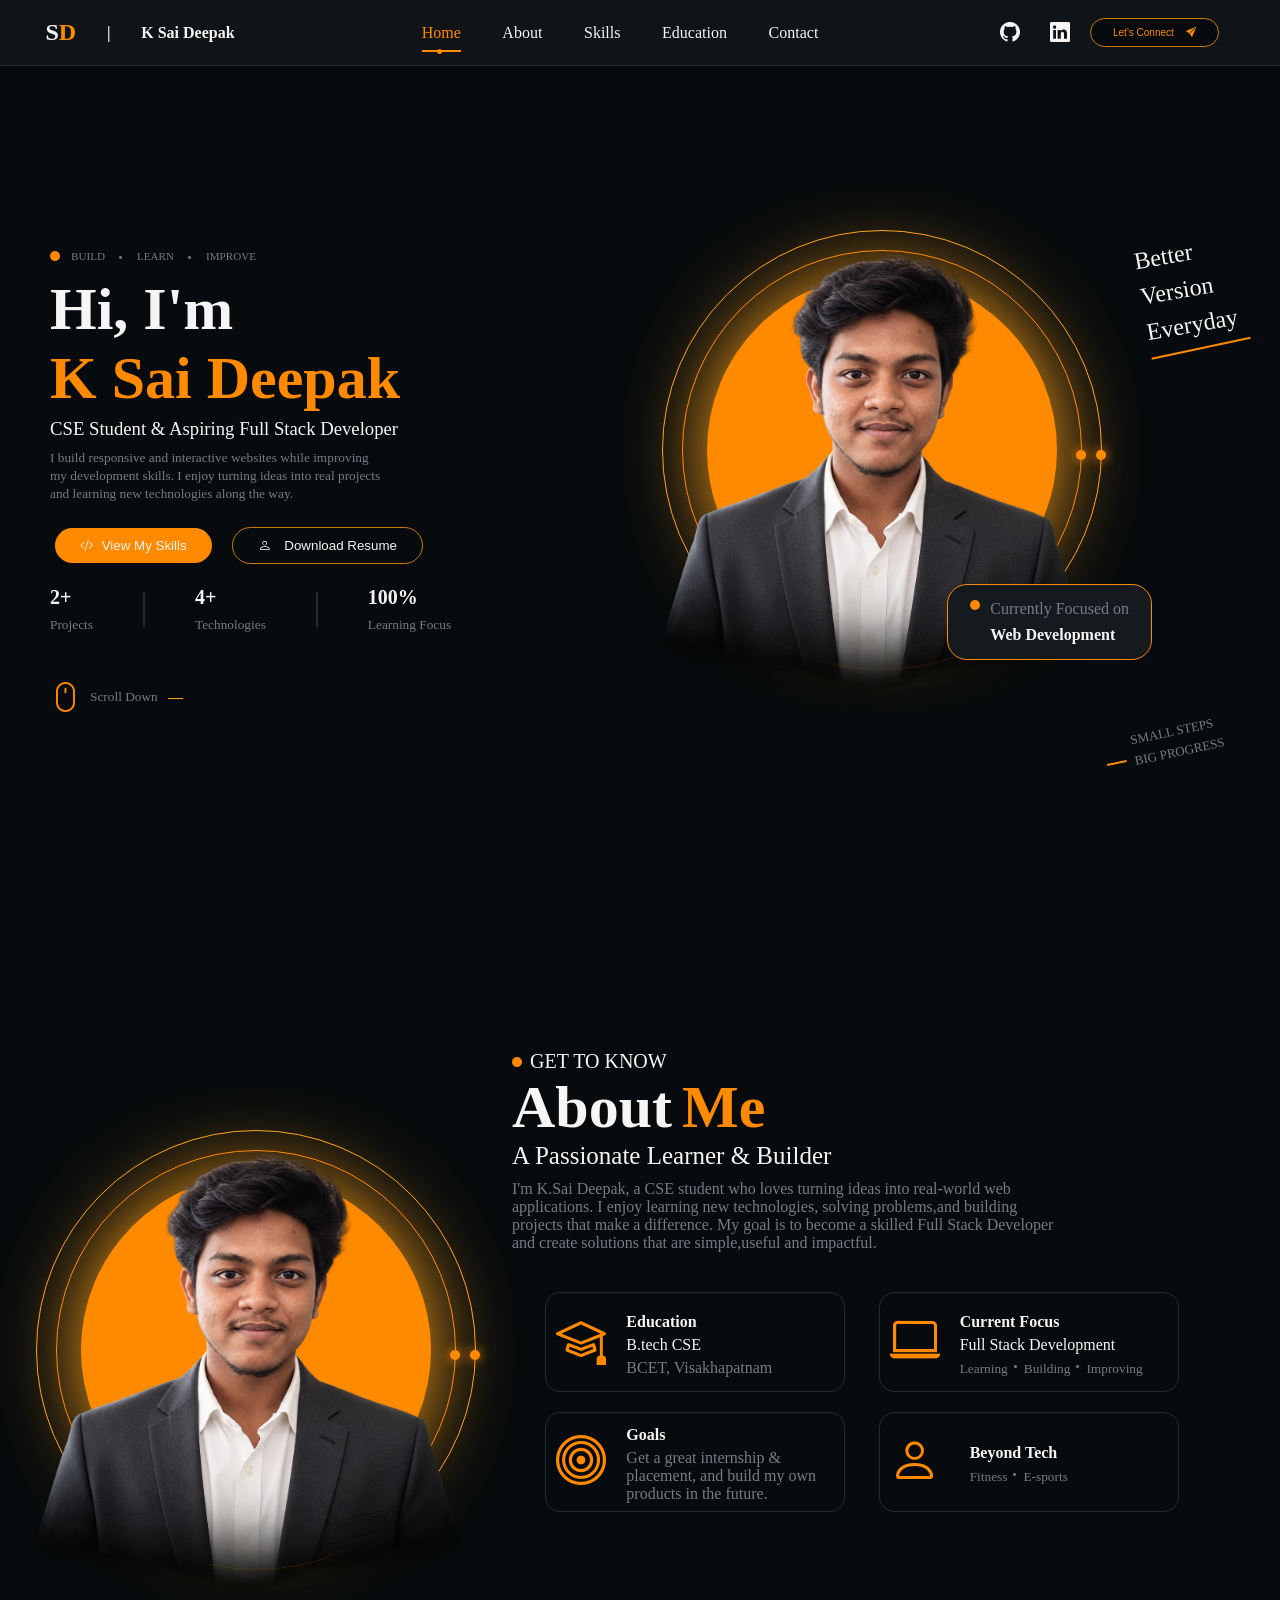
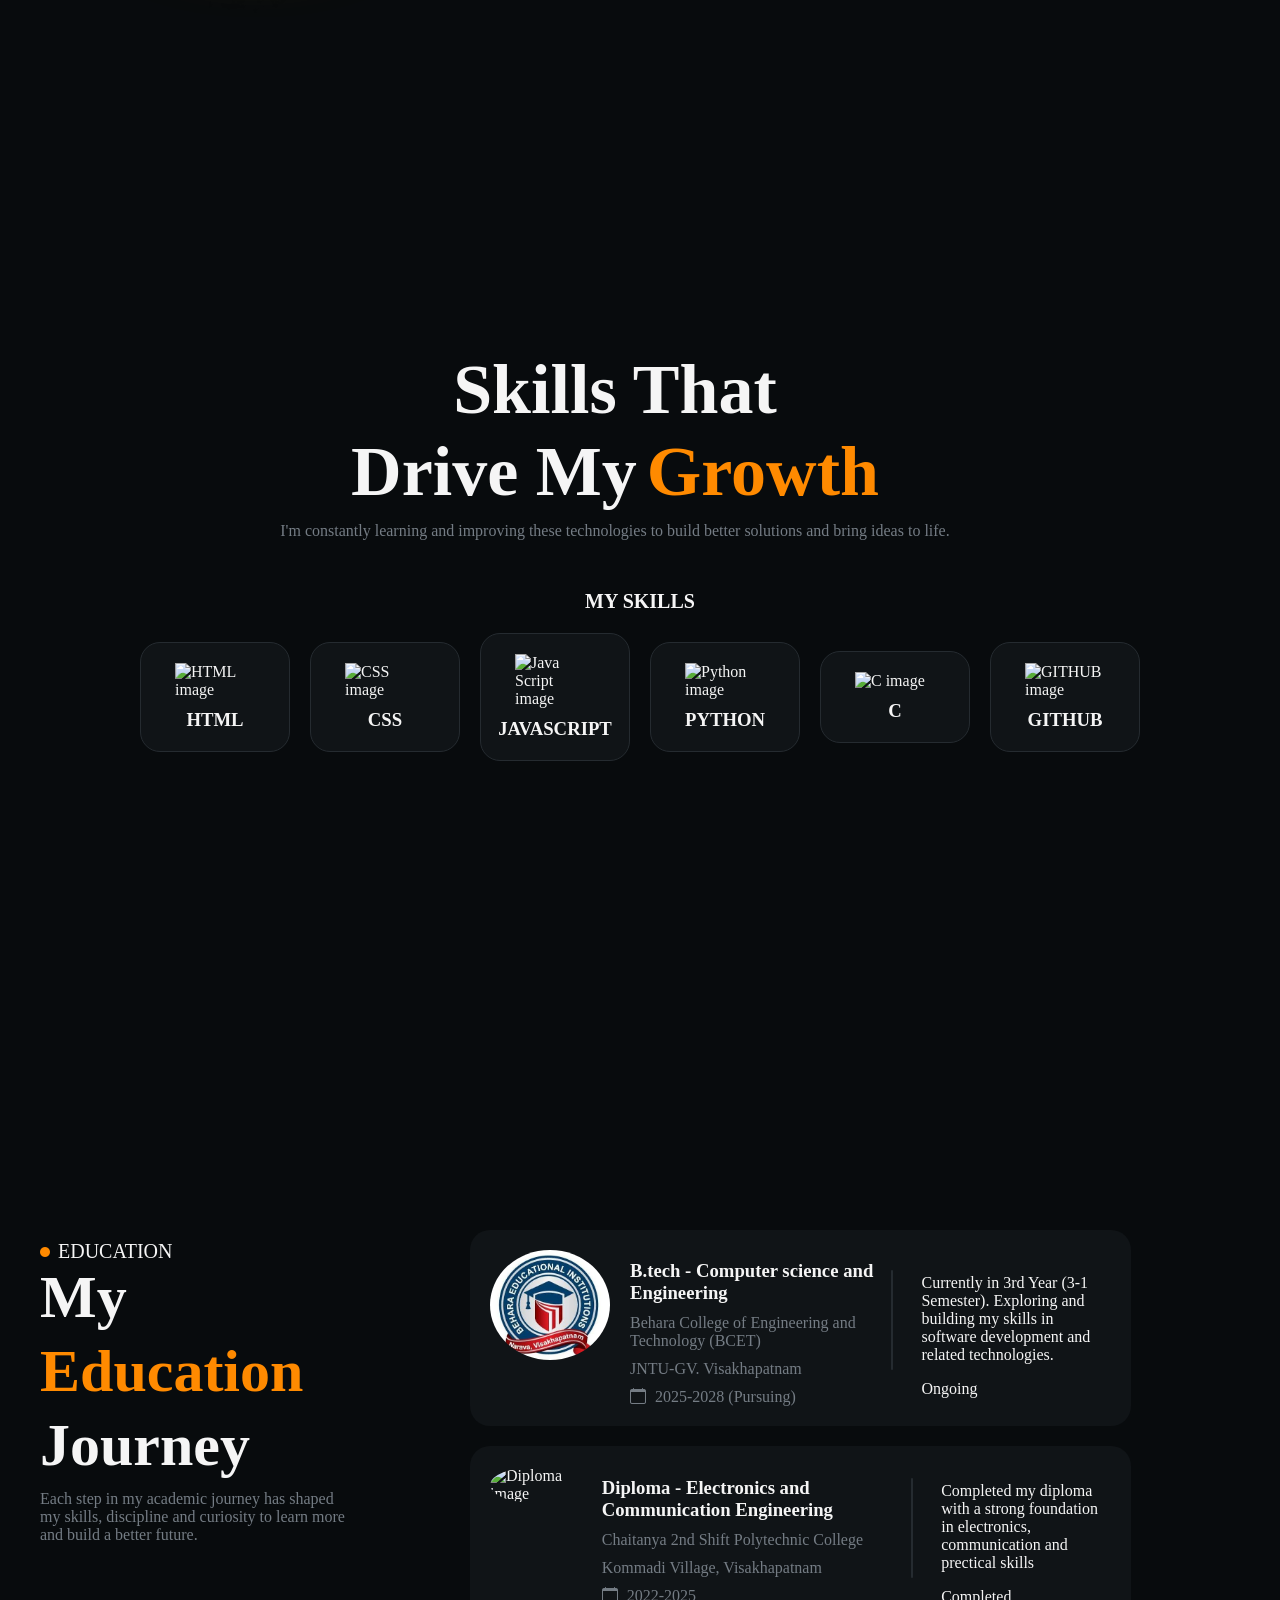
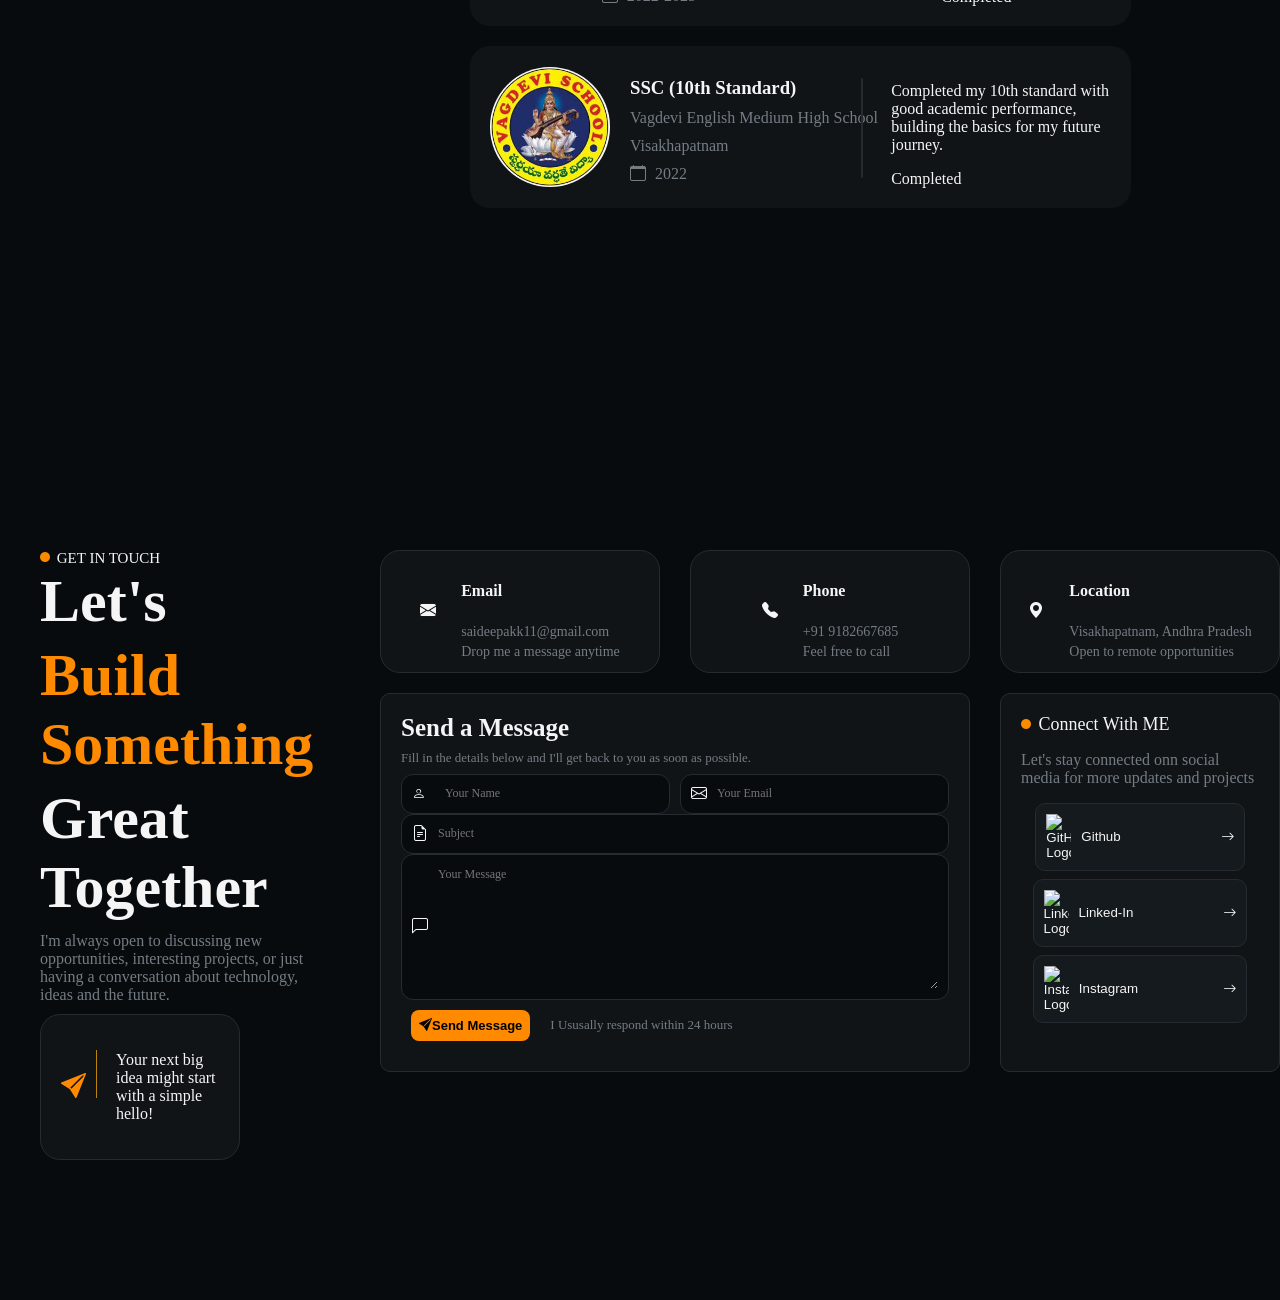
==== index.html @ df4dbc14 "Rename HTML file to index.html" ====
<!DOCTYPE html>
<html lang="en">
<head>
    <meta charset="UTF-8">
    <meta name="viewport" content="width=device-width, initial-scale=1.0">
    <link rel="stylesheet" href="https://cdn.jsdelivr.net/npm/bootstrap-icons@1.13.1/font/bootstrap-icons.min.css">
    <link rel="stylesheet" href="styles.css">
    <title>K.Sai Deepak Portfolio</title>
</head>
<body>

    <header class="navbar">
        <div class="nav-left">
            <div class="short-name">
                <h2 class="s">S</h2>
                <h2 class="d">D</h2>
            </div>
            <div class="line">
                <p><strong>|</strong></p>
            </div>
            <div class="name">
                <h4>K Sai Deepak</h4>
            </div>
        </div>

        <section class="nav-center">
            <a href="#Home" class="active nav-page">Home</a>
            <a href="#About" class="nav-page">About</a>
            <a href="#skills" class="nav-page">Skills</a>
            <a href="#education" class="nav-page">Education</a>
            <a href="#contact" class="nav-page">Contact</a>
        </section>

        <section class="nav-right">
            <a href="https://github.com/saideepakk11-coder" target="_blank" class="githubbb" rel="noopener noreferrer">
                <i class="bi bi-github github"></i>
            </a>


            <a href="https://www.linkedin.com/in/k-sai-deepak-6126a0338" target="_blank" class="linkedinnn" rel="noopener noreferrer">
              <i class="bi bi-linkedin"></i>
            </a>
            
                <a href="#contact"><button class="connect-btn">Let's Connect<i class="bi bi-send-fill send"></i> </button></a>
        </section>
    </header>

    <main>
        <!----------------------Home Page------------------------------------------------------->

        <section class="homepage" id="Home">
            <div class="left-content">
                <div class="introductions">
                    <div class="build-matter fade-in">
                        <i class="bi bi-circle-fill filled-circle "></i>
                        <p><small>BUILD</small></p>
                        <i class="bi bi-dot"></i>
                        <p><small>LEARN</small></p>
                        <i class="bi bi-dot"></i>
                        <p><small>IMPROVE</small></p>
                    </div>
                    <h1 class="name-intro reveal">Hi, I'm</h1>
                    <h1 class="my-name reveal">K Sai Deepak</h1>
                    <h3 class="my-role reveal">CSE Student & Aspiring Full Stack Developer</h3>
                    <p class="my-description reveal">
                        <small>I build responsive and interactive websites while improving
                        <br> my development skills. I enjoy turning ideas into real projects
                        <br> and learning new technologies along the way.
                    </small></p>
                </div>

                <div class="buttons reveal">
                        <a href="#skills" class=""><button class="projects-btn"><i class="bi bi-code-slash"></i> View My Skills</button></a>
                    <button class="resume-btn " id="resumeBtn"><i class="bi bi-person"></i> Download Resume</button>
                </div>

                <div class="learning-info reveal">

                    <div class="projects">
                        <h4 class="no"> 2+</h4>
                        <p class="text"><small>Projects</small></p>
                    </div>

                    <div class="seperator"></div>

                    <div class="technologies">
                        <h4 class="no">4+</h4>
                        <p class="text"><small>Technologies</small></p>
                    </div>

                    <div class="seperator"></div>

                    <div class="learning-focus">
                        <h4 class="no">100%</h4>
                        <p class="text"><small>Learning Focus</small></p>
                    </div>
                </div>

                <div class="mouse reveal">
                    <i class="bi bi-mouse"></i>
                    <p><small>Scroll Down</small></p>
                    <hr class="small-line">
                </div>
            </div>

            <div class="right-content fade-in">
                <div class="orange-circle"></div>
                <div class="outer-circle"><span class="outer-span"></span></div>

                <div class="orbit"> 
                    <span></span>
                </div>

                <img src="myPhoto.png" alt="My Photo" class="myImage">

                <div class="better-card fade-in">
                    <span>Better</span>
                    <span>Version</span>
                    <span>Everyday</span>
                </div>

                <div class="focus-card reveal">
                    <div class="focus-dot"></div>

                    <div class="focus-matter">
                        <span>Currently Focused on</span>
                        <strong>Web Development</strong>
                    </div>
                </div>

                <div class="small-steps fade-in">
                    <span>SMALL STEPS</span>
                    <span>BIG PROGRESS</span>
                </div>

            </div>
        </section>

        <!------------------------------------About Page---------------------------------->
        <section id="About" class="aboutpage">
            <div class="aboutLeft-content fade-in ">
                <div class="orange-circle2"></div>
                <div class="outer-circle2"><span class="outer-span2"></span></div>

                <div class="orbit2"> 
                    <span></span>
                </div>

                <img src="myPhoto.png" alt="My Photo" class="myImage2">
            </div>

            <div class="aboutRight-content">
                <p class="get-to-know reveal"> <i class="bi bi-circle-fill"></i> GET TO KNOW</p>
                <div class="aboutMe reveal">
                    <h1 class="">About</h1>
                    <h1 class="aboutMe-me">Me</h1>
                </div>
                
                <div class="passionate-learner reveal">
                    <h3>A Passionate Learner & Builder</h3>
                </div>

                <p class="aboutDescription reveal">
                    I'm K.Sai Deepak, a CSE student who loves turning ideas into real-world web <br>
                    applications. I enjoy learning new technologies, solving problems,and building <br>
                    projects that make a difference. My goal is to become a skilled Full Stack Developer<br>
                    and create solutions that are simple,useful and impactful.
                </p>

                <div class="about-blocks reveal">
                    <div class="education">
                        <i class="bi bi-mortarboard education-icon"></i>

                        <div class="about-education-details">
                            <h4>Education</h4>
                            <p>B.tech CSE</p>
                            <p class="about-education-bottom">BCET, Visakhapatnam</p>
                        </div>
                    </div>

                    <div class="education">
                        <i class="bi bi-laptop education-icon"></i>

                        <div class="about-education-details">
                            <h4>Current Focus</h4>
                            <p>Full Stack Development</p>
                            <div class="about-education-bottom">
                                <p><small>Learning</small></p>
                                <i class="bi bi-dot bi-dott"></i>
                                <p><small>Building</small></p>
                                <i class="bi bi-dot bi-dott"></i>
                                <p><small>Improving</small></p>
                            </div>
                        </div>
                    </div>

                    <div class="education">
                        <i class="bi bi-bullseye education-icon"></i>

                        <div class="about-education-details">
                            <h4>Goals</h4>
                            <p class="about-education-bottom">
                                Get a great internship & placement, and build my own products in the future.</p>
                        </div>
                    </div>

                    <div class="education">
                        <i class="bi bi-person education-icon"></i>

                        <div class="about-education-details">
                            <h4>Beyond Tech</h4>
                            <div class="about-education-bottom">

                                <p><small>Fitness</small></p>
                                <i class="bi bi-dot bi-dott"></i>
                                <p><small>E-sports</small></p>

                            </div>
                        </div>
                    </div>
                </div>
            </div>
        </section>
        <!---------------------------------Skills page--------------------------------------------------->
        <section class="skills" id="skills">

            <div class="skillsRight-content ">
                    <div class="skillsMe reveal">
                        <h1>Skills That</h1>
                        <div class="skillsMeee">
                            <h1>Drive My</h1>
                            <h1 class="skillsMe-me">Growth</h1>
                        </div>
                 </div>

                <p class="skillsDescription reveal">
                   I'm constantly learning and improving these technologies to
                    build better solutions and bring ideas to life.
                </p>
            </div>

            <div class="my-technologies ">
                 <h2 class="get-to-know">MY SKILLS</h2>
                    <div class="technology-blocks">
                        <div class="each-technology reveal">
                            <img src="https://cdn-icons-png.flaticon.com/128/16020/16020759.png" alt="HTML image">
                            <h3>HTML</h3>
                        </div>
                        <div class="each-technology reveal">
                            <img src="https://cdn-icons-png.flaticon.com/128/732/732190.png" alt="CSS image">
                            <h3>CSS</h3>
                        </div>
                        <div class="each-technology reveal">
                            <img src="https://cdn-icons-png.flaticon.com/128/5968/5968292.png" alt="Java Script image">
                            <h3>JAVASCRIPT</h3>
                        </div>
                        <div class="each-technology reveal">
                            <img src="https://cdn-icons-png.flaticon.com/128/3098/3098090.png" alt="Python image">
                            <h3>PYTHON</h3>
                        </div>
                        <div class="each-technology reveal">
                            <img src="https://cdn-icons-png.flaticon.com/128/9969/9969697.png" alt="C image">
                            <h3>C</h3>
                        </div>
                        <div class="each-technology reveal">
                            <img src="https://cdn-icons-png.flaticon.com/128/733/733609.png" alt="GITHUB image">
                            <h3>GITHUB</h3>
                        </div>
                    </div>
                </div>
            </section>

            <!---------------------------------------Education Page------------------------->
            <section class="education-page" id="education">
                <div class="education-left ">
                    <p class="get-to-know reveal"> <i class="bi bi-circle-fill"></i> EDUCATION</p>
                    
                    <div class="aboutMe-edu reveal">
                        <h1>My</h1>
                        <h1 class="aboutMe-me-edu">Education</h1>
                        <h1>Journey</h1>
                    </div>

                    <p class="skillsDescription reveal">
                        Each step in my academic journey has shaped my skills, discipline and curiosity 
                        to learn more and build a better future.
                    </p>
                </div>
                

                <div class="education-right">
                    <div class="timeline fade-in"> 
                    <span></span>
                    <span></span>
                    <span></span>
                </div>
                    <div class="each-degree reveal-right">
                        <div class="degree-left">
                            <img src="behara.jpeg" alt="Degree image">
                            <div class="degree-details">
                                <h3>B.tech - Computer science and Engineering</h3>
                                <p>Behara College of Engineering and Technology (BCET)</p>
                                <p>JNTU-GV. Visakhapatnam</p>

                                <p><i class="bi bi-calendar"></i> 2025-2028 (Pursuing)</p>
                            </div>
                        </div>

                        <div class="degree-right">
                          <p>Currently in 3rd Year (3-1 Semester).
                            Exploring and building my skills in software
                            development and related technologies.
                          </p>  
                          <span>Ongoing</span>
                        </div>
                    </div>
                    <div class="each-degree reveal-right">
                        <div class="degree-left">
                            <img src="https://encrypted-tbn0.gstatic.com/images?q=tbn:ANd9GcSkQHT05vi_BA9STTMh7iPmbEIcpRGgb9ATyURZTuVT2w&s=10" alt="Diploma image">
                            <div class="degree-details">
                                <h3>Diploma - Electronics and Communication Engineering</h3>
                                <p>Chaitanya 2nd Shift Polytechnic College</p>
                                <p>Kommadi Village, Visakhapatnam</p>

                                <p><i class="bi bi-calendar"></i> 2022-2025</p>
                            </div>
                        </div>

                        <div class="degree-right">
                          <p>Completed my diploma with a strong foundation in electronics,
                            communication and prectical skills
                          </p>  
                          <span>Completed</span>
                        </div>
                    </div>
                    <div class="each-degree reveal-right">
                        <div class="degree-left">
                            <img src="[data-uri]" alt="School image">
                            <div class="degree-details">
                                <h3>SSC (10th Standard)</h3>
                                <p>Vagdevi English Medium High School</p>
                                <p>Visakhapatnam</p>

                                <p><i class="bi bi-calendar"></i> 2022</p>
                            </div>
                        </div>

                        <div class="degree-right">
                          <p>Completed my 10th standard with good academic performance,
                            building the basics for my future journey.
                          </p>  
                          <span>Completed</span>
                        </div>
                    </div>
                </div>
            </section>
            <!-----------------------------------------------------------------Contact Page-------------------------------------->
            <section class="contact-page" id="contact">
                <div class="contact-left">
                    <p class="get-to-know-con revea"> <i class="bi bi-circle-fill"></i> GET IN TOUCH</p>
                    <div class="aboutMe-edu reveal">
                        <h1>Let's</h1>
                        <h1 class="aboutMe-me-edu">Build Something</h1>
                        <h1>Great Together</h1>
                    </div>
                    <p class="contactDescription reveal">
                        I'm always open to discussing new opportunities,
                        interesting projects, or just having a conversation
                        about technology, ideas and the future.
                    </p>
                    <div class="left-hello reveal">
                        <i class="bi bi-send-fill bi-send-filll"></i>
                        <p>Your next big idea might start with a simple hello!</p>
                    </div>
                </div>

                <div class="contact-right">
                    <div class="contact-top">
                        <div class="right-block reveal">
                            <div class="block-left">
                            <i class="bi bi-envelope-fill"></i>
                            </div>
                            <div class="block-right">
                                <h4>Email</h4>
                                <p>saideepakk11@gmail.com</p>
                                <p>Drop me a message anytime</p>
                            </div>
                        </div>
                        <div class="right-block reveal">
                            <div class="block-left">
                            <i class="bi bi-telephone-fill"></i>
                            </div>
                            <div class="block-right">
                                <h4>Phone</h4>
                                <p>+91 9182667685</p>
                                <p>Feel free to call</p>
                            </div>
                        </div>
                        <div class="right-block reveal">
                            <div class="block-left">
                            <i class="bi bi-geo-alt-fill"></i>
                            </div>
                            <div class="block-right">
                                <h4>Location</h4>
                                <p>Visakhapatnam, Andhra Pradesh</p>
                                <p>Open to remote opportunities</p>
                            </div>
                        </div>
                    </div>

                    <div class="contact-bottom">
                        <div class="message-me reveal">
                            <h3>Send a Message</h3>
                            <p>Fill in the details below and I'll get back to you as soon as possible.</p>
                               <form id="contactForm"> 
                                <div class="name-email">
                                    <div class="inputs">
                                    <label for="name"><i class="bi bi-person"></i></label>
                                    <input type="text" name="name" id="name" placeholder="Your Name" class="msg-input" minlength="3" maxlength="20" required>
                                    </div>

                                    <div class="inputs">
                                    <label for="email"><i class="bi bi-envelope"></i></label>
                                    <input type="email" name="email" id="email" placeholder="Your Email" class="msg-input"  required>
                                    </div>
                                </div>
                                    
                                    
                                    <div class="inputs">
                                    <label for="subject"><i class="bi bi-file-earmark-text"></i></label>
                                    <input type="text" name="subject" id="subject"placeholder="Subject" class="msg-input" minlength="5" required>
                                    </div>
                                    
                                    <div class="inputs">
                                    <label for="message"><i class="bi bi-chat-left"></i></label>
                                    <textarea name="message" id="message" placeholder="Your Message" cols="30" rows="8" class="msg-input" required></textarea>
                                    </div>
                                
                                <div class="contact-btns">
                                    <button class="send-message" type="submit"><i class="bi bi-send-fill"></i>Send Message</button>
                                    <p>I Ususally respond within 24 hours</p>
                                </div>
                            </form>
                        </div>

                        <div class="connect-with-me reveal">
                            <p class="get-to-know-connect"> <i class="bi bi-circle-fill"></i> Connect With ME</p>
                            <p class="connect-matter">Let's stay connected onn social media for more updates and projects</p>

                            <div class="social-links">
                                <a href="https://github.com/saideepakk11-coder" target="_blank" class="github-bottom" rel="noopener noreferrer"><button class="social-buttons githubb" ><img src="https://cdn-icons-png.flaticon.com/128/733/733609.png" alt="GitHub Logo" class="social-img"> <p class="last-page-images">Github</p><i class="bi bi-arrow-right"></i></button></a>
                                <a href="https://www.linkedin.com/in/k-sai-deepak-6126a0338" target="_blank" rel="noopener noreferrer" class="linkedin-bottom"><button class="social-buttons linkedinn"><img src="https://cdn-icons-png.flaticon.com/128/3536/3536505.png" alt="LinkedIn Logo" class="social-img"><p class="last-page-images">Linked-In </p><i class="bi bi-arrow-right"></i></button></a>
                                <a href="http://instagram.com/sai_deepak_119/" target="_blink" class="instagram-bottom" rel="noopener noreferrer"><button class="social-buttons instagram"><img src="https://cdn-icons-png.flaticon.com/128/15713/15713420.png" alt="Instagram Logo" class="social-img"> <p class="last-page-images">Instagram</p> <i class="bi bi-arrow-right"></i></button></a>
                            </div>
                        </div>
                    </div>
                </div>
            </section>
    </main>

    <footer>
    </footer>
    <script src="script.js"></script>
</body>
</html>
---- styles.css ----
:root{
    --bg-primary: #080B0D;
    --bg-secondary: #101417;
    --bg-card: #151A1E;

    --orange: #FF8A00;
    --orange-hover: #FFA31A;

    --text-primary: #F5F5F5;
    --text-secondary: #B8BEC4;
    --text-muted: #747C84;

    --border: #252B30;
}
input:-webkit-autofill,
input:-webkit-autofill:hover,
input:-webkit-autofill:focus,
textarea:-webkit-autofill,
textarea:-webkit-autofill:hover,
textarea:-webkit-autofill:focus{
    -webkit-text-fill-color: var(--text-primary);
    -webkit-box-shadow: 0 0 0px 1000px var(--bg-primary) inset;
    transition: background-color 5000s ease-in-out 0s;
}
*{
    box-sizing: border-box;
}
html{
     scroll-behavior: smooth;
}
body{
    margin: 0;
    overflow-x: hidden;
    background-color: var(--bg-primary);
    color: var(--text-primary);
}
.homepage{
    height: 100vh;
}
.navbar{ 
    padding: 18px 40px ;
    display: flex;
    align-items: center;
    justify-content: space-between;
    border-bottom: 0.5px solid var(--border);
    background-color: var(--bg-secondary);
    position: fixed;
    width: 100%;
    z-index: 1000;
}
.linkedinnn{
    color: inherit;
    font-size: 20px;
    cursor: pointer;
}
.githubbb{
    color: inherit;
    font-size: 20px;
    cursor: pointer;
}
.nav-left{
    width: 200px;
    display: flex;
    align-items: center;
    justify-content: space-around;
    gap: 20px;
}
.short-name{
    display: flex;
    align-items: center;
    justify-content: space-around;
}
.short-name h2{
    margin: 0px;
}
.line p{
    margin: 0;
}
.name h4{
    margin: 0;
}
.d{
    color: var(--orange);
}
.nav-center{
    width: 40%;
    display: flex;
    align-items: center;
    justify-content: space-evenly;
}
.nav-page{
    text-decoration: none;
    position: relative;
    color: var(--text-primary);

    transition: color 0.3s ease;
}
.nav-page.active{
    color: var(--orange);
    text-shadow: 0px 0px 50px 5px orange;
}
.nav-page:hover{
    text-decoration: none;
    position: relative;
    color: var(--orange-hover);
}
.active{
    color: var(--orange);
}

.nav-page.active::before{
    content: "";
    position: absolute;

    left: 0;
    bottom: -10px;

    width: 100%;
    height: 2px;

    background-color: var(--orange);
}
.nav-page.active::after{
    content: "";
    position: absolute;

    left: 40%;
    bottom: -12px;

    width: 5px;
    height: 5px;

    background-color: var(--orange);

    border-radius: 50%;
}
.nav-right{
    width: 20%;
    display: flex;
    align-items: center;
    gap: 20px;
}
.github,.linkedin{
    font-size: 20px;
    margin-right: 10px;
    cursor: pointer;
}
.connect-btn{
    padding:8px 22px;
    font-size: 10px;
    color: var(--orange);
    border: 0.5px solid rgb(203, 121, 14);
    border-radius:30px;
    background-color: var(--bg-primary);
}
.connect-btn:hover{
    padding:8px 22px;
    font-size: 10px;
    color: var(--text-primary);
    border: 0.5px solid rgb(203, 121, 14);
    border-radius:30px;
    background-color: var(--border);
}

.send{
    margin-left: 12px;
}
/*---------------------------------------------Home Page----------------------------------------*/
.left-content{
    width: 40%;
    margin-top: 70px;
    margin-left: 50px;
    display: flex;
    flex-direction: column;
}
.filled-circle{
    color: var(--orange);
    font-size: 8px;
    position: relative;
    top: 0.5px;
}
.build-matter{
    display: flex;
    align-items: center;
    gap: 8px;
}
.build-matter p{
    margin: 0;
    font-size: smaller;
    color: var(--text-muted);
}
.bi-dot{
    position: relative;
    top: 1.5px;
    color: var(--text-muted);
}
.name-intro{
    margin: 0;
    margin-top: 10px;
    font-size: 60px;
}
.my-name{
    margin: 0;
    font-size: 60px;
    color: var(--orange);
}
.my-role{
    margin: 0;
    margin-top: 5px;
    font-weight: 300;
}
.my-description{
    margin: 0;
    margin-top: 8px;
    color: var(--text-muted);
    margin-bottom: 25px;
}
.buttons{
    margin-left: 5px;
    display: flex;
    align-items: center;
    gap: 20px;
}
.projects-btn{
    padding: 10px 25px 10px 25px;
    color: var(--text-primary);
    font-weight: 500;
    border: 0;
    border-radius: 30px;
    background-color: var(--orange);
}
.projects-btn:hover{
    padding: 10px 25px 10px 25px;
    color: var(--text-primary);
    font-weight: 500;
    border: 0;
    border-radius: 30px;
    background-color: var(--orange-hover);
}
.bi-code-slash{
    margin-right: 5px;
    font-weight: 500;
}
.bi-person{
    margin-right: 10px;
    font-size: 13px;
}
.resume-btn{
    padding: 10px 25px 10px 25px;
    color: var(--text-primary);
    font-weight: 500;
    border: 1px solid rgb(203, 121, 14);
    border-radius: 30px;
    background-color: var(--bg-primary);
}
.resume-btn:hover{
    padding: 10px 25px 10px 25px;
    color: var(--text-primary);
    font-weight: 500;
    border: 1px solid rgb(203, 121, 14);
    border-radius: 30px;
    background-color: var(--border);
}
.learning-info{
    margin-top: 22px;
    display: flex;
    align-items: center;
    gap: 50px;
    margin-bottom: 30px;
}
.projects,.technologies,.learning-focus{
    display: flex;
    flex-direction: column;
    align-items: baseline;
    gap: 6px;
}
.no{
    margin: 0;
    font-size: 20px;
}
.text{
    margin: 0;
    color: var(--text-muted);
}
.seperator{
    height: 35px;
    border-right:2px solid var(--border);
}
.mouse{
    margin-top: 10px;
    display: flex;
    align-items: center;
    gap: 10px;
}
.bi-mouse{
    font-weight:200;
    font-size: 30px;
    color: var(--orange);
}
.mouse p{
    font-weight: 100;
    color: var(--text-muted);
    position: relative;
    bottom: 2px;
}
.small-line{
    margin: 0;
    border: 0;
    width: 15px;
    height: 1px;
    background-color: orange;
}
/*---------------Home Page Right Content-----------------*/
.homepage{
    display: flex;
    align-items: center;
}

.right-content{
    width: 50%;
    height: 600px;

    display: flex;
    align-items: center;
    justify-content: center;
    position: relative;
}
.myImage{
    width: 500px;
    position: relative;
    top: 20px;
    z-index: 2;
}
.orange-circle{
    position: absolute;
    width: 350px;
    height: 350px;
    box-shadow: 0px 0px 80px var(--orange-hover);
    background-color: var(--orange);
    border-radius: 50%;
}

.outer-circle{
    position: absolute;

    width: 400px;
    height: 400px;

    border: 1px solid var(--orange);
    border-radius: 50%;
    z-index: 1;
}
.orbit{
    position: absolute;
    width: 440px;
    height: 440px;

    border: 1px solid var(--orange-hover);
    border-radius: 50%;
    z-index: 1;
}
.orbit span{
    position: absolute;

    width: 10px;
    height: 10px;
    background-color: var(--orange);
    border-radius: 50%;

    top: 50%;
    right: -5px;
    

    box-shadow: 0 0 12px var(--orange);
}
.orbit{
    animation: orbitRotate 8s linear infinite;
}

@keyframes orbitRotate{
    from{
        transform: rotate(0deg);
    }
    to {
        transform: rotate(360deg);
    }
}
.outer-span{
    position: absolute;

    width: 10px;
    height: 10px;
    background-color: var(--orange);
    border-radius: 50%;

    top: 50%;
    right: -5px;

    box-shadow: 0 0 12px var(--orange);
}
.outer-circle{
    animation: circleRotate 6s linear infinite;
}
@keyframes circleRotate{
    from{
        transform: rotate(360deg);
    }
    to{
        transform: rotate(0deg);
    }
}
.focus-card{
     z-index: 4;
    position: absolute;
    right: 50px;
    bottom: 90px;
    padding: 15px 22px;
    display: flex;
    gap: 10px;
    border: 1px solid var(--orange);
    border-radius: 20px;
    background-color: var(--bg-card);
}
.focus-dot{
    content: "";
    width: 10px;
    height: 10px;

    border-radius: 50%;

    background-color: var(--orange);
}
.focus-matter{
    display: flex;
    flex-direction: column;
    align-items: baseline;
    gap: 8px;
}
.focus-matter span{
    color: var(--text-muted);
}
.better-card{
    font-family: cursive;
    font-size: 24px;
    color: var(--text-primary);
    position: absolute;
    z-index: 5;
    top: 85px;
    right: -30px;
    display: flex;
    flex-direction: column;
    line-height: 1.5;
    transform: rotate(-10deg);
}
.better-card::after{
    content: "";

    width: 110%;
    height: 2px;

    position: absolute;
    bottom: -8px;

    font-family: cursive;

    transform: rotate(-2deg);
    background-color: var(--orange);
}
.better-card{
    animation: betterVersionIn 1s ease-out;
}
@keyframes betterVersionIn {
    from{
        opacity: 0;
        transform: translateY(-15px) rotate(-10deg);
    }
    to{
        opacity: 1;
        transform: translateY(0) rotate(-10deg);
    }
}
.small-steps{
    z-index: 6;
    font-size: small;
    color: var(--text-muted);
    position: absolute;
    bottom: -10px;
    right: -20px;
    display: flex;
    flex-direction: column;
    gap: 5px;
    transform: rotate(-12deg);
}
.small-steps::before{
    content: "";
    width: 20px;
    height: 2px;
    position: relative;
    right: 28px;
    top: 33px;


    background-color: #FF8A00;
}
.myImage{
    animation: profileFloat 4s ease-in-out infinite;
}
@keyframes profileFloat{
    0%,100%{
        transform: translateY(0);
    }
    50%{
        transform: translateY(-6px);
    }
}
.small-steps{
    animation: smallSteps 5s ease-out;
}
@keyframes smallSteps{
    from{
        opacity: 0;
        transform: translateX(12px) rotate(-12deg);
    }
    to{
        opacity: 1;
        transform: translateX(-0px) rotate(-12deg);
    }
}
.focus-card{
    animation: focusCard 1s ease-out;
}
@keyframes focusCard{
    from{
        opacity: 0;
        transform: translateY(12px);
    }
    to{
        opacity: 1;
        transform: translateY(0px);
    }
}
/*------------------------------------------About Page-------------------------*/
.aboutpage{
    height: 100vh;
    display: flex;
    align-items: center;
}
.aboutLeft-content{
    width: 40%;
    height: 100vh;

    display: flex;
    align-items: center;
    justify-content: center;
    position: relative;
}
.myImage2{
    width: 500px;
    position: relative;
    top: 20px;
    z-index: 2;
}
.orange-circle2{
    position: absolute;
    width: 350px;
    height: 350px;
    box-shadow: 0px 0px 80px var(--orange-hover);
    background-color: var(--orange);
    border-radius: 50%;
}

.outer-circle2{
    position: absolute;

    width: 400px;
    height: 400px;

    border: 1px solid var(--orange);
    border-radius: 50%;
    z-index: 1;
}
.orbit2{
    position: absolute;
    width: 440px;
    height: 440px;

    border: 1px solid var(--orange-hover);
    border-radius: 50%;
    z-index: 1;
}
.orbit2 span{
    position: absolute;

    width: 10px;
    height: 10px;
    background-color: var(--orange);
    border-radius: 50%;

    top: 50%;
    right: -5px;
    

    box-shadow: 0 0 12px var(--orange);
}
.orbit2{
    animation: orbitRotate 8s linear infinite;
}

@keyframes orbitRotate{
    from{
        transform: rotate(0deg);
    }
    to {
        transform: rotate(360deg);
    }
}
.outer-span2{
    position: absolute;

    width: 10px;
    height: 10px;
    background-color: var(--orange);
    border-radius: 50%;

    top: 50%;
    right: -5px;

    box-shadow: 0 0 12px var(--orange);
}
.outer-circle2{
    animation: circleRotate 6s linear infinite;
}
@keyframes circleRotate{
    from{
        transform: rotate(360deg);
    }
    to{
        transform: rotate(0deg);
    }
}
.myImage2{
    animation: profileFloat 4s ease-in-out infinite;
}
@keyframes profileFloat{
    0%,100%{
        transform: translateY(0);
    }
    50%{
        transform: translateY(-6px);
    }
}
.aboutRight-content{
    padding-top: 150px;
    height: 100vh;
    box-sizing: border-box;
    display: flex;
    flex-direction: column;
    align-items: baseline;
}
.get-to-know{
    margin: 0;
    color: var(--text-muted);
    font-size: 12px;
}
.bi-circle-fill{
    margin-right: 3px;
    color: var(--orange);
    font-size: 8px;
    position: relative;
    bottom: 1px;
}
.bi-circle-fill{
    animation: circle-fill 1s ease-out;
}
@keyframes circle-fill{
    from{
        opacity: 0;
        transform: translateX(-12px);
    }
    to{
        opacity: 1;
        transform: translateX(0px);
    }
}

.aboutMe h1{
    margin: 0;
    font-size: 60px;
}
.aboutMe{
    display: flex;
    align-items: center;
    gap: 10px;
}

.aboutMe-me{
    color: var(--orange);
}
.passionate-learner h3{
    margin: 0;
    font-size: 25px;
    font-weight: 300;
}
.aboutDescription{
    margin: 0;
    margin-top: 10px;
    color: var(--text-muted);
}

.about-blocks{
    margin-top: 20px;
    width: 700px;
    display: flex;
    flex-wrap: wrap;
    align-items: center;
    justify-content: space-evenly;
}
.education{
    padding: 10px;
    margin-top: 20px;
    width: 300px;
    height: 100px;
    display: flex;
    align-items: center;
    gap: 20px;
    border: 1px solid var(--border);
    border-radius: 15px;
}
.education{
    animation: educationn 1s ease-in-out;
}
@keyframes educationn{
    from{
        opacity: 0;
        transform: translateY(12px);
    }
    to{
        opacity: 1;
        transform: translateY(0px);
    }
}
.education-icon{
    color: var(--orange);
    font-size: 50px;
}
.about-education-bottom{
    color: var(--text-muted);
    display: flex;
    align-items: center;
}
.about-education-details h4,.about-education-details p{
    margin: 0;
    margin-top: 5px;
}
/*----------------------------------Skills & Projects-----------------------------*/
.skills{
    box-sizing: border-box;
    padding: 150px;
    height: 100vh;
    display: flex;
    align-items: center;
    flex-direction: column;
    gap: 40px;
}
.skillsRight-content{
    padding: 0px 50px 0px 0px;
    display: flex;
    flex-direction: column;
    align-items: center;
}
.get-to-know{
    margin: 0;
    margin-bottom: 30px;
    color: var(--text-primary);
    font-size: 20px;
}
.bi-circle-fill{
    margin-right: 3px;
    color: var(--orange);
    font-size: 10px;
    position: relative;
    bottom: 2px;
}
.bi-circle-fill{
    animation: circle-fill 1s ease-out;
}
@keyframes circle-fill{
    from{
        opacity: 0;
        transform: translateX(-12px);
    }
    to{
        opacity: 1;
        transform: translateX(0px);
    }
}

.skillsMe h1{
    margin: 0;
    font-size: 70px;
}
.skillsMe{
    display: flex;
    flex-direction: column;
    align-items: center;
    gap: 2px;
}
.skills-head{
    display: flex;
}
.skillsMeee{
    display: flex;
    gap: 10px;
}
.skillsMe-me{
    font-size: 70px;
    color: var(--orange);
}
.passionate-learner-skills h3{
    margin: 0;
    font-size: 25px;
    font-weight: 300;
}
.skillsDescription{
    margin: 0;
    margin-top: 10px;
    color: var(--text-muted);
}
.technology-blocks{
    margin-top: 20px;
    width: max-content;
    display: flex;
    align-items: center;
    justify-content: space-evenly;
    gap: 20px;
}
.each-technology img{
    width: 80px;
}
.my-technologies{
    display: flex;
    align-items: center;
    flex-direction: column;
}
.each-technology{
    padding: 20px;
    width: 150px;
    height: max-content;
    display: flex;
    flex-direction: column;
    align-items: center;
    background-color: var(--bg-secondary);
    border: 1px solid var(--border);
    border-radius: 20px;
}
.each-technology h3{
    margin: 0;
    margin-top: 10px;
}
/*-----------------------------------------------Education Page------------------------*/
.education-page{
    padding-top: 100px;
    padding-left: 40px;
    height: 100vh;
    box-sizing: border-box;
    display: flex;
}
.education-left{
    padding-top: 40px;
    width: 25%;
    position: relative;
}
.aboutMe-edu h1{
    margin: 0;
    font-size: 60px;
}
.aboutMe-edu{
    display: flex;
    flex-direction: column;
    align-items: baseline;
    gap: 5px;
}

.aboutMe-me-edu{
    color: var(--orange);
}
.get-to-know{
    margin: 0;
    color: var(--text-primary);
    font-size: 20px;
}
.skillsDescription{
    margin: 0;
    margin-top: 10px;
    margin-bottom: 10px;
    color: var(--text-muted);
}
/*---------------education right----------------*/
.education-right{
    padding-left:120px;
    padding-top: 30px;
    width:63%;
    display: flex;
    flex-direction: column;
    flex-wrap: wrap;
    gap: 20px;
    position: relative;
}
.timeline{
    position: absolute;
    left: 80px;
    top: 36px;

    height: 510px;
    display: flex;
    flex-direction: column;
    justify-content: space-between;
    border-radius: 20px;
    align-items: center;
}
.timeline::before{
    content: "";
    position: absolute;

    width: 3px;
    height: calc(100% - 12px);
    
    border-radius: 20px;

    background-color: var(--orange);
    

    z-index: 0;
}
.timeline span{
    width: 12px;
    height: 12px;

    border-radius: 50%;
    background-color: var(--orange);
    box-shadow: 0px 0px 12px 5px var(--orange);

    z-index:1;
}

.each-degree{
    padding: 20px;
    display: flex;
    align-items: center;
    justify-content: space-between;
    background-color: var(--bg-secondary);
    border-radius: 20px;
}
.degree-left{
    display: flex;
}
.degree-left img{
    width: 120px;
    margin-right: 20px;
    height: fit-content;

    border-radius: 50%;
}
.degree-details h3,
.degree-details h4,
.degree-details p{
    margin: 0;
    margin-top: 10px;
}
.degree-right{
    width: 220px;
    position: relative;
}
.degree-right::before{
    content: "";
    position: absolute;

    width: 2px;
    height: 100px;

    left: -30px;
    top: 12px;

    border-radius: 2px;

    background-color: var(--border);
}
.degree-details p{
    color: var(--text-muted);
}
.bi-calendar{
    margin-right: 5px;
}
/*----------------------------Contact page----------------------------*/
.contact-page{
    padding-left:20px ;
    padding-top: 150px;
    min-height: 100vh;
    box-sizing: border-box;
    display: flex;
}
.contact-left{
    padding-left:20px;
    width: 35%;
}
.get-to-know-con{
    margin: 0;
    color: var(--text-primary);
    font-size: 15px;
}
.left-hello{
    padding: 20px;
    width: 200px;
    display: flex;
    align-items: center;
    justify-content: space-between;
    gap: 20px;
    border: 1px solid var(--border);
    border-radius: 20px;
    background-color: var(--bg-secondary);
    position: relative;
}
.left-hello::before{
    content: "";

    position: absolute;

    height: 48px;
    width: 1px;

    top:35px;
    left:55px;

    background-color:darkgoldenrod;
}
.bi-send-filll{
    margin-right: 10px;
    font-size: 25px;
    color: var(--orange);
}
.contactDescription{
    width: 80%;
    margin: 0;
    margin-top: 10px;
    margin-bottom: 10px;
    color: var(--text-muted);
}
/*-----------------contact Right------------------------------*/
.contact-right{
    width:80%;
    display: flex;
    flex-direction: column;
    align-items: baseline;
    flex-wrap: wrap;
}
.contact-top{
    display: flex;
    align-items: center;
    justify-content: space-evenly;
    gap: 30px;
}
.right-block{
    padding: 10px;
    width: 280px;
    display: flex;
    align-items: center;
    justify-content: center;
    gap: 25px;
    background-color: var(--bg-secondary);
    border: 1px solid var(--border);border-radius: 20px;
}
.block-right p{ 
    font-size: 14px;
    line-height:20px;
    color: var(--text-muted);
    margin: 0px;
}
.contact-bottom{
    display: flex;
    gap: 30px;
    width: 100%;
    box-sizing: border-box;
}
.message-me{
    padding:20px;
    margin-top:20px ;
    width: 590px;
    
    display: flex;
    flex-direction: column;
    align-items: stretch;
    justify-content: baseline;
    gap: 8px;
    border: 1px solid var(--border);
    border-radius: 10px;
    background-color: var(--bg-secondary);
}
.message-me h3{
    margin: 0;
    font-size: 25px;
}
.message-me p{
    margin: 0;
    font-weight: 200;
    font-size: 13px;
    color: var(--text-muted);
}
.name-email{
    width: 100%;
    display: flex;
    gap: 10px;
}
.name-email .inputs{
    flex:1;
}
.inputs{
    padding: 10px;
    border: 1px solid var(--border);
    border-radius: 12px;
    background-color: var(--bg-primary);

    display: flex;
    align-items: center;
    gap: 8px;
}
.inputs:focus-within{
    border-color: var(--orange);
}
.msg-input{
    font-size: 12px;
    font-family: inherit;
    width: 100%;
    box-sizing: border-box;
    color: white;
    

    background-color:transparent;
    border: none;
    outline: none;
}
#email::before{
    content: " bi bi-envelope-fill";
    content: counter(bi bi-envelope);
}

.contact-btns{
    padding: 10px;
    display: flex;
    align-items: center;
    gap: 20px;
}
.send-message{
    padding: 8px;
    color: black;
    font-size: 13px;
    font-weight: 600;
    border-radius: 8px;
    background-color: var(--orange);
    border: none;
}
.send-message:hover{
    color: var(--text-primary);
}
.connect-with-me{
    margin-top: 20px;
    padding: 20px;
    display: flex;
    flex-direction: column;
    width: 280px;
    border: 1px solid var(--border);
    border-radius: 10px;
    background-color: var(--bg-secondary);
}
.connect-matter{
    color: var(--text-muted);
}
.get-to-know-connect{
    margin: 0;
    color: var(--text-primary);
    font-size: 18px;
}
.social-img{
    width: 25px;
}
.social-links{
    display: flex;
    flex-direction: column;
    align-items: center;
    justify-content: baseline;
    gap: 8px;
}
.social-buttons{
    width: 100%;
    padding: 10px;
    border-radius: 10px;
    border: 1px solid var(--border);
    background-color: var(--bg-card);
    color: var(--text-primary);    
    display: flex;
    justify-content: space-around;
    align-items: center;
}
.social-buttons:hover{
    background-color: var(--bg-secondary);
}
.linkedinn .bi-arrow-right{
    margin-left: 90px;
}
.instagram .bi-arrow-right{
    margin-left: 85px;
}
.githubb .bi-arrow-right{
    margin-left: 100px;
}
.last-page-images{
    padding-left: 10px;
    margin: 0;
}
.linkedin-bottom{
    text-decoration: none;
}
.instagram-bottom{
    text-decoration: none;
}
.github-bottom{
    text-decoration: none;
}
/*--------------animations------------------*/
.reveal{
    opacity: 0;
    transform: translateY(20px);

    transition: 
        opacity 0.7s ease-out,
        transform 0.7s ease-out;
}

.reveal.show{
    opacity: 1;
    transform: translateY(0);
}

.fade-in{
    opacity:0;
    transition: opacity 0.8s ease;
}
.fade-in.show{
    opacity: 1;
}
.reveal-left{
    opacity: 0;
    transform: translateX(-50px);
    transition: opacity 0.7s ease-out,
                transform 0.7s ease-out;
}
.reveal-left.show{
    opacity: 1;
    transform: translateX(0);
}
.reveal-right{
    opacity: 0;
    transform: translateX(50px);
    transition: opacity 0.7s ease-out,
                transform 0.7s ease-out;
}
.reveal-right.show{
    opacity: 1;
    transform:translateX(0px);
}
.reveal-scale{
    opacity: 0;
    transform: scale(0.8);
    transition: opacity 0.7s ease-out,
                transform 0.7s ease-out;
}
.reveal-scale.show{
    opacity: 1;
    transform: scale(1);
}

/* =========================================================
   TABLET RESPONSIVE DESIGN
   768px - 1024px
   Mobile will be handled later
   ========================================================= */

@media (min-width: 768px) and (max-width: 1024px){

    /* ---------------- GLOBAL ---------------- */

    body{
        overflow-x: hidden;
    }


    /* ---------------- NAVBAR ---------------- */

    .navbar{
        padding: 15px 25px;
    }

    .nav-left{
        width: auto;
        gap: 12px;
    }

    .nav-center{
        width: auto;
        gap: 18px;
    }

    .nav-right{
        width: auto;
        gap: 12px;
    }

    .nav-page{
        font-size: 14px;
    }

    .githubbb,
    .linkedinnn{
        font-size: 18px;
    }

    .connect-btn{
        padding: 7px 15px;
        font-size: 10px;
    }


    /* ---------------- HOME ---------------- */

    .homepage{
        min-height: 100vh;
        height: auto;
        padding: 100px 30px 40px;
        display: flex;
        align-items: center;
    }

    .left-content{
        width: 50%;
        margin-top: 0;
        margin-left: 0;
    }

    .right-content{
        width: 50%;
        height: 550px;
    }


    /* Home typography */

    .name-intro,
    .my-name{
        font-size: 48px;
    }

    .my-role{
        font-size: 20px;
    }

    .my-description{
        font-size: 14px;
    }

    .my-description br{
        display: none;
    }


    /* Home buttons */

    .buttons{
        gap: 12px;
        margin-left: 0;
    }

    .projects-btn,
    .resume-btn{
        padding: 10px 18px;
        font-size: 13px;
    }


    /* Home statistics */

    .learning-info{
        gap: 25px;
    }


    /* Home profile */

    .myImage{
        width: 380px;
    }

    .orange-circle{
        width: 270px;
        height: 270px;
    }

    .outer-circle{
        width: 320px;
        height: 320px;
    }

    .orbit{
        width: 350px;
        height: 350px;
    }

    .better-card{
        font-size: 20px;
        right: -5px;
        top: 80px;
    }

    .focus-card{
        right: 10px;
        bottom: 65px;
        padding: 12px 16px;
    }

    .small-steps{
        right: 0;
        bottom: 0;
    }


    /* ---------------- ABOUT ---------------- */

    .aboutpage{
        min-height: 100vh;
        height: auto;
        padding: 100px 30px 60px;
    }

    .aboutLeft-content{
        width: 42%;
        height: auto;
        min-height: 650px;
    }

    .aboutRight-content{
        width: 58%;
        height: auto;
        padding-top: 30px;
    }

    .myImage2{
        width: 370px;
    }

    .orange-circle2{
        width: 270px;
        height: 270px;
    }

    .outer-circle2{
        width: 320px;
        height: 320px;
    }

    .orbit2{
        width: 350px;
        height: 350px;
    }


    /* About text */

    .aboutMe h1{
        font-size: 48px;
    }

    .passionate-learner h3{
        font-size: 21px;
    }

    .aboutDescription{
        font-size: 14px;
        line-height: 1.6;
    }

    .aboutDescription br{
        display: none;
    }


    /* About cards */

    .about-blocks{
        width: 100%;
        justify-content: flex-start;
        gap: 12px;
    }

    .education{
        width: calc(50% - 6px);
        height: 105px;
        padding: 10px;
        gap: 12px;
    }

    .education-icon{
        font-size: 38px;
    }

    .about-education-details h4{
        font-size: 15px;
    }

    .about-education-details p{
        font-size: 12px;
    }


    /* ---------------- SKILLS ---------------- */

    .skills{
        min-height: 100vh;
        height: auto;
        padding: 110px 40px 60px;
        gap: 30px;
    }

    .skillsRight-content{
        padding: 0;
        width: 100%;
    }

    .skillsMe h1,
    .skillsMe-me{
        font-size: 52px;
    }

    .skillsDescription{
        text-align: center;
        font-size: 14px;
        max-width: 650px;
    }

    .technology-blocks{
        width: 100%;
        display: grid;
        grid-template-columns: repeat(3, 1fr);
        gap: 15px;
    }

    .each-technology{
        width: 100%;
        padding: 18px;
    }

    .each-technology img{
        width: 65px;
    }

    .each-technology h3{
        font-size: 15px;
    }


    /* ---------------- EDUCATION ---------------- */

    .education-page{
        min-height: 100vh;
        height: auto;
        padding: 110px 30px 60px;
        gap: 20px;
    }

    .education-left{
        width: 28%;
        padding-top: 20px;
    }

    .aboutMe-edu h1{
        font-size: 46px;
    }

    .education-left .skillsDescription{
        font-size: 13px;
        line-height: 1.6;
    }

    .education-right{
        width: 72%;
        padding-left: 65px;
        padding-top: 20px;
        gap: 15px;
    }

    .timeline{
        left: 30px;
        top: 28px;
        height: 500px;
    }

    .each-degree{
        padding: 15px;
        gap: 15px;
    }

    .degree-left img{
        width: 80px;
        margin-right: 12px;
    }

    .degree-details h3{
        font-size: 15px;
    }

    .degree-details p{
        font-size: 11px;
    }

    .degree-right{
        width: 160px;
    }

    .degree-right p{
        font-size: 11px;
        line-height: 1.5;
    }

    .degree-right::before{
        left: -15px;
        height: 80px;
    }


    /* ---------------- CONTACT ---------------- */

    .contact-page{
        min-height: 100vh;
        height: auto;
        padding: 110px 30px 60px;
        gap: 25px;
    }

    .contact-left{
        width: 30%;
        padding-left: 0;
    }

    .contact-right{
        width: 70%;
    }

    .aboutMe-edu h1{
        font-size: 42px;
    }

    .contactDescription{
        width: 100%;
        font-size: 13px;
        line-height: 1.6;
    }

    .left-hello{
        width: 100%;
        padding: 15px;
        gap: 12px;
    }

    .left-hello::before{
        left: 45px;
        top: 30px;
        height: 45px;
    }

    .contact-top{
        width: 100%;
        display: grid;
        grid-template-columns: repeat(3, 1fr);
        gap: 10px;
    }

    .right-block{
        width: 100%;
        padding: 12px;
        gap: 10px;
        justify-content: flex-start;
    }

    .block-right h4{
        font-size: 13px;
    }

    .block-right p{
        font-size: 10px;
        line-height: 16px;
    }

    .contact-bottom{
        gap: 15px;
    }

    .message-me{
        width: calc(100% - 190px);
        padding: 15px;
    }

    .connect-with-me{
        width: 175px;
        padding: 15px;
    }

    .connect-matter{
        font-size: 11px;
        line-height: 1.5;
    }

    .social-links{
        padding: 8px 0;
    }

    .social-buttons{
        font-size: 12px;
    }

    /*
       Instead of manually pushing the arrow with
       margin-left: 100px / 113px, let flexbox do it.
    */

    .social-buttons .bi-arrow-right{
        margin-left: auto !important;
    }

}


/* =========================================================
   MOBILE RESPONSIVE DESIGN
   Below 768px
   ========================================================= */

@media (max-width: 767px){

    /* ================= GLOBAL ================= */

    *{
        box-sizing: border-box;
    }

    html{
        scroll-behavior: smooth;
    }

    body{
        margin: 0;
        overflow-x: hidden;
    }


    /* ================= NAVBAR ================= */

    .navbar{
        width: 100%;
        height: auto;
        min-height: 65px;
        padding: 12px 18px;

        display: flex;
        align-items: center;
        justify-content: space-between;

        gap: 10px;
    }

    .nav-left{
        width: auto;
        gap: 8px;
    }

    .nav-center{
        width: auto;
        gap: 10px;
    }

    .nav-right{
        width: auto;
        gap: 8px;
    }

    .nav-page{
        font-size: 11px;
        white-space: nowrap;
    }

    .githubbb,
    .linkedinnn{
        font-size: 16px;
    }

    .connect-btn{
        padding: 6px 10px;
        font-size: 8px;
        white-space: nowrap;
    }


    /* =====================================================
       HOME
       ===================================================== */

    .homepage{
        width: 100%;
        min-height: auto;
        height: auto;

        padding: 100px 20px 60px;

        display: flex;
        flex-direction: column;
        align-items: center;

        gap: 40px;
    }

    .left-content{
        width: 100%;
        margin: 0;
        text-align: center;

        display: flex;
        flex-direction: column;
        align-items: center;
    }

    .right-content{
        width: 100%;
        height: 430px;

        display: flex;
        justify-content: center;
        align-items: center;
    }


    /* Home heading */

    .name-intro,
    .my-name{
        font-size: 38px;
        line-height: 1.1;
    }

    .my-role{
        font-size: 17px;
        margin-top: 12px;
    }

    .my-description{
        width: 100%;
        max-width: 500px;

        font-size: 13px;
        line-height: 1.7;

        margin-top: 15px;
    }

    .my-description br{
        display: none;
    }


    /* Home buttons */

    .buttons{
        width: 100%;

        margin: 20px 0 0;

        display: flex;
        justify-content: center;
        gap: 10px;
    }

    .projects-btn,
    .resume-btn{
        padding: 10px 16px;
        font-size: 11px;
    }


    /* Learning information */

    .learning-info{
        width: 100%;

        display: flex;
        justify-content: center;

        gap: 20px;
        margin-top: 25px;
    }

    .learning-info h4{
        font-size: 14px;
    }

    .learning-info p{
        font-size: 10px;
    }


    /* Home image */

    .myImage{
        width: 280px;
    }

    .orange-circle{
        width: 210px;
        height: 210px;
    }

    .outer-circle{
        width: 255px;
        height: 255px;
    }

    .orbit{
        width: 280px;
        height: 280px;
    }

    .better-card{
        font-size: 15px;

        right: 0;
        top: 60px;

        padding: 8px 12px;
    }

    .focus-card{
        right: 0;
        bottom: 65px;

        padding: 10px 12px;
        font-size: 10px;
    }

    .small-steps{
        right: 0;
        bottom: 15px;

        font-size: 10px;
    }


    /* =====================================================
       ABOUT
       ===================================================== */

    .aboutpage{
        width: 100%;
        min-height: auto;
        height: auto;

        padding: 90px 20px 60px;

        display: flex;
        flex-direction: column;
        align-items: center;

        gap: 35px;
    }

    .aboutLeft-content{
        width: 100%;
        height: 380px;
        min-height: 0;

        display: flex;
        justify-content: center;
        align-items: center;
    }

    .aboutRight-content{
        width: 100%;
        height: auto;

        padding: 0;

        text-align: center;

        display: flex;
        flex-direction: column;
        align-items: center;
    }


    /* About image */

    .myImage2{
        width: 270px;
    }

    .orange-circle2{
        width: 205px;
        height: 205px;
    }

    .outer-circle2{
        width: 250px;
        height: 250px;
    }

    .orbit2{
        width: 275px;
        height: 275px;
    }


    /* About heading */

    .aboutMe h1{
        font-size: 40px;
    }

    .passionate-learner h3{
        font-size: 18px;
    }

    .aboutDescription{
        width: 100%;

        font-size: 13px;
        line-height: 1.7;
    }

    .aboutDescription br{
        display: none;
    }


    /* About cards */

    .about-blocks{
        width: 100%;

        display: flex;
        flex-direction: column;

        gap: 12px;
        margin-top: 20px;
    }

    .education{
        width: 100%;
        height: auto;
        min-height: 90px;

        padding: 12px;

        gap: 12px;
    }

    .education-icon{
        font-size: 32px;
    }

    .about-education-details{
        text-align: left;
    }

    .about-education-details h4{
        font-size: 14px;
    }

    .about-education-details p{
        font-size: 11px;
    }


    /* =====================================================
       SKILLS
       ===================================================== */

    .skills{
        width: 100%;
        min-height: auto;
        height: auto;

        padding: 90px 20px 60px;

        display: flex;
        flex-direction: column;
        align-items: center;

        gap: 30px;
    }

    .skillsRight-content{
        width: 100%;
        padding: 0;

        text-align: center;
    }

    .skillsMe h1,
    .skillsMe-me{
        font-size: 40px;
    }

    .skillsDescription{
        width: 100%;
        max-width: 500px;

        font-size: 13px;
        line-height: 1.7;
    }

    .technology-blocks{
        width: 100%;

        display: grid;
        grid-template-columns: repeat(2, 1fr);

        gap: 12px;
    }

    .each-technology{
        width: 100%;
        padding: 15px;
    }

    .each-technology img{
        width: 55px;
    }

    .each-technology h3{
        font-size: 13px;
    }


    /* =====================================================
       EDUCATION
       ===================================================== */

    .education-page{
        width: 100%;
        min-height: auto;
        height: auto;

        padding: 90px 20px 60px;

        display: flex;
        flex-direction: column;

        gap: 35px;
    }

    .education-left{
        width: 100%;
        padding: 0;

        text-align: center;
    }

    .aboutMe-edu h1{
        font-size: 40px;
    }

    .education-left .skillsDescription{
        width: 100%;

        font-size: 13px;
        line-height: 1.7;
    }

    .education-right{
        width: 100%;

        padding: 0;
        gap: 15px;
    }


    /* Timeline */

    .timeline{
        display: none;
    }


    /* Degree cards */

    .each-degree{
        width: 100%;

        padding: 15px;

        display: flex;
        flex-direction: column;

        gap: 12px;
    }

    .degree-left{
        width: 100%;

        display: flex;
        align-items: center;
    }

    .degree-left img{
        width: 65px;
        margin-right: 12px;
    }

    .degree-details{
        text-align: left;
    }

    .degree-details h3{
        font-size: 14px;
    }

    .degree-details p{
        font-size: 10px;
    }

    .degree-right{
        width: 100%;

        padding-left: 77px;
    }

    .degree-right p{
        font-size: 11px;
        line-height: 1.5;
    }

    .degree-right::before{
        display: none;
    }


    /* =====================================================
       CONTACT
       ===================================================== */

    .contact-page{
        width: 100%;
        min-height: auto;
        height: auto;

        padding: 90px 20px 60px;

        display: flex;
        flex-direction: column;

        gap: 35px;
    }

    .contact-left{
        width: 100%;

        padding: 0;

        text-align: center;
    }

    .contact-right{
        width: 100%;
    }

    .contactDescription{
        width: 100%;

        font-size: 13px;
        line-height: 1.7;
    }


    /* Hello card */

    .left-hello{
        width: 100%;

        padding: 15px;

        gap: 10px;

        justify-content: center;
    }

    .left-hello::before{
        display: none;
    }


    /* Contact top cards */

    .contact-top{
        width: 100%;

        display: grid;
        grid-template-columns: 1fr;

        gap: 10px;
    }

    .right-block{
        width: 100%;

        padding: 12px;

        gap: 10px;
    }

    .block-right h4{
        font-size: 13px;
    }

    .block-right p{
        font-size: 10px;
        line-height: 16px;
    }


    /* Contact bottom */

    .contact-bottom{
        width: 100%;

        display: flex;
        flex-direction: column;

        gap: 15px;
    }

    .message-me{
        width: 100%;
        padding: 15px;
    }

    .connect-with-me{
        width: 100%;
        padding: 15px;
    }

    .connect-matter{
        font-size: 11px;
        line-height: 1.6;
    }


    /* Social buttons */

    .social-links{
        width: 100%;
        padding: 8px 0;
    }

    .social-buttons{
        width: 100%;

        display: flex;
        align-items: center;

        font-size: 12px;
    }

    .social-buttons .bi-arrow-right{
        margin-left: auto !important;
    }

}


/* =========================================================
   VERY SMALL MOBILE
   Below 480px
   ========================================================= */

@media (max-width: 480px){

    /* Navbar */

    .navbar{
        padding: 10px 12px;
    }

    .nav-page{
        font-size: 9px;
    }

    .githubbb,
    .linkedinnn{
        font-size: 14px;
    }

    .connect-btn{
        padding: 5px 8px;
        font-size: 7px;
    }


    /* Home */

    .homepage{
        padding-left: 15px;
        padding-right: 15px;
    }

    .name-intro,
    .my-name{
        font-size: 32px;
    }

    .my-role{
        font-size: 15px;
    }

    .my-description{
        font-size: 12px;
    }

    .projects-btn,
    .resume-btn{
        padding: 9px 13px;
        font-size: 10px;
    }

    .learning-info{
        gap: 15px;
    }

    .learning-info h4{
        font-size: 12px;
    }

    .learning-info p{
        font-size: 9px;
    }


    /* Home image */

    .right-content{
        height: 360px;
    }

    .myImage{
        width: 230px;
    }

    .orange-circle{
        width: 175px;
        height: 175px;
    }

    .outer-circle{
        width: 215px;
        height: 215px;
    }

    .orbit{
        width: 240px;
        height: 240px;
    }

    .better-card{
        font-size: 12px;
        padding: 6px 9px;
    }

    .focus-card{
        font-size: 9px;
    }

    .small-steps{
        font-size: 9px;
    }


    /* About */

    .aboutMe h1,
    .skillsMe h1,
    .skillsMe-me,
    .aboutMe-edu h1{
        font-size: 34px;
    }

    .passionate-learner h3{
        font-size: 16px;
    }

    .aboutDescription,
    .skillsDescription,
    .contactDescription{
        font-size: 12px;
    }


    /* About image */

    .aboutLeft-content{
        height: 330px;
    }

    .myImage2{
        width: 230px;
    }

    .orange-circle2{
        width: 175px;
        height: 175px;
    }

    .outer-circle2{
        width: 215px;
        height: 215px;
    }

    .orbit2{
        width: 240px;
        height: 240px;
    }


    /* Skills */

    .technology-blocks{
        grid-template-columns: 1fr 1fr;
        gap: 8px;
    }

    .each-technology{
        padding: 12px 8px;
    }

    .each-technology img{
        width: 45px;
    }

    .each-technology h3{
        font-size: 11px;
    }


    /* Education */

    .each-degree{
        padding: 12px;
    }

    .degree-left img{
        width: 55px;
    }

    .degree-details h3{
        font-size: 12px;
    }

    .degree-details p{
        font-size: 9px;
    }

    .degree-right{
        padding-left: 67px;
    }

    .degree-right p{
        font-size: 10px;
    }


    /* Contact */

    .contact-page{
        padding-left: 15px;
        padding-right: 15px;
    }

    .right-block{
        padding: 10px;
    }

    .block-right h4{
        font-size: 12px;
    }

    .block-right p{
        font-size: 9px;
    }

}
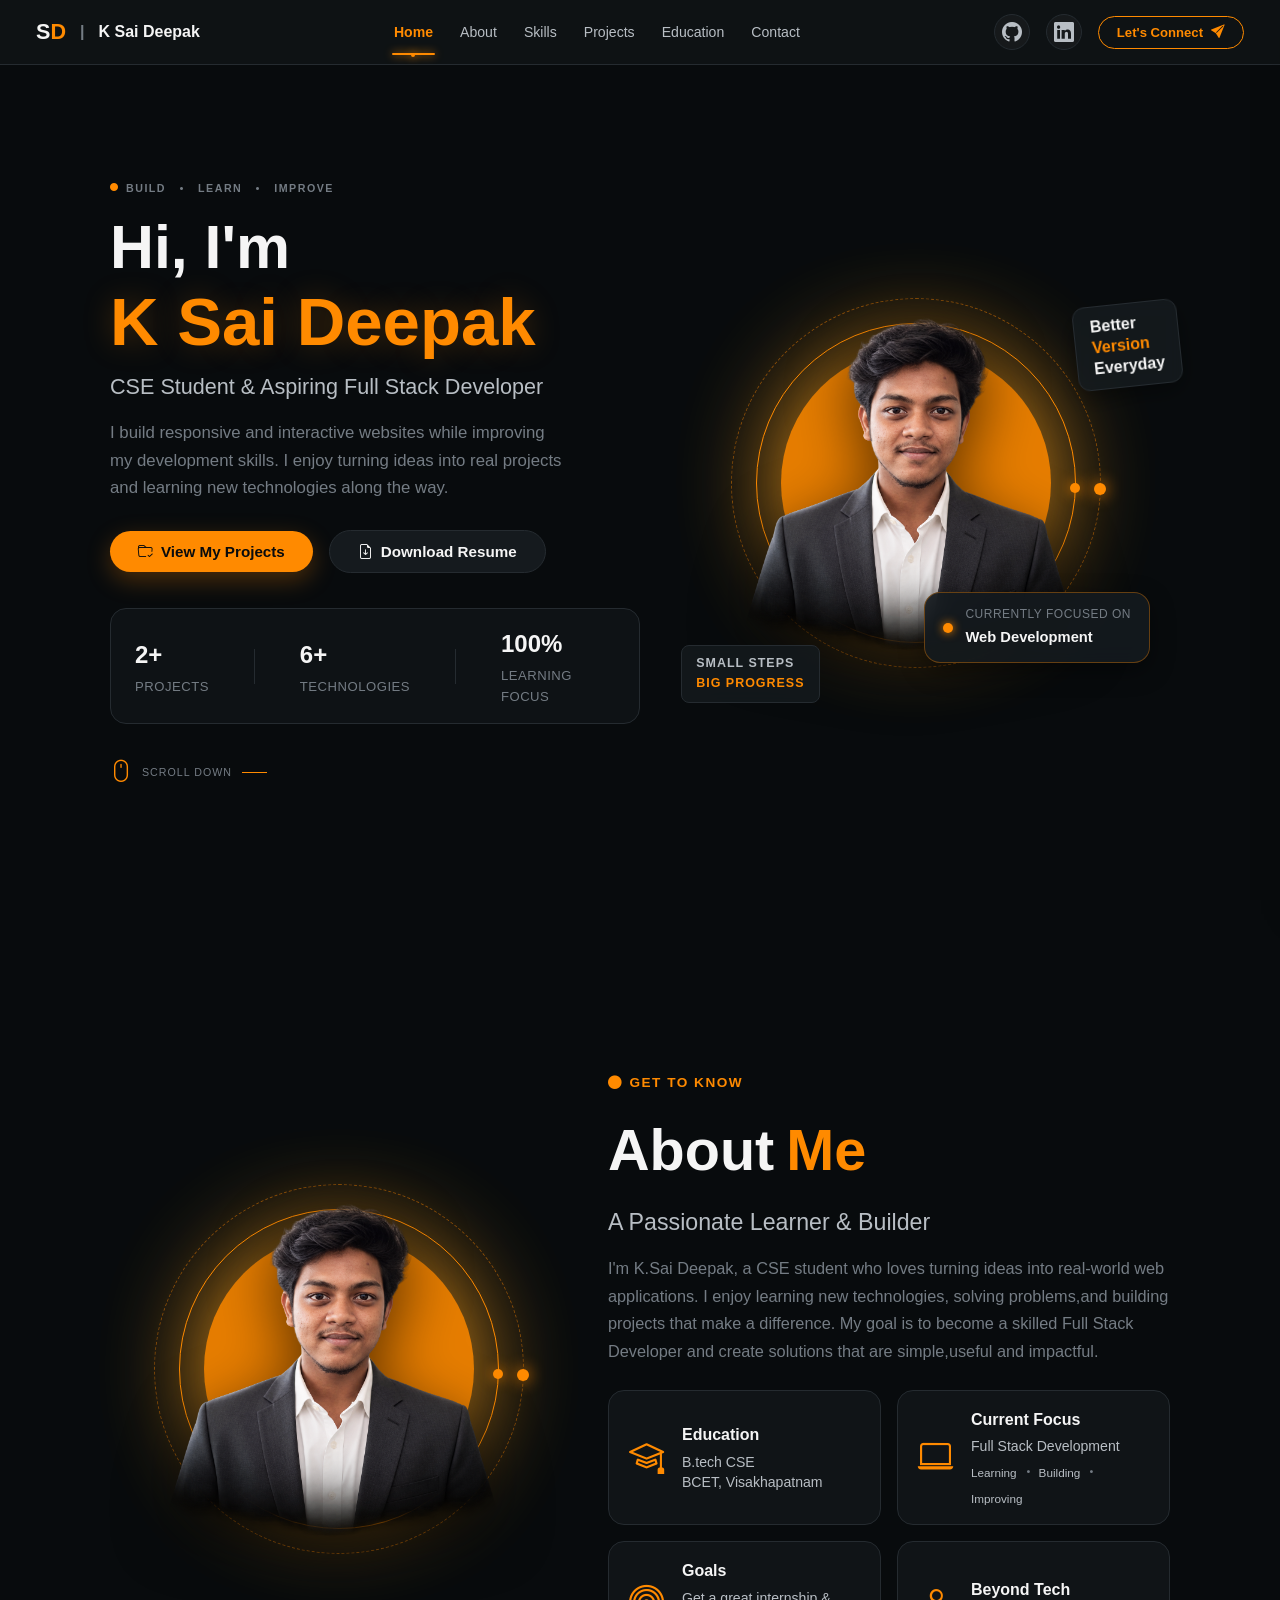
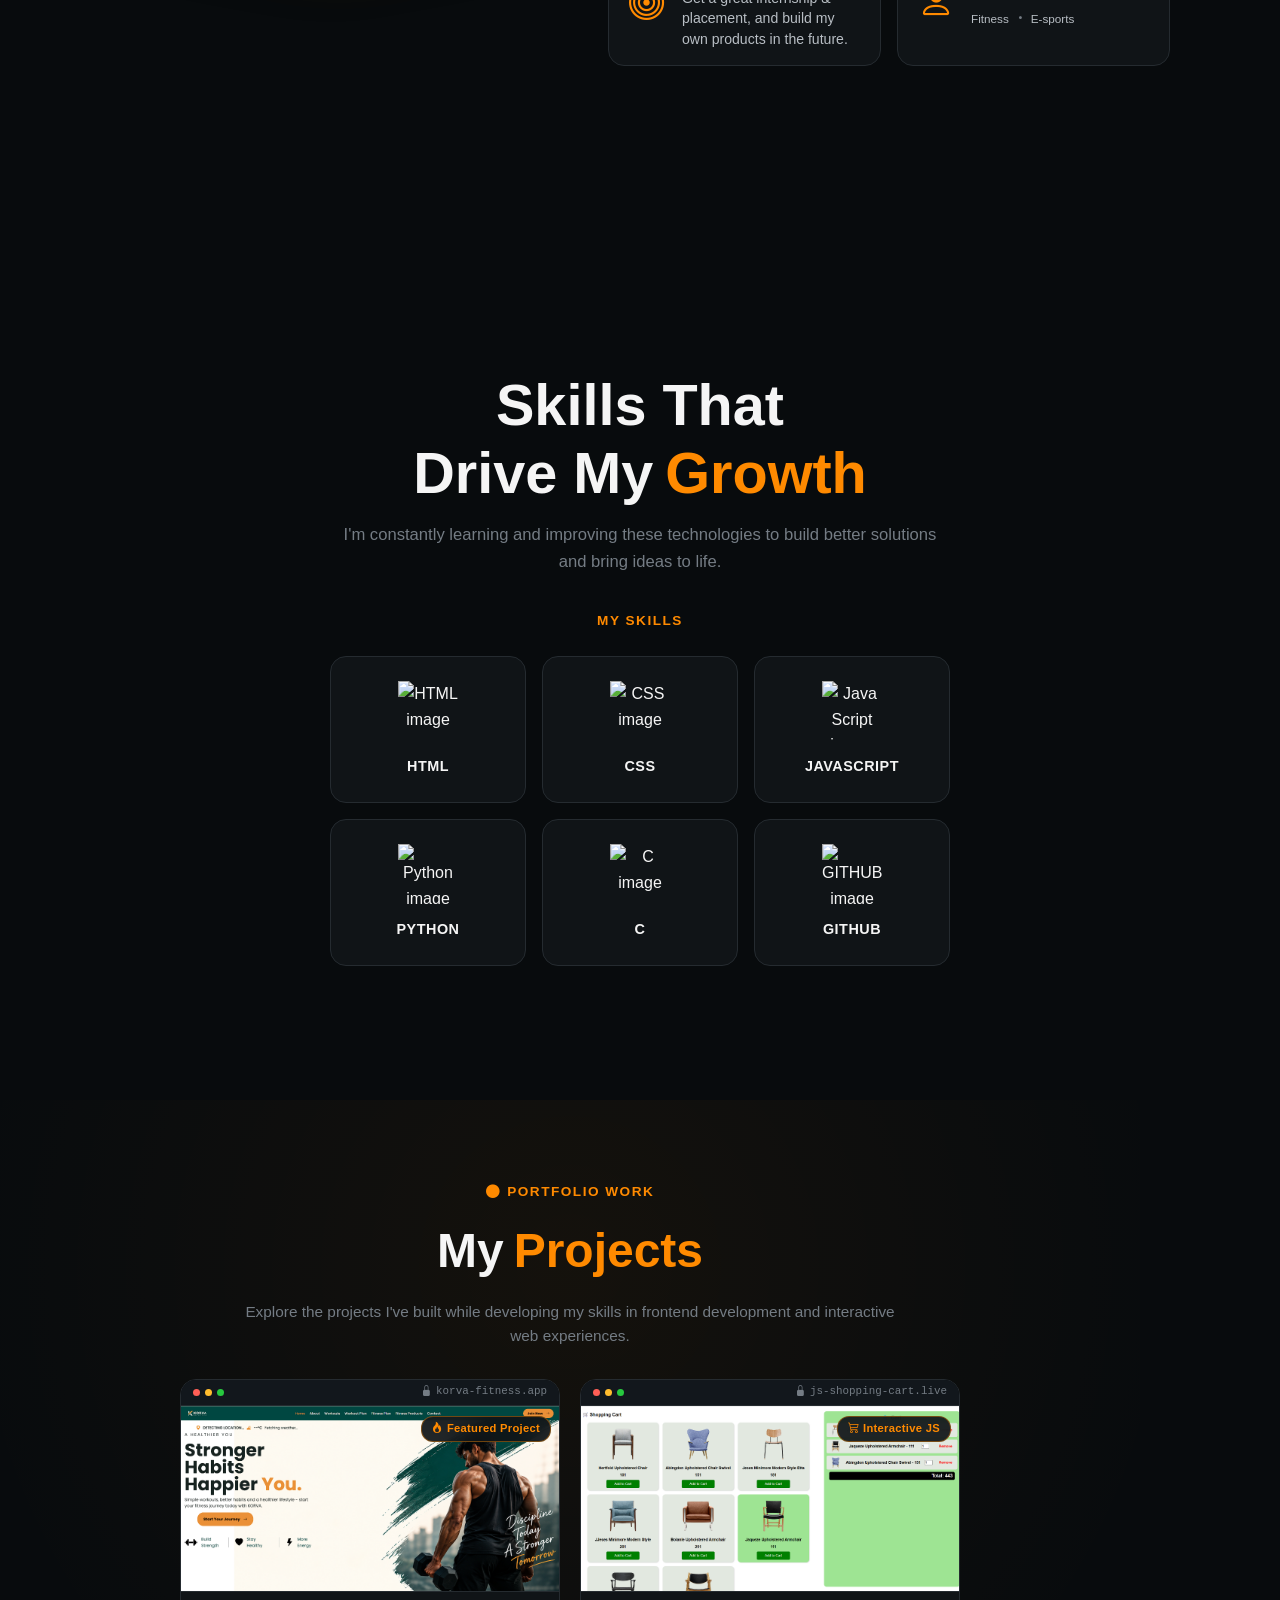
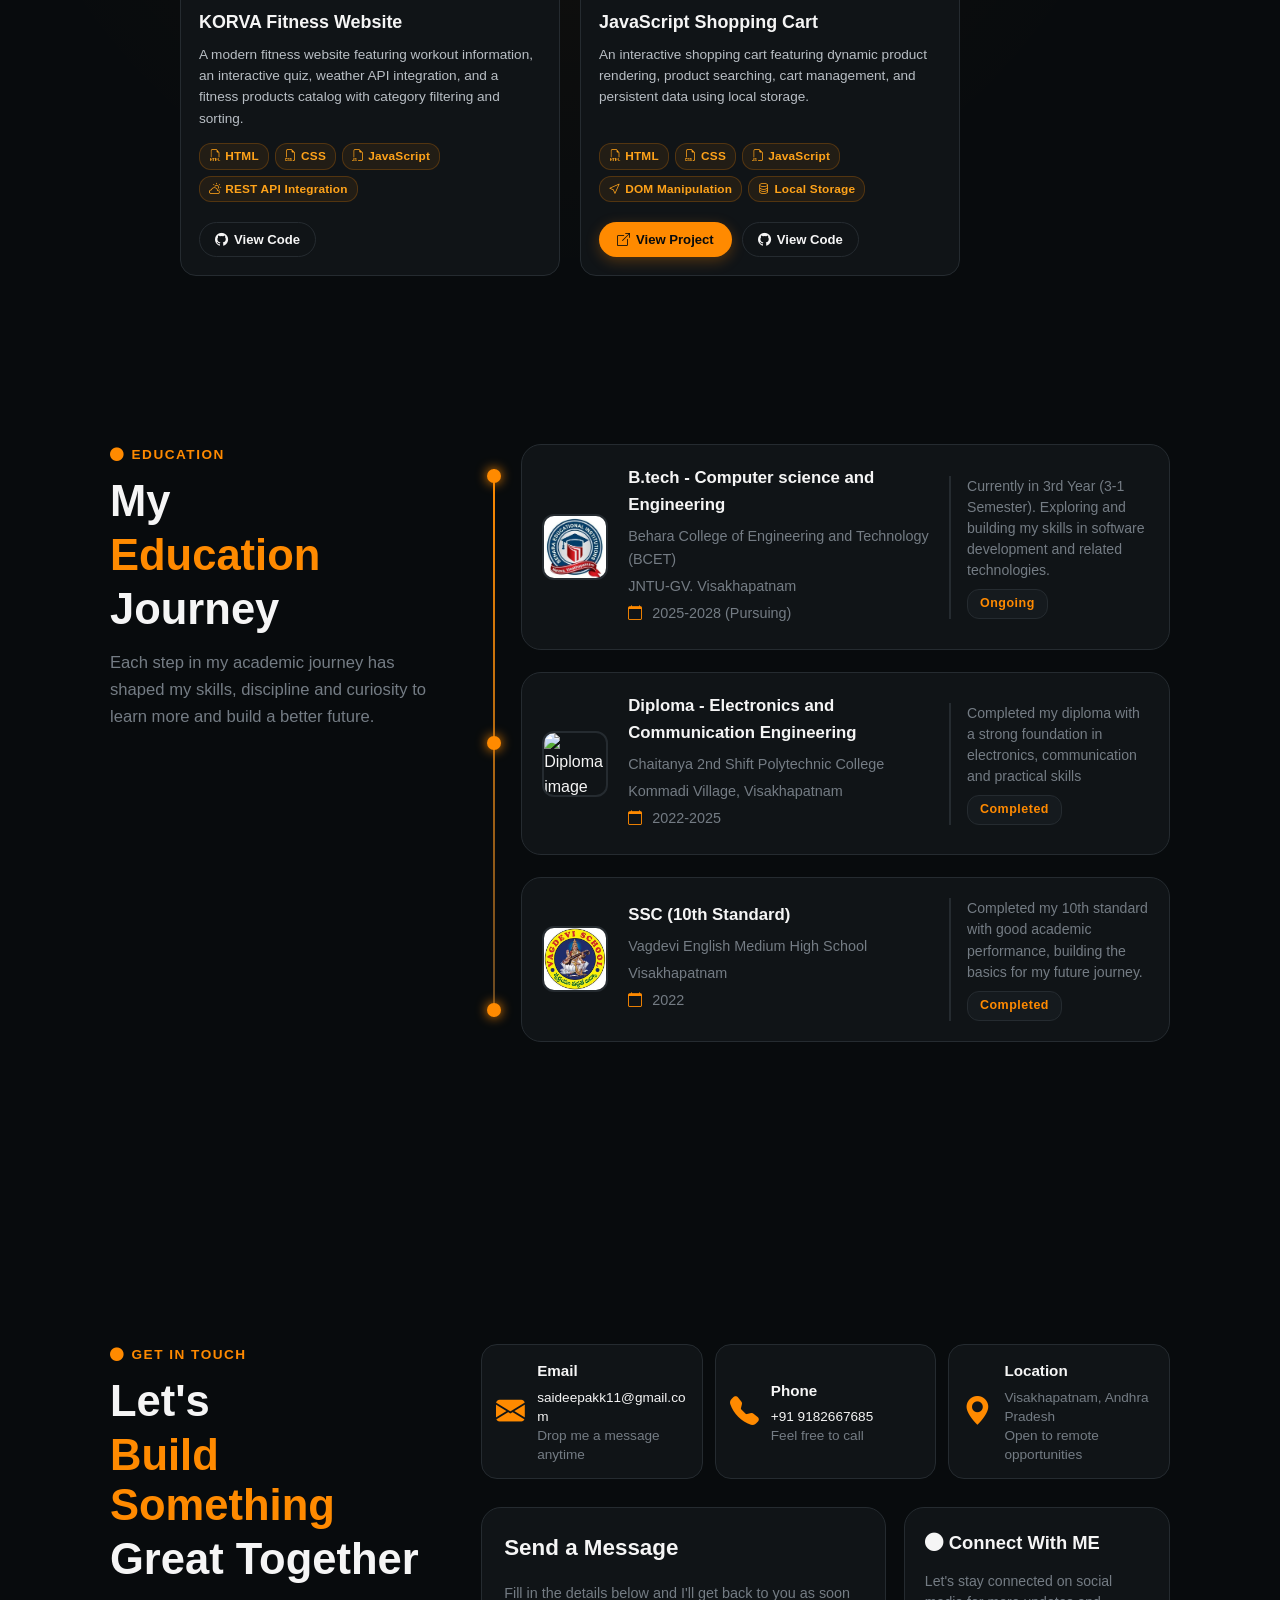
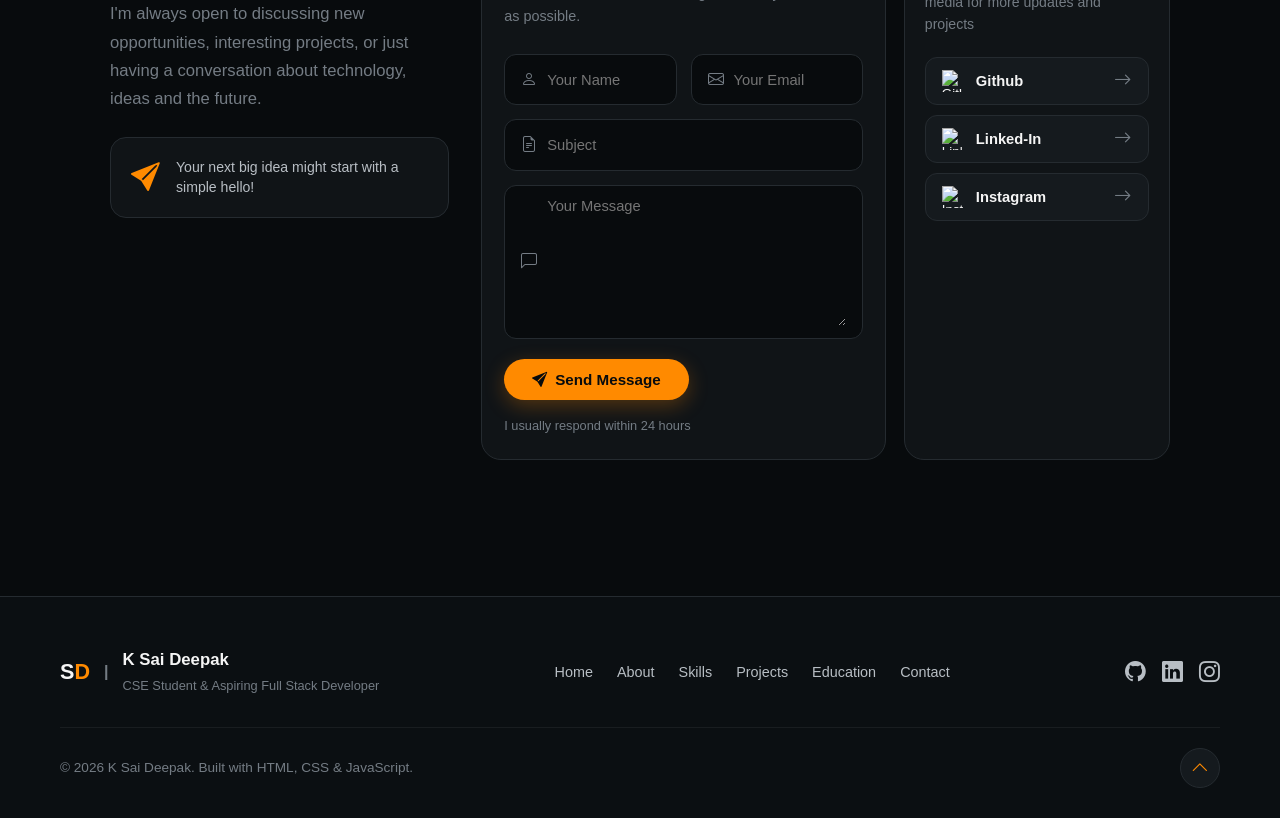
==== commit e9e9687d: "Updated Projects and Enhanced Responsiveness" ====
--- a/index.html
+++ b/index.html
@@ -6,44 +6,95 @@
     <link rel="stylesheet" href="https://cdn.jsdelivr.net/npm/bootstrap-icons@1.13.1/font/bootstrap-icons.min.css">
     <link rel="stylesheet" href="styles.css">
     <title>K.Sai Deepak Portfolio</title>
+
+    <script>
+        window.va = window.va || function () {
+            (window.vaq = window.vaq || []).push(arguments);
+        };
+    </script>
+    <script defer src="/_vercel/insights/script.js"></script>
 </head>
 <body>
 
-    <header class="navbar">
+    <header class="navbar" id="navbar">
         <div class="nav-left">
-            <div class="short-name">
-                <h2 class="s">S</h2>
-                <h2 class="d">D</h2>
-            </div>
-            <div class="line">
-                <p><strong>|</strong></p>
-            </div>
-            <div class="name">
-                <h4>K Sai Deepak</h4>
-            </div>
+            <a href="#Home" class="brand-link">
+                <div class="short-name">
+                    <h2 class="s">S</h2>
+                    <h2 class="d">D</h2>
+                </div>
+                <div class="line">
+                    <p><strong>|</strong></p>
+                </div>
+                <div class="name">
+                    <h4>K Sai Deepak</h4>
+                </div>
+            </a>
         </div>
 
         <section class="nav-center">
             <a href="#Home" class="active nav-page">Home</a>
             <a href="#About" class="nav-page">About</a>
             <a href="#skills" class="nav-page">Skills</a>
+            <a href="#projects" class="nav-page">Projects</a>
             <a href="#education" class="nav-page">Education</a>
             <a href="#contact" class="nav-page">Contact</a>
         </section>
 
         <section class="nav-right">
-            <a href="https://github.com/saideepakk11-coder" target="_blank" class="githubbb" rel="noopener noreferrer">
+            <a href="https://github.com/saideepakk11-coder" target="_blank" class="githubbb" rel="noopener noreferrer" aria-label="GitHub Profile">
                 <i class="bi bi-github github"></i>
             </a>
 
-
-            <a href="https://www.linkedin.com/in/k-sai-deepak-6126a0338" target="_blank" class="linkedinnn" rel="noopener noreferrer">
+            <a href="https://www.linkedin.com/in/k-sai-deepak-6126a0338" target="_blank" class="linkedinnn" rel="noopener noreferrer" aria-label="LinkedIn Profile">
               <i class="bi bi-linkedin"></i>
             </a>
             
-                <a href="#contact"><button class="connect-btn">Let's Connect<i class="bi bi-send-fill send"></i> </button></a>
+            <a href="#contact"><button class="connect-btn">Let's Connect<i class="bi bi-send-fill send"></i></button></a>
+
+            <button class="nav-toggle" id="navToggle" aria-label="Toggle navigation menu" aria-expanded="false">
+                <span class="hamburger-bar"></span>
+                <span class="hamburger-bar"></span>
+                <span class="hamburger-bar"></span>
+            </button>
         </section>
     </header>
+
+    <!-- Mobile Navigation Drawer -->
+    <div class="mobile-nav" id="mobileNav" aria-hidden="true">
+        <div class="mobile-nav-header">
+            <div class="short-name">
+                <h2 class="s">S</h2>
+                <h2 class="d">D</h2>
+                <span class="mobile-name">K Sai Deepak</span>
+            </div>
+            <button class="mobile-close-btn" id="mobileCloseBtn" aria-label="Close navigation">
+                <i class="bi bi-x-lg"></i>
+            </button>
+        </div>
+        <nav class="mobile-nav-links">
+            <a href="#Home" class="mobile-nav-link active"><i class="bi bi-house-door"></i> Home</a>
+            <a href="#About" class="mobile-nav-link"><i class="bi bi-person"></i> About</a>
+            <a href="#skills" class="mobile-nav-link"><i class="bi bi-code-slash"></i> Skills</a>
+            <a href="#projects" class="mobile-nav-link"><i class="bi bi-folder2-open"></i> Projects</a>
+            <a href="#education" class="mobile-nav-link"><i class="bi bi-mortarboard"></i> Education</a>
+            <a href="#contact" class="mobile-nav-link"><i class="bi bi-envelope"></i> Contact</a>
+        </nav>
+        <div class="mobile-nav-footer">
+            <div class="mobile-socials">
+                <a href="https://github.com/saideepakk11-coder" target="_blank" rel="noopener noreferrer" class="mobile-social-link">
+                    <i class="bi bi-github"></i> GitHub
+                </a>
+                <a href="https://www.linkedin.com/in/k-sai-deepak-6126a0338" target="_blank" rel="noopener noreferrer" class="mobile-social-link">
+                    <i class="bi bi-linkedin"></i> LinkedIn
+                </a>
+            </div>
+            <a href="#contact" class="mobile-connect-link">
+                <button class="connect-btn mobile-btn">Let's Connect <i class="bi bi-send-fill send"></i></button>
+            </a>
+        </div>
+    </div>
+    <div class="nav-backdrop" id="navBackdrop"></div>
 
     <main>
         <!----------------------Home Page------------------------------------------------------->
@@ -70,21 +121,21 @@
                 </div>
 
                 <div class="buttons reveal">
-                        <a href="#skills" class=""><button class="projects-btn"><i class="bi bi-code-slash"></i> View My Skills</button></a>
-                    <button class="resume-btn " id="resumeBtn"><i class="bi bi-person"></i> Download Resume</button>
+                    <a href="#projects"><button class="projects-btn"><i class="bi bi-folder-check"></i> View My Projects</button></a>
+                    <button class="resume-btn" id="resumeBtn"><i class="bi bi-file-earmark-arrow-down"></i> Download Resume</button>
                 </div>
 
                 <div class="learning-info reveal">
 
                     <div class="projects">
-                        <h4 class="no"> 2+</h4>
+                        <h4 class="no">2+</h4>
                         <p class="text"><small>Projects</small></p>
                     </div>
 
                     <div class="seperator"></div>
 
                     <div class="technologies">
-                        <h4 class="no">4+</h4>
+                        <h4 class="no">6+</h4>
                         <p class="text"><small>Technologies</small></p>
                     </div>
 
@@ -199,7 +250,7 @@
 
                         <div class="about-education-details">
                             <h4>Goals</h4>
-                            <p class="about-education-bottom">
+                            <p class="about-goals-text">
                                 Get a great internship & placement, and build my own products in the future.</p>
                         </div>
                     </div>
@@ -267,6 +318,104 @@
                             <h3>GITHUB</h3>
                         </div>
                     </div>
+                </div>
+            </section>
+
+            <!---------------------------------Projects Section--------------------------------------------->
+            <section class="projects-section" id="projects">
+                <div class="projects-header-content">
+                    <p class="get-to-know reveal"><i class="bi bi-circle-fill"></i> PORTFOLIO WORK</p>
+                    <div class="projects-title reveal">
+                        <h1>My</h1>
+                        <h1 class="accent-title">Projects</h1>
+                    </div>
+                    <p class="projects-description reveal">
+                        Explore the projects I've built while developing my skills in frontend development and interactive web experiences.
+                    </p>
+                </div>
+
+                <div class="projects-grid">
+                    <!-- Project 1: KORVA Fitness Website -->
+                    <article class="project-card reveal">
+                        <div class="project-preview">
+                            <div class="browser-header">
+                                <div class="browser-dots">
+                                    <span class="browser-dot red"></span>
+                                    <span class="browser-dot yellow"></span>
+                                    <span class="browser-dot green"></span>
+                                </div>
+                                <span class="browser-address"><i class="bi bi-lock-fill"></i> korva-fitness.app</span>
+                            </div>
+                            <div class="preview-media">
+                                <img src="korva-preview.png" alt="KORVA Fitness Website Preview" class="project-img" loading="lazy">
+                                <div class="preview-overlay">
+                                    <span class="featured-tag"><i class="bi bi-fire"></i> Featured Project</span>
+                                </div>
+                            </div>
+                        </div>
+                        <div class="project-info">
+                            <div class="project-title-row">
+                                <h3 class="project-title">KORVA Fitness Website</h3>
+                            </div>
+                            <p class="project-text">
+                                A modern fitness website featuring workout information, an interactive quiz, weather API integration, and a fitness products catalog with category filtering and sorting.
+                            </p>
+                            <div class="tech-stack">
+                                <span class="tech-badge"><i class="bi bi-filetype-html"></i> HTML</span>
+                                <span class="tech-badge"><i class="bi bi-filetype-css"></i> CSS</span>
+                                <span class="tech-badge"><i class="bi bi-filetype-js"></i> JavaScript</span>
+                                <span class="tech-badge"><i class="bi bi-cloud-sun"></i> REST API Integration</span>
+                            </div>
+                            <div class="project-actions">
+                                <a href="https://github.com/saideepakk11-coder" target="_blank" rel="noopener noreferrer" class="btn-view-code">
+                                    <i class="bi bi-github"></i> View Code
+                                </a>
+                            </div>
+                        </div>
+                    </article>
+
+                    <!-- Project 2: JavaScript Shopping Cart -->
+                    <article class="project-card reveal">
+                        <div class="project-preview">
+                            <div class="browser-header">
+                                <div class="browser-dots">
+                                    <span class="browser-dot red"></span>
+                                    <span class="browser-dot yellow"></span>
+                                    <span class="browser-dot green"></span>
+                                </div>
+                                <span class="browser-address"><i class="bi bi-lock-fill"></i> js-shopping-cart.live</span>
+                            </div>
+                            <div class="preview-media">
+                                <img src="cart-preview.png" alt="JavaScript Shopping Cart Preview" class="project-img" loading="lazy">
+                                <div class="preview-overlay">
+                                    <span class="featured-tag"><i class="bi bi-cart3"></i> Interactive JS</span>
+                                </div>
+                            </div>
+                        </div>
+                        <div class="project-info">
+                            <div class="project-title-row">
+                                <h3 class="project-title">JavaScript Shopping Cart</h3>
+                            </div>
+                            <p class="project-text">
+                                An interactive shopping cart featuring dynamic product rendering, product searching, cart management, and persistent data using local storage.
+                            </p>
+                            <div class="tech-stack">
+                                <span class="tech-badge"><i class="bi bi-filetype-html"></i> HTML</span>
+                                <span class="tech-badge"><i class="bi bi-filetype-css"></i> CSS</span>
+                                <span class="tech-badge"><i class="bi bi-filetype-js"></i> JavaScript</span>
+                                <span class="tech-badge"><i class="bi bi-cursor"></i> DOM Manipulation</span>
+                                <span class="tech-badge"><i class="bi bi-database"></i> Local Storage</span>
+                            </div>
+                            <div class="project-actions">
+                                <a href="https://saideepakk11-coder.github.io/JavaScriptProjects/" target="_blank" rel="noopener noreferrer" class="btn-view-demo">
+                                    <i class="bi bi-box-arrow-up-right"></i> View Project
+                                </a>
+                                <a href="https://github.com/saideepakk11-coder/JavaScriptProjects" target="_blank" rel="noopener noreferrer" class="btn-view-code">
+                                    <i class="bi bi-github"></i> View Code
+                                </a>
+                            </div>
+                        </div>
+                    </article>
                 </div>
             </section>
 
@@ -328,7 +477,7 @@
 
                         <div class="degree-right">
                           <p>Completed my diploma with a strong foundation in electronics,
-                            communication and prectical skills
+                            communication and practical skills
                           </p>  
                           <span>Completed</span>
                         </div>
@@ -357,7 +506,7 @@
             <!-----------------------------------------------------------------Contact Page-------------------------------------->
             <section class="contact-page" id="contact">
                 <div class="contact-left">
-                    <p class="get-to-know-con revea"> <i class="bi bi-circle-fill"></i> GET IN TOUCH</p>
+                    <p class="get-to-know-con reveal"> <i class="bi bi-circle-fill"></i> GET IN TOUCH</p>
                     <div class="aboutMe-edu reveal">
                         <h1>Let's</h1>
                         <h1 class="aboutMe-me-edu">Build Something</h1>
@@ -382,7 +531,7 @@
                             </div>
                             <div class="block-right">
                                 <h4>Email</h4>
-                                <p>saideepakk11@gmail.com</p>
+                                <p><a href="mailto:saideepakk11@gmail.com" class="contact-link">saideepakk11@gmail.com</a></p>
                                 <p>Drop me a message anytime</p>
                             </div>
                         </div>
@@ -392,7 +541,7 @@
                             </div>
                             <div class="block-right">
                                 <h4>Phone</h4>
-                                <p>+91 9182667685</p>
+                                <p><a href="tel:+919182667685" class="contact-link">+91 9182667685</a></p>
                                 <p>Feel free to call</p>
                             </div>
                         </div>
@@ -437,20 +586,20 @@
                                     </div>
                                 
                                 <div class="contact-btns">
-                                    <button class="send-message" type="submit"><i class="bi bi-send-fill"></i>Send Message</button>
-                                    <p>I Ususally respond within 24 hours</p>
+                                    <button class="send-message" type="submit"><i class="bi bi-send-fill"></i> Send Message</button>
+                                    <p>I usually respond within 24 hours</p>
                                 </div>
                             </form>
                         </div>
 
                         <div class="connect-with-me reveal">
                             <p class="get-to-know-connect"> <i class="bi bi-circle-fill"></i> Connect With ME</p>
-                            <p class="connect-matter">Let's stay connected onn social media for more updates and projects</p>
+                            <p class="connect-matter">Let's stay connected on social media for more updates and projects</p>
 
                             <div class="social-links">
                                 <a href="https://github.com/saideepakk11-coder" target="_blank" class="github-bottom" rel="noopener noreferrer"><button class="social-buttons githubb" ><img src="https://cdn-icons-png.flaticon.com/128/733/733609.png" alt="GitHub Logo" class="social-img"> <p class="last-page-images">Github</p><i class="bi bi-arrow-right"></i></button></a>
                                 <a href="https://www.linkedin.com/in/k-sai-deepak-6126a0338" target="_blank" rel="noopener noreferrer" class="linkedin-bottom"><button class="social-buttons linkedinn"><img src="https://cdn-icons-png.flaticon.com/128/3536/3536505.png" alt="LinkedIn Logo" class="social-img"><p class="last-page-images">Linked-In </p><i class="bi bi-arrow-right"></i></button></a>
-                                <a href="http://instagram.com/sai_deepak_119/" target="_blink" class="instagram-bottom" rel="noopener noreferrer"><button class="social-buttons instagram"><img src="https://cdn-icons-png.flaticon.com/128/15713/15713420.png" alt="Instagram Logo" class="social-img"> <p class="last-page-images">Instagram</p> <i class="bi bi-arrow-right"></i></button></a>
+                                <a href="https://www.instagram.com/sai_deepak_119/" target="_blank" class="instagram-bottom" rel="noopener noreferrer"><button class="social-buttons instagram"><img src="https://cdn-icons-png.flaticon.com/128/15713/15713420.png" alt="Instagram Logo" class="social-img"> <p class="last-page-images">Instagram</p> <i class="bi bi-arrow-right"></i></button></a>
                             </div>
                         </div>
                     </div>
@@ -458,7 +607,49 @@
             </section>
     </main>
 
-    <footer>
+    <footer class="footer">
+        <div class="footer-container">
+            <div class="footer-brand">
+                <div class="short-name">
+                    <h2 class="s">S</h2>
+                    <h2 class="d">D</h2>
+                </div>
+                <div class="line">
+                    <p><strong>|</strong></p>
+                </div>
+                <div class="footer-name">
+                    <h4>K Sai Deepak</h4>
+                    <p class="footer-tagline">CSE Student &amp; Aspiring Full Stack Developer</p>
+                </div>
+            </div>
+
+            <div class="footer-nav">
+                <a href="#Home">Home</a>
+                <a href="#About">About</a>
+                <a href="#skills">Skills</a>
+                <a href="#projects">Projects</a>
+                <a href="#education">Education</a>
+                <a href="#contact">Contact</a>
+            </div>
+
+            <div class="footer-socials">
+                <a href="https://github.com/saideepakk11-coder" target="_blank" rel="noopener noreferrer" aria-label="GitHub Profile">
+                    <i class="bi bi-github"></i>
+                </a>
+                <a href="https://www.linkedin.com/in/k-sai-deepak-6126a0338" target="_blank" rel="noopener noreferrer" aria-label="LinkedIn Profile">
+                    <i class="bi bi-linkedin"></i>
+                </a>
+                <a href="https://www.instagram.com/sai_deepak_119/" target="_blank" rel="noopener noreferrer" aria-label="Instagram Profile">
+                    <i class="bi bi-instagram"></i>
+                </a>
+            </div>
+        </div>
+        <div class="footer-bottom">
+            <p>© 2026 K Sai Deepak. Built with HTML, CSS &amp; JavaScript.</p>
+            <a href="#Home" class="back-to-top" id="backToTop" aria-label="Scroll back to top">
+                <i class="bi bi-chevron-up"></i>
+            </a>
+        </div>
     </footer>
     <script src="script.js"></script>
 </body>
--- a/styles.css
+++ b/styles.css
@@ -1,2601 +1,3666 @@
-:root{
+/* =============================================================
+   K SAI DEEPAK - PORTFOLIO STYLESHEET
+   Design System, CSS Variables, Typography & Fully Responsive System
+   ============================================================= */
+
+:root {
+    /* Color Palette */
     --bg-primary: #080B0D;
     --bg-secondary: #101417;
     --bg-card: #151A1E;
+    --bg-card-hover: #1A2127;
 
     --orange: #FF8A00;
     --orange-hover: #FFA31A;
+    --orange-glow: rgba(255, 138, 0, 0.28);
+    --orange-soft: rgba(255, 138, 0, 0.1);
 
     --text-primary: #F5F5F5;
     --text-secondary: #B8BEC4;
     --text-muted: #747C84;
 
     --border: #252B30;
-}
+    --border-light: rgba(255, 255, 255, 0.08);
+
+    /* Typography */
+    --font-main: -apple-system, BlinkMacSystemFont, "Segoe UI", Roboto, "Helvetica Neue", Arial, sans-serif;
+
+    /* Transitions */
+    --transition-smooth: all 0.3s cubic-bezier(0.16, 1, 0.3, 1);
+    --transition-fast: all 0.2s ease;
+
+    /* Radii Tokens */
+    --radius-sm: 8px;
+    --radius-md: 12px;
+    --radius-lg: 16px;
+    --radius-xl: 20px;
+    --radius-pill: 9999px;
+
+    /* Shadows */
+    --shadow-card: 0 8px 24px rgba(0, 0, 0, 0.4);
+    --shadow-hover: 0 14px 32px rgba(0, 0, 0, 0.55), 0 0 20px rgba(255, 138, 0, 0.18);
+    --shadow-glow: 0 8px 24px var(--orange-glow);
+
+    /* Max Widths */
+    --container-max: 1320px;
+    --container-wide: 1540px;
+}
+
+/* -------------------------------------------------------------
+   GLOBAL RESETS & BASE STYLES
+   ------------------------------------------------------------- */
+*,
+*::before,
+*::after {
+    box-sizing: border-box;
+    margin: 0;
+    padding: 0;
+}
+
+html {
+    scroll-behavior: smooth;
+    scroll-padding-top: 80px;
+    -webkit-text-size-adjust: 100%;
+}
+
+body {
+    font-family: var(--font-main);
+    background-color: var(--bg-primary);
+    color: var(--text-primary);
+    overflow-x: hidden;
+    width: 100%;
+    min-height: 100vh;
+    line-height: 1.6;
+    -webkit-font-smoothing: antialiased;
+    -moz-osx-font-smoothing: grayscale;
+}
+
+main {
+    width: 100%;
+    overflow-x: hidden;
+}
+
+img {
+    max-width: 100%;
+    height: auto;
+    display: block;
+}
+
+a {
+    color: inherit;
+    text-decoration: none;
+    transition: var(--transition-fast);
+}
+
+button {
+    font-family: inherit;
+    cursor: pointer;
+    border: none;
+    outline: none;
+    transition: var(--transition-smooth);
+}
+
+input,
+textarea {
+    font-family: inherit;
+    box-sizing: border-box;
+}
+
 input:-webkit-autofill,
 input:-webkit-autofill:hover,
 input:-webkit-autofill:focus,
 textarea:-webkit-autofill,
 textarea:-webkit-autofill:hover,
-textarea:-webkit-autofill:focus{
+textarea:-webkit-autofill:focus {
     -webkit-text-fill-color: var(--text-primary);
     -webkit-box-shadow: 0 0 0px 1000px var(--bg-primary) inset;
     transition: background-color 5000s ease-in-out 0s;
 }
-*{
-    box-sizing: border-box;
-}
-html{
-     scroll-behavior: smooth;
-}
-body{
-    margin: 0;
-    overflow-x: hidden;
-    background-color: var(--bg-primary);
-    color: var(--text-primary);
-}
-.homepage{
-    height: 100vh;
-}
-.navbar{ 
-    padding: 18px 40px ;
+
+/* -------------------------------------------------------------
+   NAVBAR (DESKTOP BASE)
+   ------------------------------------------------------------- */
+.navbar {
+    padding: 16px clamp(20px, 4vw, 50px);
     display: flex;
     align-items: center;
     justify-content: space-between;
-    border-bottom: 0.5px solid var(--border);
-    background-color: var(--bg-secondary);
+    border-bottom: 1px solid var(--border);
+    background-color: rgba(16, 20, 23, 0.85);
+    backdrop-filter: blur(12px);
+    -webkit-backdrop-filter: blur(12px);
     position: fixed;
+    top: 0;
+    left: 0;
     width: 100%;
     z-index: 1000;
-}
-.linkedinnn{
+    transition: var(--transition-smooth);
+}
+
+.navbar.scrolled {
+    padding: 12px clamp(20px, 4vw, 50px);
+    background-color: rgba(10, 14, 17, 0.95);
+    border-bottom: 1px solid rgba(255, 138, 0, 0.25);
+    box-shadow: 0 10px 30px rgba(0, 0, 0, 0.6);
+}
+
+.brand-link {
+    display: flex;
+    align-items: center;
+    gap: clamp(8px, 1.5vw, 14px);
+    text-decoration: none;
     color: inherit;
-    font-size: 20px;
-    cursor: pointer;
-}
-.githubbb{
-    color: inherit;
-    font-size: 20px;
-    cursor: pointer;
-}
-.nav-left{
-    width: 200px;
-    display: flex;
-    align-items: center;
-    justify-content: space-around;
-    gap: 20px;
-}
-.short-name{
-    display: flex;
-    align-items: center;
-    justify-content: space-around;
-}
-.short-name h2{
-    margin: 0px;
-}
-.line p{
+    transition: transform 0.2s ease;
+}
+
+.brand-link:hover {
+    transform: translateY(-1px);
+}
+
+.nav-left {
+    display: flex;
+    align-items: center;
+    gap: 15px;
+    flex-shrink: 0;
+}
+
+.short-name {
+    display: flex;
+    align-items: center;
+    font-size: 1.1rem;
+    font-weight: 800;
+}
+
+.short-name h2 {
     margin: 0;
-}
-.name h4{
+    font-size: 1.35rem;
+}
+
+.d {
+    color: var(--orange);
+}
+
+.line p {
     margin: 0;
-}
-.d{
-    color: var(--orange);
-}
-.nav-center{
-    width: 40%;
-    display: flex;
-    align-items: center;
-    justify-content: space-evenly;
-}
-.nav-page{
+    color: var(--text-muted);
+}
+
+.name h4 {
+    margin: 0;
+    font-size: 1rem;
+    font-weight: 600;
+    white-space: nowrap;
+}
+
+.nav-center {
+    display: flex;
+    align-items: center;
+    justify-content: center;
+    gap: clamp(14px, 2.2vw, 32px);
+}
+
+.nav-page {
     text-decoration: none;
     position: relative;
-    color: var(--text-primary);
-
+    color: var(--text-secondary);
+    font-size: 0.92rem;
+    font-weight: 500;
+    padding: 6px 2px;
     transition: color 0.3s ease;
 }
-.nav-page.active{
+
+.nav-page:hover {
+    color: var(--orange-hover);
+}
+
+.nav-page.active {
     color: var(--orange);
-    text-shadow: 0px 0px 50px 5px orange;
-}
-.nav-page:hover{
-    text-decoration: none;
-    position: relative;
-    color: var(--orange-hover);
-}
-.active{
-    color: var(--orange);
-}
-
-.nav-page.active::before{
+    font-weight: 600;
+}
+
+.nav-page.active::before {
     content: "";
     position: absolute;
-
     left: 0;
-    bottom: -10px;
-
+    bottom: -6px;
     width: 100%;
     height: 2px;
-
     background-color: var(--orange);
-}
-.nav-page.active::after{
+    border-radius: 2px;
+    box-shadow: 0 0 8px var(--orange);
+}
+
+.nav-page.active::after {
     content: "";
     position: absolute;
-
-    left: 40%;
-    bottom: -12px;
-
-    width: 5px;
-    height: 5px;
-
+    left: 50%;
+    transform: translateX(-50%);
+    bottom: -8px;
+    width: 4px;
+    height: 4px;
     background-color: var(--orange);
-
     border-radius: 50%;
-}
-.nav-right{
-    width: 20%;
-    display: flex;
-    align-items: center;
-    gap: 20px;
-}
-.github,.linkedin{
-    font-size: 20px;
-    margin-right: 10px;
+    box-shadow: 0 0 8px var(--orange);
+}
+
+.nav-right {
+    display: flex;
+    align-items: center;
+    gap: 16px;
+    flex-shrink: 0;
+}
+
+.githubbb,
+.linkedinnn {
+    color: var(--text-secondary);
+    font-size: 1.25rem;
     cursor: pointer;
-}
-.connect-btn{
-    padding:8px 22px;
-    font-size: 10px;
+    display: flex;
+    align-items: center;
+    justify-content: center;
+    width: 36px;
+    height: 36px;
+    border-radius: 50%;
+    background-color: rgba(255, 255, 255, 0.03);
+    border: 1px solid var(--border);
+    transition: var(--transition-smooth);
+}
+
+.githubbb:hover,
+.linkedinnn:hover {
     color: var(--orange);
-    border: 0.5px solid rgb(203, 121, 14);
-    border-radius:30px;
-    background-color: var(--bg-primary);
-}
-.connect-btn:hover{
-    padding:8px 22px;
-    font-size: 10px;
+    border-color: var(--orange);
+    background-color: var(--orange-soft);
+    transform: translateY(-2px);
+}
+
+.connect-btn {
+    padding: 9px 22px;
+    font-size: 0.85rem;
+    font-weight: 600;
+    color: var(--orange);
+    border: 1px solid var(--orange);
+    border-radius: var(--radius-pill);
+    background-color: transparent;
+    display: inline-flex;
+    align-items: center;
+    gap: 8px;
+    white-space: nowrap;
+    transition: var(--transition-smooth);
+}
+
+.connect-btn:hover {
+    background-color: var(--orange);
+    color: #080B0D;
+    box-shadow: var(--shadow-glow);
+    transform: translateY(-2px);
+}
+
+.connect-btn .send {
+    font-size: 0.85rem;
+    transition: transform 0.25s ease;
+}
+
+.connect-btn:hover .send {
+    transform: translateX(3px) translateY(-1px);
+}
+
+/* Mobile Toggle Hamburger */
+.nav-toggle {
+    display: none;
+    flex-direction: column;
+    justify-content: center;
+    align-items: center;
+    gap: 5px;
+    width: 40px;
+    height: 40px;
+    background: var(--bg-card);
+    border: 1px solid var(--border);
+    border-radius: 8px;
+    cursor: pointer;
+    padding: 0;
+    transition: var(--transition-smooth);
+}
+
+.hamburger-bar {
+    width: 20px;
+    height: 2px;
+    background-color: var(--text-primary);
+    border-radius: 2px;
+    transition: var(--transition-smooth);
+}
+
+.nav-toggle.open .hamburger-bar:nth-child(1) {
+    transform: translateY(7px) rotate(45deg);
+    background-color: var(--orange);
+}
+
+.nav-toggle.open .hamburger-bar:nth-child(2) {
+    opacity: 0;
+    transform: translateX(-8px);
+}
+
+.nav-toggle.open .hamburger-bar:nth-child(3) {
+    transform: translateY(-7px) rotate(-45deg);
+    background-color: var(--orange);
+}
+
+/* -------------------------------------------------------------
+   MOBILE NAVIGATION DRAWER
+   ------------------------------------------------------------- */
+.mobile-nav {
+    position: fixed;
+    top: 0;
+    right: -340px;
+    width: min(300px, 86vw);
+    height: 100vh;
+    height: 100dvh;
+    background-color: var(--bg-secondary);
+    border-left: 1px solid var(--border);
+    z-index: 2000;
+    display: flex;
+    flex-direction: column;
+    justify-content: space-between;
+    padding: 24px 20px;
+    box-shadow: -10px 0 40px rgba(0, 0, 0, 0.7);
+    transition: right 0.4s cubic-bezier(0.16, 1, 0.3, 1);
+    overflow-y: auto;
+}
+
+.mobile-nav.open {
+    right: 0;
+}
+
+.nav-backdrop {
+    position: fixed;
+    inset: 0;
+    width: 100%;
+    height: 100%;
+    background: rgba(0, 0, 0, 0.65);
+    backdrop-filter: blur(4px);
+    -webkit-backdrop-filter: blur(4px);
+    z-index: 1999;
+    opacity: 0;
+    pointer-events: none;
+    transition: opacity 0.3s ease;
+}
+
+.nav-backdrop.active {
+    opacity: 1;
+    pointer-events: auto;
+}
+
+.mobile-nav-header {
+    display: flex;
+    align-items: center;
+    justify-content: space-between;
+    padding-bottom: 16px;
+    border-bottom: 1px solid var(--border);
+}
+
+.mobile-nav-header .short-name {
+    display: flex;
+    align-items: center;
+    gap: 8px;
+}
+
+.mobile-name {
+    font-size: 0.95rem;
+    font-weight: 600;
     color: var(--text-primary);
-    border: 0.5px solid rgb(203, 121, 14);
-    border-radius:30px;
-    background-color: var(--border);
-}
-
-.send{
-    margin-left: 12px;
-}
-/*---------------------------------------------Home Page----------------------------------------*/
-.left-content{
-    width: 40%;
-    margin-top: 70px;
-    margin-left: 50px;
+    margin-left: 6px;
+}
+
+.mobile-close-btn {
+    width: 36px;
+    height: 36px;
+    background: var(--bg-card);
+    border: 1px solid var(--border);
+    border-radius: 50%;
+    color: var(--text-secondary);
+    display: flex;
+    align-items: center;
+    justify-content: center;
+    font-size: 1.1rem;
+    transition: var(--transition-smooth);
+}
+
+.mobile-close-btn:hover {
+    color: var(--orange);
+    border-color: var(--orange);
+}
+
+.mobile-nav-links {
     display: flex;
     flex-direction: column;
-}
-.filled-circle{
+    gap: 8px;
+    margin: 20px 0;
+    overflow-y: auto;
+    flex-grow: 1;
+}
+
+.mobile-nav-link {
+    display: flex;
+    align-items: center;
+    gap: 12px;
+    padding: 12px 16px;
+    border-radius: 10px;
+    color: var(--text-secondary);
+    font-size: 1rem;
+    font-weight: 500;
+    transition: var(--transition-smooth);
+}
+
+.mobile-nav-link i {
+    font-size: 1.15rem;
+    color: var(--text-muted);
+    transition: color 0.2s ease;
+}
+
+.mobile-nav-link:hover,
+.mobile-nav-link.active {
+    background-color: var(--bg-card);
+    color: var(--orange);
+}
+
+.mobile-nav-link:hover i,
+.mobile-nav-link.active i {
+    color: var(--orange);
+}
+
+.mobile-nav-footer {
+    display: flex;
+    flex-direction: column;
+    gap: 16px;
+    padding-top: 16px;
+    border-top: 1px solid var(--border);
+}
+
+.mobile-socials {
+    display: flex;
+    gap: 12px;
+}
+
+.mobile-social-link {
+    flex: 1;
+    display: flex;
+    align-items: center;
+    justify-content: center;
+    gap: 8px;
+    padding: 10px;
+    background: var(--bg-card);
+    border: 1px solid var(--border);
+    border-radius: 8px;
+    font-size: 0.85rem;
+    color: var(--text-secondary);
+    transition: var(--transition-smooth);
+}
+
+.mobile-social-link:hover {
+    color: var(--orange);
+    border-color: var(--orange);
+}
+
+.mobile-connect-link .connect-btn {
+    width: 100%;
+    justify-content: center;
+}
+
+/* -------------------------------------------------------------
+   HOME SECTION (HERO)
+   ------------------------------------------------------------- */
+.homepage {
+    min-height: 100vh;
+    padding: clamp(100px, 14vh, 140px) clamp(20px, 5vw, 60px) 60px;
+    display: flex;
+    align-items: center;
+    justify-content: space-between;
+    position: relative;
+    overflow: hidden;
+    max-width: var(--container-max);
+    margin: 0 auto;
+}
+
+.left-content {
+    width: 50%;
+    display: flex;
+    flex-direction: column;
+    z-index: 2;
+}
+
+.build-matter {
+    display: flex;
+    align-items: center;
+    gap: 8px;
+    margin-bottom: 12px;
+}
+
+.filled-circle {
     color: var(--orange);
     font-size: 8px;
-    position: relative;
-    top: 0.5px;
-}
-.build-matter{
-    display: flex;
+}
+
+.build-matter p {
+    margin: 0;
+    font-size: 0.8rem;
+    font-weight: 700;
+    letter-spacing: 1.5px;
+    color: var(--text-muted);
+}
+
+.bi-dot {
+    color: var(--text-muted);
+    font-size: 1rem;
+}
+
+.name-intro {
+    margin: 0;
+    font-size: clamp(2.2rem, 5vw, 3.8rem);
+    font-weight: 800;
+    line-height: 1.15;
+}
+
+.my-name {
+    margin: 0;
+    font-size: clamp(2.4rem, 5.5vw, 4.2rem);
+    font-weight: 800;
+    color: var(--orange);
+    line-height: 1.15;
+    text-shadow: 0 0 30px rgba(255, 138, 0, 0.25);
+}
+
+.my-role {
+    margin: 10px 0 0;
+    font-size: clamp(1.05rem, 2vw, 1.35rem);
+    font-weight: 400;
+    color: var(--text-secondary);
+}
+
+.my-description {
+    margin: 14px 0 28px;
+    color: var(--text-muted);
+    font-size: clamp(0.92rem, 1.4vw, 1.05rem);
+    line-height: 1.65;
+    max-width: 520px;
+}
+
+.my-description small {
+    font-size: inherit;
+}
+
+.my-description br {
+    display: inline;
+}
+
+.buttons {
+    display: flex;
+    align-items: center;
+    gap: 16px;
+    flex-wrap: wrap;
+    margin-bottom: 35px;
+}
+
+.buttons a {
+    display: inline-flex;
+    text-decoration: none;
+}
+
+.projects-btn {
+    padding: 12px 28px;
+    color: #080B0D;
+    font-weight: 700;
+    font-size: 0.95rem;
+    border-radius: var(--radius-pill);
+    background-color: var(--orange);
+    display: inline-flex;
     align-items: center;
     gap: 8px;
-}
-.build-matter p{
+    box-shadow: var(--shadow-glow);
+    transition: var(--transition-smooth);
+}
+
+.projects-btn:hover {
+    background-color: var(--orange-hover);
+    transform: translateY(-2px);
+    box-shadow: 0 12px 28px rgba(255, 138, 0, 0.4);
+}
+
+.resume-btn {
+    padding: 12px 28px;
+    color: var(--text-primary);
+    font-weight: 600;
+    font-size: 0.95rem;
+    border: 1px solid var(--border);
+    border-radius: var(--radius-pill);
+    background-color: var(--bg-card);
+    display: inline-flex;
+    align-items: center;
+    gap: 8px;
+    transition: var(--transition-smooth);
+}
+
+.resume-btn:hover {
+    border-color: var(--orange);
+    color: var(--orange);
+    transform: translateY(-2px);
+    background-color: var(--bg-secondary);
+}
+
+.learning-info {
+    display: flex;
+    align-items: center;
+    gap: clamp(20px, 4vw, 45px);
+    margin-bottom: 30px;
+    padding: 16px 24px;
+    background: rgba(21, 26, 30, 0.5);
+    border: 1px solid var(--border);
+    border-radius: var(--radius-lg);
+    width: fit-content;
+}
+
+.projects,
+.technologies,
+.learning-focus {
+    display: flex;
+    flex-direction: column;
+    align-items: flex-start;
+    gap: 2px;
+}
+
+.no {
     margin: 0;
-    font-size: smaller;
-    color: var(--text-muted);
-}
-.bi-dot{
-    position: relative;
-    top: 1.5px;
-    color: var(--text-muted);
-}
-.name-intro{
-    margin: 0;
-    margin-top: 10px;
-    font-size: 60px;
-}
-.my-name{
-    margin: 0;
-    font-size: 60px;
-    color: var(--orange);
-}
-.my-role{
-    margin: 0;
-    margin-top: 5px;
-    font-weight: 300;
-}
-.my-description{
-    margin: 0;
-    margin-top: 8px;
-    color: var(--text-muted);
-    margin-bottom: 25px;
-}
-.buttons{
-    margin-left: 5px;
-    display: flex;
-    align-items: center;
-    gap: 20px;
-}
-.projects-btn{
-    padding: 10px 25px 10px 25px;
+    font-size: 1.5rem;
+    font-weight: 800;
     color: var(--text-primary);
-    font-weight: 500;
-    border: 0;
-    border-radius: 30px;
-    background-color: var(--orange);
-}
-.projects-btn:hover{
-    padding: 10px 25px 10px 25px;
-    color: var(--text-primary);
-    font-weight: 500;
-    border: 0;
-    border-radius: 30px;
-    background-color: var(--orange-hover);
-}
-.bi-code-slash{
-    margin-right: 5px;
-    font-weight: 500;
-}
-.bi-person{
-    margin-right: 10px;
-    font-size: 13px;
-}
-.resume-btn{
-    padding: 10px 25px 10px 25px;
-    color: var(--text-primary);
-    font-weight: 500;
-    border: 1px solid rgb(203, 121, 14);
-    border-radius: 30px;
-    background-color: var(--bg-primary);
-}
-.resume-btn:hover{
-    padding: 10px 25px 10px 25px;
-    color: var(--text-primary);
-    font-weight: 500;
-    border: 1px solid rgb(203, 121, 14);
-    border-radius: 30px;
-    background-color: var(--border);
-}
-.learning-info{
-    margin-top: 22px;
-    display: flex;
-    align-items: center;
-    gap: 50px;
-    margin-bottom: 30px;
-}
-.projects,.technologies,.learning-focus{
-    display: flex;
-    flex-direction: column;
-    align-items: baseline;
-    gap: 6px;
-}
-.no{
-    margin: 0;
-    font-size: 20px;
-}
-.text{
+}
+
+.text {
     margin: 0;
     color: var(--text-muted);
-}
-.seperator{
+    font-size: 0.82rem;
+    text-transform: uppercase;
+    letter-spacing: 0.5px;
+}
+
+.text small {
+    font-size: inherit;
+}
+
+.seperator {
     height: 35px;
-    border-right:2px solid var(--border);
-}
-.mouse{
-    margin-top: 10px;
+    width: 1px;
+    background-color: var(--border);
+}
+
+.mouse {
     display: flex;
     align-items: center;
     gap: 10px;
-}
-.bi-mouse{
-    font-weight:200;
-    font-size: 30px;
+    color: var(--text-muted);
+}
+
+.bi-mouse {
+    font-size: 1.4rem;
     color: var(--orange);
-}
-.mouse p{
-    font-weight: 100;
-    color: var(--text-muted);
-    position: relative;
-    bottom: 2px;
-}
-.small-line{
+    animation: mouseBounce 2s infinite ease-in-out;
+}
+
+@keyframes mouseBounce {
+    0%, 100% { transform: translateY(0); }
+    50% { transform: translateY(4px); }
+}
+
+.mouse p {
     margin: 0;
+    font-size: 0.8rem;
+    letter-spacing: 1px;
+    text-transform: uppercase;
+}
+
+.small-line {
     border: 0;
-    width: 15px;
+    width: 25px;
     height: 1px;
-    background-color: orange;
-}
-/*---------------Home Page Right Content-----------------*/
-.homepage{
-    display: flex;
-    align-items: center;
-}
-
-.right-content{
-    width: 50%;
-    height: 600px;
-
+    background-color: var(--orange);
+}
+
+/* Hero Right Content (Avatar + Circles) */
+.right-content {
+    width: 48%;
+    height: 560px;
     display: flex;
     align-items: center;
     justify-content: center;
     position: relative;
 }
-.myImage{
-    width: 500px;
+
+.myImage {
+    width: min(460px, 85%);
     position: relative;
-    top: 20px;
-    z-index: 2;
-}
-.orange-circle{
+    z-index: 3;
+    animation: profileFloat 4s ease-in-out infinite;
+    filter: drop-shadow(0 20px 30px rgba(0, 0, 0, 0.6));
+}
+
+@keyframes profileFloat {
+    0%, 100% { transform: translateY(0); }
+    50% { transform: translateY(-8px); }
+}
+
+.orange-circle {
     position: absolute;
-    width: 350px;
-    height: 350px;
-    box-shadow: 0px 0px 80px var(--orange-hover);
+    width: 320px;
+    height: 320px;
+    box-shadow: 0 0 100px var(--orange-hover);
     background-color: var(--orange);
     border-radius: 50%;
-}
-
-.outer-circle{
+    opacity: 0.9;
+}
+
+.outer-circle {
     position: absolute;
-
-    width: 400px;
-    height: 400px;
-
+    width: 380px;
+    height: 380px;
     border: 1px solid var(--orange);
     border-radius: 50%;
     z-index: 1;
-}
-.orbit{
+    animation: circleRotate 8s linear infinite;
+}
+
+.outer-span {
     position: absolute;
-    width: 440px;
-    height: 440px;
-
-    border: 1px solid var(--orange-hover);
-    border-radius: 50%;
-    z-index: 1;
-}
-.orbit span{
-    position: absolute;
-
     width: 10px;
     height: 10px;
     background-color: var(--orange);
     border-radius: 50%;
-
     top: 50%;
     right: -5px;
-    
-
-    box-shadow: 0 0 12px var(--orange);
-}
-.orbit{
-    animation: orbitRotate 8s linear infinite;
-}
-
-@keyframes orbitRotate{
-    from{
-        transform: rotate(0deg);
-    }
-    to {
-        transform: rotate(360deg);
-    }
-}
-.outer-span{
+    box-shadow: 0 0 14px var(--orange);
+}
+
+.orbit {
     position: absolute;
-
+    width: 430px;
+    height: 430px;
+    border: 1px dashed rgba(255, 138, 0, 0.45);
+    border-radius: 50%;
+    z-index: 1;
+    animation: orbitRotate 12s linear infinite;
+}
+
+.orbit span {
+    position: absolute;
+    width: 12px;
+    height: 12px;
+    background-color: var(--orange);
+    border-radius: 50%;
+    top: 50%;
+    right: -6px;
+    box-shadow: 0 0 16px var(--orange);
+}
+
+@keyframes orbitRotate {
+    from { transform: rotate(0deg); }
+    to { transform: rotate(360deg); }
+}
+
+@keyframes circleRotate {
+    from { transform: rotate(360deg); }
+    to { transform: rotate(0deg); }
+}
+
+/* Floating Badges in Hero */
+.focus-card {
+    z-index: 4;
+    position: absolute;
+    right: 20px;
+    bottom: 60px;
+    padding: 12px 18px;
+    display: flex;
+    align-items: center;
+    gap: 12px;
+    border: 1px solid rgba(255, 138, 0, 0.35);
+    border-radius: var(--radius-lg);
+    background-color: rgba(21, 26, 30, 0.9);
+    backdrop-filter: blur(10px);
+    box-shadow: var(--shadow-card);
+    transition: var(--transition-smooth);
+}
+
+.focus-dot {
+    width: 10px;
+    height: 10px;
+    border-radius: 50%;
+    background-color: var(--orange);
+    box-shadow: 0 0 10px var(--orange);
+    animation: pulseDot 2s infinite ease-in-out;
+}
+
+@keyframes pulseDot {
+    0%, 100% { transform: scale(1); opacity: 1; }
+    50% { transform: scale(1.3); opacity: 0.7; }
+}
+
+.focus-matter {
+    display: flex;
+    flex-direction: column;
+    gap: 2px;
+}
+
+.focus-matter span {
+    color: var(--text-muted);
+    font-size: 0.75rem;
+    text-transform: uppercase;
+    letter-spacing: 0.5px;
+}
+
+.focus-matter strong {
+    color: var(--text-primary);
+    font-size: 0.92rem;
+}
+
+.better-card {
+    font-family: var(--font-main);
+    font-size: 1rem;
+    font-weight: 700;
+    color: var(--text-primary);
+    position: absolute;
+    z-index: 5;
+    top: 60px;
+    right: -10px;
+    display: flex;
+    flex-direction: column;
+    padding: 10px 16px;
+    background: rgba(21, 26, 30, 0.85);
+    border: 1px solid var(--border);
+    border-radius: var(--radius-md);
+    backdrop-filter: blur(8px);
+    box-shadow: var(--shadow-card);
+    transform: rotate(-6deg);
+    line-height: 1.3;
+}
+
+.better-card span:nth-child(2) {
+    color: var(--orange);
+}
+
+.small-steps {
+    z-index: 5;
+    font-size: 0.78rem;
+    font-weight: 700;
+    color: var(--text-secondary);
+    position: absolute;
+    bottom: 20px;
+    left: 20px;
+    display: flex;
+    flex-direction: column;
+    padding: 8px 14px;
+    background: rgba(21, 26, 30, 0.85);
+    border: 1px solid var(--border);
+    border-radius: var(--radius-sm);
+    backdrop-filter: blur(8px);
+    letter-spacing: 1px;
+}
+
+.small-steps span:nth-child(2) {
+    color: var(--orange);
+}
+
+/* -------------------------------------------------------------
+   ABOUT SECTION
+   ------------------------------------------------------------- */
+.aboutpage {
+    min-height: 100vh;
+    padding: clamp(90px, 12vh, 130px) clamp(20px, 5vw, 60px) 70px;
+    display: flex;
+    align-items: center;
+    justify-content: space-between;
+    gap: 40px;
+    position: relative;
+    max-width: var(--container-max);
+    margin: 0 auto;
+}
+
+.aboutLeft-content {
+    width: 44%;
+    height: 520px;
+    display: flex;
+    align-items: center;
+    justify-content: center;
+    position: relative;
+}
+
+.myImage2 {
+    width: min(420px, 85%);
+    position: relative;
+    z-index: 3;
+    animation: profileFloat 4s ease-in-out infinite;
+    filter: drop-shadow(0 20px 30px rgba(0, 0, 0, 0.6));
+}
+
+.orange-circle2 {
+    position: absolute;
+    width: 300px;
+    height: 300px;
+    box-shadow: 0 0 100px var(--orange-hover);
+    background-color: var(--orange);
+    border-radius: 50%;
+    opacity: 0.9;
+}
+
+.outer-circle2 {
+    position: absolute;
+    width: 360px;
+    height: 360px;
+    border: 1px solid var(--orange);
+    border-radius: 50%;
+    z-index: 1;
+    animation: circleRotate 8s linear infinite;
+}
+
+.outer-span2 {
+    position: absolute;
     width: 10px;
     height: 10px;
     background-color: var(--orange);
     border-radius: 50%;
-
     top: 50%;
     right: -5px;
-
-    box-shadow: 0 0 12px var(--orange);
-}
-.outer-circle{
-    animation: circleRotate 6s linear infinite;
-}
-@keyframes circleRotate{
-    from{
-        transform: rotate(360deg);
-    }
-    to{
-        transform: rotate(0deg);
-    }
-}
-.focus-card{
-     z-index: 4;
+    box-shadow: 0 0 14px var(--orange);
+}
+
+.orbit2 {
     position: absolute;
-    right: 50px;
-    bottom: 90px;
-    padding: 15px 22px;
-    display: flex;
-    gap: 10px;
-    border: 1px solid var(--orange);
-    border-radius: 20px;
-    background-color: var(--bg-card);
-}
-.focus-dot{
-    content: "";
-    width: 10px;
-    height: 10px;
-
+    width: 410px;
+    height: 410px;
+    border: 1px dashed rgba(255, 138, 0, 0.45);
     border-radius: 50%;
-
-    background-color: var(--orange);
-}
-.focus-matter{
-    display: flex;
-    flex-direction: column;
-    align-items: baseline;
-    gap: 8px;
-}
-.focus-matter span{
-    color: var(--text-muted);
-}
-.better-card{
-    font-family: cursive;
-    font-size: 24px;
-    color: var(--text-primary);
+    z-index: 1;
+    animation: orbitRotate 12s linear infinite;
+}
+
+.orbit2 span {
     position: absolute;
-    z-index: 5;
-    top: 85px;
-    right: -30px;
-    display: flex;
-    flex-direction: column;
-    line-height: 1.5;
-    transform: rotate(-10deg);
-}
-.better-card::after{
-    content: "";
-
-    width: 110%;
-    height: 2px;
-
-    position: absolute;
-    bottom: -8px;
-
-    font-family: cursive;
-
-    transform: rotate(-2deg);
-    background-color: var(--orange);
-}
-.better-card{
-    animation: betterVersionIn 1s ease-out;
-}
-@keyframes betterVersionIn {
-    from{
-        opacity: 0;
-        transform: translateY(-15px) rotate(-10deg);
-    }
-    to{
-        opacity: 1;
-        transform: translateY(0) rotate(-10deg);
-    }
-}
-.small-steps{
-    z-index: 6;
-    font-size: small;
-    color: var(--text-muted);
-    position: absolute;
-    bottom: -10px;
-    right: -20px;
-    display: flex;
-    flex-direction: column;
-    gap: 5px;
-    transform: rotate(-12deg);
-}
-.small-steps::before{
-    content: "";
-    width: 20px;
-    height: 2px;
-    position: relative;
-    right: 28px;
-    top: 33px;
-
-
-    background-color: #FF8A00;
-}
-.myImage{
-    animation: profileFloat 4s ease-in-out infinite;
-}
-@keyframes profileFloat{
-    0%,100%{
-        transform: translateY(0);
-    }
-    50%{
-        transform: translateY(-6px);
-    }
-}
-.small-steps{
-    animation: smallSteps 5s ease-out;
-}
-@keyframes smallSteps{
-    from{
-        opacity: 0;
-        transform: translateX(12px) rotate(-12deg);
-    }
-    to{
-        opacity: 1;
-        transform: translateX(-0px) rotate(-12deg);
-    }
-}
-.focus-card{
-    animation: focusCard 1s ease-out;
-}
-@keyframes focusCard{
-    from{
-        opacity: 0;
-        transform: translateY(12px);
-    }
-    to{
-        opacity: 1;
-        transform: translateY(0px);
-    }
-}
-/*------------------------------------------About Page-------------------------*/
-.aboutpage{
-    height: 100vh;
-    display: flex;
-    align-items: center;
-}
-.aboutLeft-content{
-    width: 40%;
-    height: 100vh;
-
-    display: flex;
-    align-items: center;
-    justify-content: center;
-    position: relative;
-}
-.myImage2{
-    width: 500px;
-    position: relative;
-    top: 20px;
-    z-index: 2;
-}
-.orange-circle2{
-    position: absolute;
-    width: 350px;
-    height: 350px;
-    box-shadow: 0px 0px 80px var(--orange-hover);
+    width: 12px;
+    height: 12px;
     background-color: var(--orange);
     border-radius: 50%;
-}
-
-.outer-circle2{
+    top: 50%;
+    right: -6px;
+    box-shadow: 0 0 16px var(--orange);
+}
+
+.aboutRight-content {
+    width: 54%;
+    display: flex;
+    flex-direction: column;
+    align-items: flex-start;
+}
+
+.get-to-know {
+    margin: 0 0 10px;
+    color: var(--orange);
+    font-size: 0.85rem;
+    font-weight: 700;
+    letter-spacing: 1.5px;
+    text-transform: uppercase;
+    display: flex;
+    align-items: center;
+    gap: 6px;
+}
+
+.aboutMe {
+    display: flex;
+    align-items: center;
+    gap: 12px;
+    margin-bottom: 8px;
+}
+
+.aboutMe h1 {
+    margin: 0;
+    font-size: clamp(2.2rem, 4.5vw, 3.6rem);
+    font-weight: 800;
+}
+
+.aboutMe-me {
+    color: var(--orange);
+}
+
+.passionate-learner h3 {
+    margin: 0 0 14px;
+    font-size: clamp(1.15rem, 2vw, 1.45rem);
+    font-weight: 500;
+    color: var(--text-secondary);
+}
+
+.aboutDescription {
+    margin: 0 0 24px;
+    color: var(--text-muted);
+    font-size: clamp(0.92rem, 1.3vw, 1.02rem);
+    line-height: 1.7;
+    max-width: 620px;
+}
+
+.aboutDescription br {
+    display: none;
+}
+
+.about-blocks {
+    display: grid;
+    grid-template-columns: repeat(2, 1fr);
+    gap: 16px;
+    width: 100%;
+    max-width: 680px;
+}
+
+.education {
+    padding: 16px 20px;
+    display: flex;
+    align-items: center;
+    gap: 18px;
+    border: 1px solid var(--border);
+    border-radius: var(--radius-lg);
+    background-color: var(--bg-secondary);
+    transition: var(--transition-smooth);
+}
+
+.education:hover {
+    border-color: var(--orange);
+    background-color: var(--bg-card);
+    transform: translateY(-4px);
+    box-shadow: var(--shadow-card);
+}
+
+.education-icon {
+    color: var(--orange);
+    font-size: 2.2rem;
+    flex-shrink: 0;
+}
+
+.about-education-details h4 {
+    margin: 0 0 4px;
+    font-size: 1rem;
+    font-weight: 700;
+    color: var(--text-primary);
+}
+
+.about-education-details p {
+    margin: 0;
+    font-size: 0.88rem;
+    color: var(--text-secondary);
+    line-height: 1.45;
+}
+
+.about-education-bottom {
+    color: var(--text-muted);
+    display: flex;
+    align-items: center;
+    gap: 4px;
+    font-size: 0.82rem;
+    margin-top: 4px;
+    flex-wrap: wrap;
+}
+
+.about-goals-text {
+    margin: 0;
+    font-size: 0.85rem;
+    color: var(--text-muted);
+    line-height: 1.5;
+}
+
+.bi-dott {
+    font-size: 0.9rem;
+    color: var(--text-muted);
+}
+
+/* -------------------------------------------------------------
+   SKILLS SECTION
+   ------------------------------------------------------------- */
+.skills {
+    min-height: 100vh;
+    padding: clamp(90px, 12vh, 130px) clamp(20px, 5vw, 60px) 70px;
+    display: flex;
+    flex-direction: column;
+    align-items: center;
+    justify-content: center;
+    text-align: center;
+    max-width: var(--container-max);
+    margin: 0 auto;
+}
+
+.skillsRight-content {
+    display: flex;
+    flex-direction: column;
+    align-items: center;
+    max-width: 700px;
+    margin-bottom: 35px;
+}
+
+.skillsMe {
+    display: flex;
+    flex-direction: column;
+    align-items: center;
+    gap: 2px;
+}
+
+.skillsMe h1 {
+    margin: 0;
+    font-size: clamp(2.2rem, 4.5vw, 3.6rem);
+    font-weight: 800;
+    line-height: 1.15;
+}
+
+.skillsMeee {
+    display: flex;
+    gap: 12px;
+}
+
+.skillsMe-me {
+    color: var(--orange);
+}
+
+.skillsDescription {
+    margin: 16px 0 0;
+    color: var(--text-muted);
+    font-size: clamp(0.92rem, 1.3vw, 1.05rem);
+    line-height: 1.6;
+    max-width: 620px;
+}
+
+.my-technologies {
+    width: 100%;
+    max-width: 1050px;
+    display: flex;
+    flex-direction: column;
+    align-items: center;
+}
+
+.my-technologies .get-to-know {
+    margin-bottom: 24px;
+}
+
+.technology-blocks {
+    display: grid;
+    grid-template-columns: repeat(6, 1fr);
+    gap: 18px;
+    width: 100%;
+}
+
+.each-technology {
+    padding: 24px 16px;
+    display: flex;
+    flex-direction: column;
+    align-items: center;
+    justify-content: center;
+    background-color: var(--bg-secondary);
+    border: 1px solid var(--border);
+    border-radius: var(--radius-lg);
+    transition: var(--transition-smooth);
+}
+
+.each-technology img {
+    width: 60px;
+    height: 60px;
+    object-fit: contain;
+    transition: transform 0.35s ease;
+}
+
+.each-technology h3 {
+    margin: 14px 0 0;
+    font-size: 0.9rem;
+    font-weight: 700;
+    letter-spacing: 0.5px;
+    color: var(--text-primary);
+    transition: color 0.3s ease;
+}
+
+.each-technology:hover {
+    border-color: var(--orange);
+    background-color: var(--bg-card);
+    transform: translateY(-8px);
+    box-shadow: 0 14px 30px rgba(255, 138, 0, 0.18);
+}
+
+.each-technology:hover img {
+    transform: scale(1.12);
+}
+
+.each-technology:hover h3 {
+    color: var(--orange);
+}
+
+/* -------------------------------------------------------------
+   PROJECTS SECTION (PROFESSIONAL MEDIUM SHOWCASE)
+   ------------------------------------------------------------- */
+.projects-section {
+    min-height: auto;
+    padding: clamp(70px, 9vh, 100px) clamp(20px, 4vw, 50px) 60px;
+    display: flex;
+    flex-direction: column;
+    align-items: center;
+    justify-content: center;
+    background: radial-gradient(circle at 50% 20%, rgba(255, 138, 0, 0.05), transparent 70%);
+    width: 100%;
+}
+
+.projects-header-content {
+    display: flex;
+    flex-direction: column;
+    align-items: center;
+    text-align: center;
+    max-width: 650px;
+    margin-bottom: 30px;
+}
+
+.aboutMe-edu {
+    display: flex;
+    flex-direction: column;
+    align-items: flex-start;
+    gap: 4px;
+    margin-bottom: 12px;
+}
+
+.aboutMe-edu h1 {
+    margin: 0;
+    font-size: clamp(1.9rem, 3.4vw, 3.2rem);
+    font-weight: 800;
+    line-height: 1.15;
+}
+
+.aboutMe-me-edu {
+    color: var(--orange);
+}
+
+.projects-title {
+    display: flex;
+    align-items: center;
+    justify-content: center;
+    gap: 10px;
+}
+
+.projects-title h1 {
+    margin: 0;
+    font-size: clamp(2rem, 3.8vw, 3rem);
+    font-weight: 800;
+}
+
+.projects-title .accent-title {
+    color: var(--orange);
+}
+
+.projects-description {
+    margin: 10px 0 0;
+    color: var(--text-muted);
+    font-size: clamp(0.9rem, 1.2vw, 1rem);
+    line-height: 1.6;
+}
+
+.projects-grid {
+    display: grid;
+    grid-template-columns: repeat(2, 1fr);
+    gap: clamp(18px, 2.5vw, 24px);
+    width: 100%;
+    max-width: 820px;
+    margin: 0 auto;
+}
+
+.project-card {
+    background-color: var(--bg-secondary);
+    border: 1px solid var(--border);
+    border-radius: var(--radius-lg);
+    overflow: hidden;
+    display: flex;
+    flex-direction: column;
+    transition: transform 0.35s cubic-bezier(0.16, 1, 0.3, 1),
+                border-color 0.3s ease,
+                box-shadow 0.35s ease;
+}
+
+.project-card:hover {
+    transform: translateY(-6px);
+    border-color: var(--orange);
+    box-shadow: 0 14px 30px -10px rgba(255, 138, 0, 0.22);
+}
+
+.project-preview {
+    background-color: #0c1014;
+    border-bottom: 1px solid var(--border);
+    position: relative;
+    overflow: hidden;
+}
+
+.browser-header {
+    height: 26px;
+    background-color: #12171c;
+    border-bottom: 1px solid var(--border);
+    display: flex;
+    align-items: center;
+    justify-content: space-between;
+    padding: 0 12px;
+}
+
+.browser-dots {
+    display: flex;
+    align-items: center;
+    gap: 5px;
+}
+
+.browser-dot {
+    width: 7px;
+    height: 7px;
+    border-radius: 50%;
+}
+
+.browser-dot.red { background-color: #FF5F56; }
+.browser-dot.yellow { background-color: #FFBD2E; }
+.browser-dot.green { background-color: #27C93F; }
+
+.browser-address {
+    font-size: 0.68rem;
+    color: var(--text-muted);
+    display: inline-flex;
+    align-items: center;
+    gap: 4px;
+    font-family: monospace;
+}
+
+.preview-media {
+    position: relative;
+    width: 100%;
+    height: 190px;
+    overflow: hidden;
+    background-color: var(--bg-primary);
+}
+
+.project-img {
+    width: 100%;
+    height: 100%;
+    object-fit: cover;
+    object-position: top center;
+    display: block;
+    transition: transform 0.6s cubic-bezier(0.16, 1, 0.3, 1);
+}
+
+.project-card:hover .project-img {
+    transform: scale(1.04);
+}
+
+.preview-overlay {
     position: absolute;
-
-    width: 400px;
-    height: 400px;
-
-    border: 1px solid var(--orange);
+    top: 8px;
+    right: 8px;
+    z-index: 2;
+}
+
+.featured-tag {
+    display: inline-flex;
+    align-items: center;
+    gap: 4px;
+    padding: 3px 10px;
+    background-color: rgba(16, 20, 23, 0.92);
+    backdrop-filter: blur(8px);
+    border: 1px solid rgba(255, 138, 0, 0.4);
+    border-radius: var(--radius-md);
+    color: var(--orange);
+    font-size: 0.7rem;
+    font-weight: 700;
+    letter-spacing: 0.3px;
+}
+
+.project-info {
+    padding: 16px 18px 18px;
+    display: flex;
+    flex-direction: column;
+    flex-grow: 1;
+}
+
+.project-title-row {
+    margin-bottom: 8px;
+}
+
+.project-title {
+    margin: 0;
+    font-size: 1.12rem;
+    font-weight: 700;
+    color: var(--text-primary);
+    transition: color 0.3s ease;
+}
+
+.project-card:hover .project-title {
+    color: var(--orange);
+}
+
+.project-text {
+    margin: 0 0 14px;
+    color: var(--text-secondary);
+    font-size: 0.85rem;
+    line-height: 1.55;
+    flex-grow: 1;
+}
+
+.tech-stack {
+    display: flex;
+    flex-wrap: wrap;
+    gap: 6px;
+    margin-bottom: 16px;
+}
+
+.tech-badge {
+    display: inline-flex;
+    align-items: center;
+    gap: 4px;
+    padding: 3px 9px;
+    background-color: rgba(255, 138, 0, 0.08);
+    border: 1px solid rgba(255, 138, 0, 0.22);
+    border-radius: var(--radius-md);
+    color: var(--orange-hover);
+    font-size: 0.74rem;
+    font-weight: 600;
+    letter-spacing: 0.2px;
+    transition: var(--transition-smooth);
+}
+
+.tech-badge:hover {
+    background-color: var(--orange-soft);
+    border-color: var(--orange);
+    transform: translateY(-1px);
+}
+
+.project-actions {
+    display: flex;
+    align-items: center;
+    gap: 10px;
+    flex-wrap: wrap;
+    padding-top: 4px;
+}
+
+.btn-view-demo {
+    padding: 7px 18px;
+    background-color: var(--orange);
+    color: #080B0D;
+    font-size: 0.82rem;
+    font-weight: 700;
+    border-radius: var(--radius-pill);
+    display: inline-flex;
+    align-items: center;
+    gap: 6px;
+    text-decoration: none;
+    box-shadow: 0 4px 14px var(--orange-glow);
+    transition: var(--transition-smooth);
+}
+
+.btn-view-demo:hover {
+    background-color: var(--orange-hover);
+    transform: translateY(-2px);
+    box-shadow: 0 8px 18px rgba(255, 138, 0, 0.35);
+}
+
+.btn-view-code {
+    padding: 6px 15px;
+    background-color: transparent;
+    color: var(--text-primary);
+    border: 1px solid var(--border);
+    font-size: 0.82rem;
+    font-weight: 600;
+    border-radius: var(--radius-pill);
+    display: inline-flex;
+    align-items: center;
+    gap: 6px;
+    text-decoration: none;
+    transition: var(--transition-smooth);
+}
+
+.btn-view-code:hover {
+    border-color: var(--orange);
+    color: var(--orange);
+    background-color: rgba(255, 138, 0, 0.06);
+    transform: translateY(-2px);
+}
+
+/* -------------------------------------------------------------
+   EDUCATION SECTION
+   ------------------------------------------------------------- */
+.education-page {
+    min-height: 100vh;
+    padding: clamp(90px, 12vh, 130px) clamp(20px, 5vw, 60px) 70px;
+    display: flex;
+    justify-content: space-between;
+    align-items: flex-start;
+    gap: clamp(30px, 4vw, 50px);
+    position: relative;
+    max-width: var(--container-max);
+    margin: 0 auto;
+}
+
+.education-left {
+    width: 35%;
+    min-width: 280px;
+    max-width: 440px;
+    position: sticky;
+    top: 120px;
+    flex-shrink: 0;
+}
+
+.education-right {
+    flex: 1;
+    min-width: 0;
+    display: flex;
+    flex-direction: column;
+    gap: 22px;
+    position: relative;
+    padding-left: 40px;
+}
+
+.timeline {
+    position: absolute;
+    left: 12px;
+    top: 25px;
+    bottom: 25px;
+    width: 2px;
+    background-color: var(--border);
+    display: flex;
+    flex-direction: column;
+    justify-content: space-between;
+    align-items: center;
+}
+
+.timeline::before {
+    content: "";
+    position: absolute;
+    top: 0;
+    left: 0;
+    width: 100%;
+    height: 100%;
+    background: linear-gradient(to bottom, var(--orange), rgba(255, 138, 0, 0.3));
+}
+
+.timeline span {
+    width: 14px;
+    height: 14px;
     border-radius: 50%;
+    background-color: var(--orange);
+    box-shadow: 0 0 12px var(--orange);
     z-index: 1;
 }
-.orbit2{
-    position: absolute;
-    width: 440px;
-    height: 440px;
-
-    border: 1px solid var(--orange-hover);
-    border-radius: 50%;
-    z-index: 1;
-}
-.orbit2 span{
-    position: absolute;
-
-    width: 10px;
-    height: 10px;
+
+.each-degree {
+    padding: 24px;
+    display: flex;
+    align-items: center;
+    justify-content: space-between;
+    gap: 24px;
+    background-color: var(--bg-secondary);
+    border: 1px solid var(--border);
+    border-radius: var(--radius-xl);
+    transition: var(--transition-smooth);
+}
+
+.each-degree:hover {
+    border-color: var(--orange);
+    background-color: var(--bg-card);
+    transform: translateY(-4px);
+    box-shadow: 0 12px 30px rgba(0, 0, 0, 0.4);
+}
+
+.degree-left {
+    display: flex;
+    align-items: center;
+    gap: 20px;
+    flex: 1;
+    min-width: 0;
+}
+
+.degree-left img {
+    width: 76px;
+    height: 76px;
+    object-fit: cover;
+    border-radius: var(--radius-md);
+    border: 2px solid var(--border);
+    flex-shrink: 0;
+}
+
+.degree-details h3 {
+    margin: 0 0 6px;
+    font-size: 1.15rem;
+    font-weight: 700;
+    color: var(--text-primary);
+}
+
+.degree-details p {
+    margin: 0 0 4px;
+    font-size: 0.9rem;
+    color: var(--text-muted);
+}
+
+.degree-details .bi-calendar {
+    color: var(--orange);
+    margin-right: 6px;
+}
+
+.degree-right {
+    width: 220px;
+    flex-shrink: 0;
+    border-left: 2px solid var(--border);
+    padding-left: 20px;
+    display: flex;
+    flex-direction: column;
+    justify-content: space-between;
+    gap: 8px;
+}
+
+.degree-right p {
+    margin: 0;
+    font-size: 0.88rem;
+    line-height: 1.5;
+    color: var(--text-muted);
+}
+
+.degree-right span {
+    display: inline-block;
+    padding: 4px 12px;
+    border-radius: 12px;
+    font-size: 0.78rem;
+    font-weight: 700;
+    letter-spacing: 0.5px;
+    width: fit-content;
+    background-color: var(--bg-card);
+    border: 1px solid var(--border);
+    color: var(--orange);
+}
+
+/* -------------------------------------------------------------
+   CONTACT SECTION
+   ------------------------------------------------------------- */
+.contact-page {
+    min-height: 100vh;
+    padding: clamp(90px, 12vh, 130px) clamp(20px, 5vw, 60px) 70px;
+    display: flex;
+    justify-content: space-between;
+    align-items: flex-start;
+    gap: clamp(30px, 4vw, 50px);
+    max-width: var(--container-max);
+    margin: 0 auto;
+}
+
+.contact-left {
+    width: 36%;
+    min-width: 300px;
+    max-width: 450px;
+    position: sticky;
+    top: 120px;
+    flex-shrink: 0;
+}
+
+.get-to-know-con {
+    margin: 0 0 10px;
+    color: var(--orange);
+    font-size: 0.85rem;
+    font-weight: 700;
+    letter-spacing: 1.5px;
+    text-transform: uppercase;
+    display: flex;
+    align-items: center;
+    gap: 6px;
+}
+
+.contactDescription {
+    margin: 16px 0 24px;
+    color: var(--text-muted);
+    font-size: clamp(0.92rem, 1.3vw, 1.05rem);
+    line-height: 1.7;
+    max-width: 420px;
+}
+
+.left-hello {
+    padding: 16px 20px;
+    display: flex;
+    align-items: center;
+    gap: 16px;
+    border: 1px solid var(--border);
+    border-radius: var(--radius-lg);
+    background-color: var(--bg-secondary);
+    max-width: 340px;
+}
+
+.bi-send-filll {
+    font-size: 1.8rem;
+    color: var(--orange);
+    flex-shrink: 0;
+}
+
+.left-hello p {
+    margin: 0;
+    font-size: 0.88rem;
+    color: var(--text-secondary);
+    line-height: 1.4;
+}
+
+.contact-right {
+    flex: 1;
+    min-width: 0;
+    display: flex;
+    flex-direction: column;
+    gap: 28px;
+}
+
+.contact-top {
+    display: grid;
+    grid-template-columns: repeat(3, 1fr);
+    gap: 16px;
+    width: 100%;
+}
+
+.right-block {
+    padding: 18px;
+    display: flex;
+    align-items: center;
+    gap: 16px;
+    background-color: var(--bg-secondary);
+    border: 1px solid var(--border);
+    border-radius: var(--radius-lg);
+    transition: var(--transition-smooth);
+}
+
+.right-block:hover {
+    border-color: var(--orange);
+    background-color: var(--bg-card);
+    transform: translateY(-4px);
+    box-shadow: var(--shadow-card);
+}
+
+.block-left i {
+    font-size: 1.8rem;
+    color: var(--orange);
+    display: flex;
+    align-items: center;
+    justify-content: center;
+}
+
+.block-right h4 {
+    margin: 0 0 4px;
+    font-size: 0.95rem;
+    font-weight: 700;
+    color: var(--text-primary);
+}
+
+.block-right p {
+    margin: 0;
+    font-size: 0.85rem;
+    color: var(--text-muted);
+    line-height: 1.4;
+    word-break: break-word;
+}
+
+.contact-link {
+    color: var(--text-primary);
+    font-weight: 500;
+    text-decoration: none;
+    transition: color 0.2s ease;
+}
+
+.contact-link:hover {
+    color: var(--orange);
+}
+
+.contact-bottom {
+    display: flex;
+    gap: 24px;
+    width: 100%;
+}
+
+.message-me {
+    flex: 1.6;
+    padding: 28px;
+    display: flex;
+    flex-direction: column;
+    gap: 16px;
+    border: 1px solid var(--border);
+    border-radius: var(--radius-xl);
+    background-color: var(--bg-secondary);
+}
+
+.message-me h3 {
+    margin: 0;
+    font-size: 1.4rem;
+    font-weight: 700;
+}
+
+.message-me > p {
+    margin: 0 0 10px;
+    font-size: 0.9rem;
+    color: var(--text-muted);
+}
+
+#contactForm {
+    display: flex;
+    flex-direction: column;
+    gap: 14px;
+}
+
+.name-email {
+    display: flex;
+    gap: 14px;
+    width: 100%;
+}
+
+.name-email .inputs {
+    flex: 1;
+}
+
+.inputs {
+    padding: 12px 16px;
+    border: 1px solid var(--border);
+    border-radius: var(--radius-md);
+    background-color: var(--bg-primary);
+    display: flex;
+    align-items: center;
+    gap: 10px;
+    transition: border-color 0.25s ease, box-shadow 0.25s ease;
+}
+
+.inputs i {
+    color: var(--text-muted);
+    font-size: 1rem;
+    transition: color 0.2s ease;
+}
+
+.inputs:focus-within {
+    border-color: var(--orange);
+    box-shadow: 0 0 0 3px rgba(255, 138, 0, 0.15);
+}
+
+.inputs:focus-within i {
+    color: var(--orange);
+}
+
+.msg-input {
+    width: 100%;
+    background: transparent;
+    border: none;
+    outline: none;
+    color: var(--text-primary);
+    font-family: inherit;
+    font-size: 0.92rem;
+}
+
+textarea.msg-input {
+    resize: vertical;
+    min-height: 110px;
+}
+
+.contact-btns {
+    display: flex;
+    align-items: center;
+    justify-content: space-between;
+    gap: 16px;
+    flex-wrap: wrap;
+    margin-top: 6px;
+}
+
+.send-message {
+    padding: 12px 28px;
+    color: #080B0D;
+    font-size: 0.95rem;
+    font-weight: 700;
+    border-radius: var(--radius-pill);
     background-color: var(--orange);
-    border-radius: 50%;
-
-    top: 50%;
-    right: -5px;
-    
-
-    box-shadow: 0 0 12px var(--orange);
-}
-.orbit2{
-    animation: orbitRotate 8s linear infinite;
-}
-
-@keyframes orbitRotate{
-    from{
-        transform: rotate(0deg);
-    }
-    to {
-        transform: rotate(360deg);
-    }
-}
-.outer-span2{
-    position: absolute;
-
-    width: 10px;
-    height: 10px;
-    background-color: var(--orange);
-    border-radius: 50%;
-
-    top: 50%;
-    right: -5px;
-
-    box-shadow: 0 0 12px var(--orange);
-}
-.outer-circle2{
-    animation: circleRotate 6s linear infinite;
-}
-@keyframes circleRotate{
-    from{
-        transform: rotate(360deg);
-    }
-    to{
-        transform: rotate(0deg);
-    }
-}
-.myImage2{
-    animation: profileFloat 4s ease-in-out infinite;
-}
-@keyframes profileFloat{
-    0%,100%{
-        transform: translateY(0);
-    }
-    50%{
-        transform: translateY(-6px);
-    }
-}
-.aboutRight-content{
-    padding-top: 150px;
-    height: 100vh;
-    box-sizing: border-box;
+    display: inline-flex;
+    align-items: center;
+    gap: 8px;
+    box-shadow: 0 6px 20px var(--orange-glow);
+}
+
+.send-message:hover {
+    background-color: var(--orange-hover);
+    transform: translateY(-2px);
+    box-shadow: 0 10px 24px rgba(255, 138, 0, 0.4);
+}
+
+.contact-btns p {
+    margin: 0;
+    font-size: 0.8rem;
+    color: var(--text-muted);
+}
+
+.connect-with-me {
+    flex: 1;
+    padding: 24px;
     display: flex;
     flex-direction: column;
-    align-items: baseline;
-}
-.get-to-know{
+    border: 1px solid var(--border);
+    border-radius: var(--radius-xl);
+    background-color: var(--bg-secondary);
+    gap: 14px;
+}
+
+.get-to-know-connect {
+    margin: 0;
+    color: var(--text-primary);
+    font-size: 1.15rem;
+    font-weight: 700;
+    display: flex;
+    align-items: center;
+    gap: 6px;
+}
+
+.connect-matter {
     margin: 0;
     color: var(--text-muted);
-    font-size: 12px;
-}
-.bi-circle-fill{
-    margin-right: 3px;
-    color: var(--orange);
-    font-size: 8px;
-    position: relative;
-    bottom: 1px;
-}
-.bi-circle-fill{
-    animation: circle-fill 1s ease-out;
-}
-@keyframes circle-fill{
-    from{
-        opacity: 0;
-        transform: translateX(-12px);
-    }
-    to{
-        opacity: 1;
-        transform: translateX(0px);
-    }
-}
-
-.aboutMe h1{
-    margin: 0;
-    font-size: 60px;
-}
-.aboutMe{
-    display: flex;
-    align-items: center;
+    font-size: 0.88rem;
+    line-height: 1.5;
+}
+
+.social-links {
+    display: flex;
+    flex-direction: column;
     gap: 10px;
-}
-
-.aboutMe-me{
-    color: var(--orange);
-}
-.passionate-learner h3{
-    margin: 0;
-    font-size: 25px;
-    font-weight: 300;
-}
-.aboutDescription{
-    margin: 0;
-    margin-top: 10px;
-    color: var(--text-muted);
-}
-
-.about-blocks{
-    margin-top: 20px;
-    width: 700px;
-    display: flex;
-    flex-wrap: wrap;
-    align-items: center;
-    justify-content: space-evenly;
-}
-.education{
-    padding: 10px;
-    margin-top: 20px;
-    width: 300px;
-    height: 100px;
-    display: flex;
-    align-items: center;
-    gap: 20px;
-    border: 1px solid var(--border);
-    border-radius: 15px;
-}
-.education{
-    animation: educationn 1s ease-in-out;
-}
-@keyframes educationn{
-    from{
-        opacity: 0;
-        transform: translateY(12px);
-    }
-    to{
-        opacity: 1;
-        transform: translateY(0px);
-    }
-}
-.education-icon{
-    color: var(--orange);
-    font-size: 50px;
-}
-.about-education-bottom{
-    color: var(--text-muted);
-    display: flex;
-    align-items: center;
-}
-.about-education-details h4,.about-education-details p{
-    margin: 0;
-    margin-top: 5px;
-}
-/*----------------------------------Skills & Projects-----------------------------*/
-.skills{
-    box-sizing: border-box;
-    padding: 150px;
-    height: 100vh;
-    display: flex;
-    align-items: center;
-    flex-direction: column;
-    gap: 40px;
-}
-.skillsRight-content{
-    padding: 0px 50px 0px 0px;
-    display: flex;
-    flex-direction: column;
-    align-items: center;
-}
-.get-to-know{
-    margin: 0;
-    margin-bottom: 30px;
-    color: var(--text-primary);
-    font-size: 20px;
-}
-.bi-circle-fill{
-    margin-right: 3px;
-    color: var(--orange);
-    font-size: 10px;
-    position: relative;
-    bottom: 2px;
-}
-.bi-circle-fill{
-    animation: circle-fill 1s ease-out;
-}
-@keyframes circle-fill{
-    from{
-        opacity: 0;
-        transform: translateX(-12px);
-    }
-    to{
-        opacity: 1;
-        transform: translateX(0px);
-    }
-}
-
-.skillsMe h1{
-    margin: 0;
-    font-size: 70px;
-}
-.skillsMe{
-    display: flex;
-    flex-direction: column;
-    align-items: center;
-    gap: 2px;
-}
-.skills-head{
-    display: flex;
-}
-.skillsMeee{
-    display: flex;
-    gap: 10px;
-}
-.skillsMe-me{
-    font-size: 70px;
-    color: var(--orange);
-}
-.passionate-learner-skills h3{
-    margin: 0;
-    font-size: 25px;
-    font-weight: 300;
-}
-.skillsDescription{
-    margin: 0;
-    margin-top: 10px;
-    color: var(--text-muted);
-}
-.technology-blocks{
-    margin-top: 20px;
-    width: max-content;
-    display: flex;
-    align-items: center;
-    justify-content: space-evenly;
-    gap: 20px;
-}
-.each-technology img{
-    width: 80px;
-}
-.my-technologies{
-    display: flex;
-    align-items: center;
-    flex-direction: column;
-}
-.each-technology{
-    padding: 20px;
-    width: 150px;
-    height: max-content;
-    display: flex;
-    flex-direction: column;
-    align-items: center;
-    background-color: var(--bg-secondary);
-    border: 1px solid var(--border);
-    border-radius: 20px;
-}
-.each-technology h3{
-    margin: 0;
-    margin-top: 10px;
-}
-/*-----------------------------------------------Education Page------------------------*/
-.education-page{
-    padding-top: 100px;
-    padding-left: 40px;
-    height: 100vh;
-    box-sizing: border-box;
-    display: flex;
-}
-.education-left{
-    padding-top: 40px;
-    width: 25%;
-    position: relative;
-}
-.aboutMe-edu h1{
-    margin: 0;
-    font-size: 60px;
-}
-.aboutMe-edu{
-    display: flex;
-    flex-direction: column;
-    align-items: baseline;
-    gap: 5px;
-}
-
-.aboutMe-me-edu{
-    color: var(--orange);
-}
-.get-to-know{
-    margin: 0;
-    color: var(--text-primary);
-    font-size: 20px;
-}
-.skillsDescription{
-    margin: 0;
-    margin-top: 10px;
-    margin-bottom: 10px;
-    color: var(--text-muted);
-}
-/*---------------education right----------------*/
-.education-right{
-    padding-left:120px;
-    padding-top: 30px;
-    width:63%;
-    display: flex;
-    flex-direction: column;
-    flex-wrap: wrap;
-    gap: 20px;
-    position: relative;
-}
-.timeline{
-    position: absolute;
-    left: 80px;
-    top: 36px;
-
-    height: 510px;
-    display: flex;
-    flex-direction: column;
-    justify-content: space-between;
-    border-radius: 20px;
-    align-items: center;
-}
-.timeline::before{
-    content: "";
-    position: absolute;
-
-    width: 3px;
-    height: calc(100% - 12px);
-    
-    border-radius: 20px;
-
-    background-color: var(--orange);
-    
-
-    z-index: 0;
-}
-.timeline span{
-    width: 12px;
-    height: 12px;
-
-    border-radius: 50%;
-    background-color: var(--orange);
-    box-shadow: 0px 0px 12px 5px var(--orange);
-
-    z-index:1;
-}
-
-.each-degree{
-    padding: 20px;
-    display: flex;
-    align-items: center;
-    justify-content: space-between;
-    background-color: var(--bg-secondary);
-    border-radius: 20px;
-}
-.degree-left{
-    display: flex;
-}
-.degree-left img{
-    width: 120px;
-    margin-right: 20px;
-    height: fit-content;
-
-    border-radius: 50%;
-}
-.degree-details h3,
-.degree-details h4,
-.degree-details p{
-    margin: 0;
-    margin-top: 10px;
-}
-.degree-right{
-    width: 220px;
-    position: relative;
-}
-.degree-right::before{
-    content: "";
-    position: absolute;
-
-    width: 2px;
-    height: 100px;
-
-    left: -30px;
-    top: 12px;
-
-    border-radius: 2px;
-
-    background-color: var(--border);
-}
-.degree-details p{
-    color: var(--text-muted);
-}
-.bi-calendar{
-    margin-right: 5px;
-}
-/*----------------------------Contact page----------------------------*/
-.contact-page{
-    padding-left:20px ;
-    padding-top: 150px;
-    min-height: 100vh;
-    box-sizing: border-box;
-    display: flex;
-}
-.contact-left{
-    padding-left:20px;
-    width: 35%;
-}
-.get-to-know-con{
-    margin: 0;
-    color: var(--text-primary);
-    font-size: 15px;
-}
-.left-hello{
-    padding: 20px;
-    width: 200px;
-    display: flex;
-    align-items: center;
-    justify-content: space-between;
-    gap: 20px;
-    border: 1px solid var(--border);
-    border-radius: 20px;
-    background-color: var(--bg-secondary);
-    position: relative;
-}
-.left-hello::before{
-    content: "";
-
-    position: absolute;
-
-    height: 48px;
-    width: 1px;
-
-    top:35px;
-    left:55px;
-
-    background-color:darkgoldenrod;
-}
-.bi-send-filll{
-    margin-right: 10px;
-    font-size: 25px;
-    color: var(--orange);
-}
-.contactDescription{
-    width: 80%;
-    margin: 0;
-    margin-top: 10px;
-    margin-bottom: 10px;
-    color: var(--text-muted);
-}
-/*-----------------contact Right------------------------------*/
-.contact-right{
-    width:80%;
-    display: flex;
-    flex-direction: column;
-    align-items: baseline;
-    flex-wrap: wrap;
-}
-.contact-top{
-    display: flex;
-    align-items: center;
-    justify-content: space-evenly;
-    gap: 30px;
-}
-.right-block{
-    padding: 10px;
-    width: 280px;
-    display: flex;
-    align-items: center;
-    justify-content: center;
-    gap: 25px;
-    background-color: var(--bg-secondary);
-    border: 1px solid var(--border);border-radius: 20px;
-}
-.block-right p{ 
-    font-size: 14px;
-    line-height:20px;
-    color: var(--text-muted);
-    margin: 0px;
-}
-.contact-bottom{
-    display: flex;
-    gap: 30px;
+    margin-top: 8px;
+}
+
+.social-buttons {
     width: 100%;
-    box-sizing: border-box;
-}
-.message-me{
-    padding:20px;
-    margin-top:20px ;
-    width: 590px;
-    
-    display: flex;
-    flex-direction: column;
-    align-items: stretch;
-    justify-content: baseline;
-    gap: 8px;
-    border: 1px solid var(--border);
-    border-radius: 10px;
-    background-color: var(--bg-secondary);
-}
-.message-me h3{
-    margin: 0;
-    font-size: 25px;
-}
-.message-me p{
-    margin: 0;
-    font-weight: 200;
-    font-size: 13px;
-    color: var(--text-muted);
-}
-.name-email{
-    width: 100%;
-    display: flex;
-    gap: 10px;
-}
-.name-email .inputs{
-    flex:1;
-}
-.inputs{
-    padding: 10px;
-    border: 1px solid var(--border);
-    border-radius: 12px;
-    background-color: var(--bg-primary);
-
-    display: flex;
-    align-items: center;
-    gap: 8px;
-}
-.inputs:focus-within{
-    border-color: var(--orange);
-}
-.msg-input{
-    font-size: 12px;
-    font-family: inherit;
-    width: 100%;
-    box-sizing: border-box;
-    color: white;
-    
-
-    background-color:transparent;
-    border: none;
-    outline: none;
-}
-#email::before{
-    content: " bi bi-envelope-fill";
-    content: counter(bi bi-envelope);
-}
-
-.contact-btns{
-    padding: 10px;
-    display: flex;
-    align-items: center;
-    gap: 20px;
-}
-.send-message{
-    padding: 8px;
-    color: black;
-    font-size: 13px;
-    font-weight: 600;
-    border-radius: 8px;
-    background-color: var(--orange);
-    border: none;
-}
-.send-message:hover{
-    color: var(--text-primary);
-}
-.connect-with-me{
-    margin-top: 20px;
-    padding: 20px;
-    display: flex;
-    flex-direction: column;
-    width: 280px;
-    border: 1px solid var(--border);
-    border-radius: 10px;
-    background-color: var(--bg-secondary);
-}
-.connect-matter{
-    color: var(--text-muted);
-}
-.get-to-know-connect{
-    margin: 0;
-    color: var(--text-primary);
-    font-size: 18px;
-}
-.social-img{
-    width: 25px;
-}
-.social-links{
-    display: flex;
-    flex-direction: column;
-    align-items: center;
-    justify-content: baseline;
-    gap: 8px;
-}
-.social-buttons{
-    width: 100%;
-    padding: 10px;
-    border-radius: 10px;
+    padding: 12px 16px;
+    border-radius: var(--radius-md);
     border: 1px solid var(--border);
     background-color: var(--bg-card);
-    color: var(--text-primary);    
-    display: flex;
-    justify-content: space-around;
-    align-items: center;
-}
-.social-buttons:hover{
-    background-color: var(--bg-secondary);
-}
-.linkedinn .bi-arrow-right{
-    margin-left: 90px;
-}
-.instagram .bi-arrow-right{
-    margin-left: 85px;
-}
-.githubb .bi-arrow-right{
-    margin-left: 100px;
-}
-.last-page-images{
-    padding-left: 10px;
+    color: var(--text-primary);
+    display: flex;
+    align-items: center;
+    justify-content: space-between;
+    transition: var(--transition-smooth);
+}
+
+.social-buttons:hover {
+    border-color: var(--orange);
+    background-color: rgba(255, 138, 0, 0.08);
+    transform: translateX(4px);
+}
+
+.social-img {
+    width: 22px;
+    height: 22px;
+    object-fit: contain;
+}
+
+.last-page-images {
     margin: 0;
-}
-.linkedin-bottom{
-    text-decoration: none;
-}
-.instagram-bottom{
-    text-decoration: none;
-}
-.github-bottom{
-    text-decoration: none;
-}
-/*--------------animations------------------*/
-.reveal{
+    font-size: 0.92rem;
+    font-weight: 600;
+    flex-grow: 1;
+    text-align: left;
+    padding-left: 12px;
+}
+
+.social-buttons .bi-arrow-right {
+    font-size: 1.1rem;
+    color: var(--text-muted);
+    transition: transform 0.25s ease, color 0.25s ease;
+}
+
+.social-buttons:hover .bi-arrow-right {
+    transform: translateX(3px);
+    color: var(--orange);
+}
+
+/* -------------------------------------------------------------
+   FOOTER
+   ------------------------------------------------------------- */
+.footer {
+    background-color: #0b0f12;
+    border-top: 1px solid var(--border);
+    padding: 50px clamp(20px, 5vw, 60px) 30px;
+    margin-top: 60px;
+}
+
+.footer-container {
+    max-width: var(--container-max);
+    margin: 0 auto;
+    display: flex;
+    align-items: center;
+    justify-content: space-between;
+    flex-wrap: wrap;
+    gap: 30px;
+    padding-bottom: 30px;
+    border-bottom: 1px solid rgba(255, 255, 255, 0.06);
+}
+
+.footer-brand {
+    display: flex;
+    align-items: center;
+    gap: 14px;
+}
+
+.footer-name h4 {
+    margin: 0;
+    font-size: 1.05rem;
+    font-weight: 700;
+}
+
+.footer-tagline {
+    margin: 2px 0 0;
+    font-size: 0.8rem;
+    color: var(--text-muted);
+}
+
+.footer-nav {
+    display: flex;
+    gap: 24px;
+    flex-wrap: wrap;
+}
+
+.footer-nav a {
+    color: var(--text-secondary);
+    font-size: 0.9rem;
+    font-weight: 500;
+    transition: color 0.25s ease;
+}
+
+.footer-nav a:hover {
+    color: var(--orange);
+}
+
+.footer-socials {
+    display: flex;
+    gap: 16px;
+    font-size: 1.3rem;
+}
+
+.footer-socials a {
+    color: var(--text-secondary);
+    transition: color 0.25s ease, transform 0.25s ease;
+}
+
+.footer-socials a:hover {
+    color: var(--orange);
+    transform: translateY(-3px);
+}
+
+.footer-bottom {
+    max-width: var(--container-max);
+    margin: 20px auto 0;
+    display: flex;
+    align-items: center;
+    justify-content: space-between;
+    font-size: 0.85rem;
+    color: var(--text-muted);
+}
+
+.footer-bottom p {
+    margin: 0;
+}
+
+.back-to-top {
+    width: 40px;
+    height: 40px;
+    border-radius: 50%;
+    background-color: var(--bg-card);
+    border: 1px solid var(--border);
+    color: var(--orange);
+    display: flex;
+    align-items: center;
+    justify-content: center;
+    font-size: 1.1rem;
+    transition: var(--transition-smooth);
     opacity: 0;
-    transform: translateY(20px);
-
-    transition: 
-        opacity 0.7s ease-out,
-        transform 0.7s ease-out;
-}
-
-.reveal.show{
+    pointer-events: none;
+}
+
+.back-to-top.visible {
+    opacity: 1;
+    pointer-events: auto;
+}
+
+.back-to-top:hover {
+    background-color: var(--orange);
+    color: #080B0D;
+    transform: translateY(-4px);
+    box-shadow: 0 6px 18px var(--orange-glow);
+}
+
+/* -------------------------------------------------------------
+   ANIMATIONS & REVEALS
+   ------------------------------------------------------------- */
+.reveal {
+    opacity: 0;
+    transform: translateY(28px);
+    transition: opacity 0.7s cubic-bezier(0.16, 1, 0.3, 1),
+                transform 0.7s cubic-bezier(0.16, 1, 0.3, 1);
+}
+
+.reveal.show {
     opacity: 1;
     transform: translateY(0);
 }
 
-.fade-in{
-    opacity:0;
+.fade-in {
+    opacity: 0;
     transition: opacity 0.8s ease;
 }
-.fade-in.show{
+
+.fade-in.show {
     opacity: 1;
 }
-.reveal-left{
+
+.reveal-left {
     opacity: 0;
-    transform: translateX(-50px);
-    transition: opacity 0.7s ease-out,
-                transform 0.7s ease-out;
-}
-.reveal-left.show{
+    transform: translateX(-40px);
+    transition: opacity 0.7s cubic-bezier(0.16, 1, 0.3, 1),
+                transform 0.7s cubic-bezier(0.16, 1, 0.3, 1);
+}
+
+.reveal-left.show {
     opacity: 1;
     transform: translateX(0);
 }
-.reveal-right{
+
+.reveal-right {
     opacity: 0;
-    transform: translateX(50px);
-    transition: opacity 0.7s ease-out,
-                transform 0.7s ease-out;
-}
-.reveal-right.show{
+    transform: translateX(40px);
+    transition: opacity 0.7s cubic-bezier(0.16, 1, 0.3, 1),
+                transform 0.7s cubic-bezier(0.16, 1, 0.3, 1);
+}
+
+.reveal-right.show {
     opacity: 1;
-    transform:translateX(0px);
-}
-.reveal-scale{
+    transform: translateX(0);
+}
+
+.reveal-scale {
     opacity: 0;
-    transform: scale(0.8);
-    transition: opacity 0.7s ease-out,
-                transform 0.7s ease-out;
-}
-.reveal-scale.show{
+    transform: scale(0.9);
+    transition: opacity 0.7s cubic-bezier(0.16, 1, 0.3, 1),
+                transform 0.7s cubic-bezier(0.16, 1, 0.3, 1);
+}
+
+.reveal-scale.show {
     opacity: 1;
     transform: scale(1);
 }
 
-/* =========================================================
-   TABLET RESPONSIVE DESIGN
-   768px - 1024px
-   Mobile will be handled later
-   ========================================================= */
-
-@media (min-width: 768px) and (max-width: 1024px){
-
-    /* ---------------- GLOBAL ---------------- */
-
-    body{
-        overflow-x: hidden;
-    }
-
-
-    /* ---------------- NAVBAR ---------------- */
-
-    .navbar{
-        padding: 15px 25px;
-    }
-
-    .nav-left{
-        width: auto;
+/* =============================================================
+   RESPONSIVE MEDIA QUERIES (SYSTEMATIC DEVICE HIERARCHY)
+   1. Extra-large screens: 1920px and above
+   2. Large desktops: 1366px - 1919px
+   3. Laptops: 1024px - 1365px
+   4. Tablets: 768px - 1023px
+   5. Small tablets: 576px - 767px
+   6. Large mobile phones: 431px - 575px
+   7. Standard mobile phones: 376px - 430px
+   8. Small mobile phones: 320px - 375px
+   ============================================================= */
+
+/* -------------------------------------------------------------
+   1. EXTRA-LARGE SCREENS (1920px and above)
+   ------------------------------------------------------------- */
+@media (min-width: 1920px) {
+    .navbar {
+        padding-left: calc((100vw - var(--container-wide)) / 2 + 50px);
+        padding-right: calc((100vw - var(--container-wide)) / 2 + 50px);
+    }
+
+    .homepage,
+    .aboutpage,
+    .skills,
+    .projects-section,
+    .education-page,
+    .contact-page,
+    .footer-container,
+    .footer-bottom {
+        max-width: var(--container-wide);
+    }
+
+    .homepage {
+        padding-top: 150px;
+        padding-bottom: 90px;
+    }
+
+    .projects-grid {
+        max-width: 920px;
+        gap: 30px;
+    }
+
+    .preview-media {
+        height: 205px;
+    }
+
+    .myImage,
+    .myImage2 {
+        width: 480px;
+    }
+
+    .orange-circle,
+    .orange-circle2 {
+        width: 340px;
+        height: 340px;
+    }
+
+    .outer-circle,
+    .outer-circle2 {
+        width: 400px;
+        height: 400px;
+    }
+
+    .orbit,
+    .orbit2 {
+        width: 450px;
+        height: 450px;
+    }
+}
+
+/* -------------------------------------------------------------
+   2. LARGE DESKTOPS (1366px - 1919px)
+   ------------------------------------------------------------- */
+@media (min-width: 1366px) and (max-width: 1919px) {
+    .navbar {
+        padding-left: clamp(30px, 4vw, 60px);
+        padding-right: clamp(30px, 4vw, 60px);
+    }
+
+    .homepage,
+    .aboutpage,
+    .skills,
+    .projects-section,
+    .education-page,
+    .contact-page {
+        max-width: var(--container-max);
+    }
+
+    .projects-grid {
+        max-width: 840px;
+        gap: 24px;
+    }
+}
+
+/* -------------------------------------------------------------
+   3. LAPTOPS & SMALL DESKTOPS (1024px - 1365px)
+   ------------------------------------------------------------- */
+@media (max-width: 1365px) {
+    .navbar {
+        padding: 14px clamp(20px, 3vw, 36px);
+    }
+
+    .nav-center {
+        gap: clamp(12px, 1.8vw, 24px);
+    }
+
+    .nav-page {
+        font-size: 0.88rem;
+    }
+
+    .connect-btn {
+        padding: 8px 18px;
+        font-size: 0.82rem;
+    }
+
+    .homepage,
+    .aboutpage,
+    .skills,
+    .projects-section,
+    .education-page,
+    .contact-page {
+        padding-left: clamp(24px, 3.5vw, 40px);
+        padding-right: clamp(24px, 3.5vw, 40px);
+        max-width: 1140px;
+    }
+
+    .right-content,
+    .aboutLeft-content {
+        height: 480px;
+    }
+
+    .myImage,
+    .myImage2 {
+        width: 380px;
+    }
+
+    .orange-circle,
+    .orange-circle2 {
+        width: 270px;
+        height: 270px;
+    }
+
+    .outer-circle,
+    .outer-circle2 {
+        width: 320px;
+        height: 320px;
+    }
+
+    .orbit,
+    .orbit2 {
+        width: 370px;
+        height: 370px;
+    }
+
+    .technology-blocks {
+        grid-template-columns: repeat(3, 1fr);
+        max-width: 620px;
+        gap: 16px;
+    }
+
+    .projects-grid {
+        max-width: 780px;
+        gap: 20px;
+    }
+
+    .preview-media {
+        height: 185px;
+    }
+
+    .education-page {
+        gap: 32px;
+    }
+
+    .education-left {
+        width: 32%;
+        min-width: 270px;
+    }
+
+    .each-degree {
+        padding: 20px;
+        gap: 18px;
+    }
+
+    .degree-left img {
+        width: 66px;
+        height: 66px;
+    }
+
+    .degree-details h3 {
+        font-size: 1.05rem;
+    }
+
+    .degree-right {
+        width: 200px;
+        flex-shrink: 0;
+        padding-left: 16px;
+    }
+
+    .contact-page {
+        gap: 32px;
+    }
+
+    .contact-left {
+        width: 32%;
+        min-width: 270px;
+    }
+
+    .contact-top {
         gap: 12px;
     }
 
-    .nav-center{
-        width: auto;
+    .right-block {
+        padding: 14px;
+        gap: 12px;
+    }
+
+    .contact-bottom {
         gap: 18px;
     }
 
-    .nav-right{
-        width: auto;
-        gap: 12px;
-    }
-
-    .nav-page{
-        font-size: 14px;
-    }
-
-    .githubbb,
-    .linkedinnn{
-        font-size: 18px;
-    }
-
-    .connect-btn{
-        padding: 7px 15px;
-        font-size: 10px;
-    }
-
-
-    /* ---------------- HOME ---------------- */
-
-    .homepage{
-        min-height: 100vh;
-        height: auto;
-        padding: 100px 30px 40px;
+    .message-me {
+        padding: 22px;
+    }
+
+    .connect-with-me {
+        padding: 20px;
+    }
+}
+
+/* -------------------------------------------------------------
+   4. TABLETS & LARGE PHABLETS (768px - 1023px)
+   ------------------------------------------------------------- */
+@media (max-width: 1023px) {
+    .navbar {
+        padding: 14px 24px;
+    }
+
+    .nav-center {
+        display: none;
+    }
+
+    .nav-toggle {
+        display: flex;
+    }
+
+    .nav-right .connect-btn {
+        display: none;
+    }
+
+    /* Hero */
+    .homepage {
+        flex-direction: column;
+        align-items: center;
+        text-align: center;
+        gap: 36px;
+        padding-top: 105px;
+        padding-bottom: 50px;
+        max-width: 720px;
+    }
+
+    .left-content {
+        width: 100%;
+        max-width: 620px;
+        align-items: center;
+        margin: 0 auto;
+        text-align: center;
+    }
+
+    .my-description {
+        margin: 14px auto 24px;
+        max-width: 560px;
+    }
+
+    .buttons {
+        justify-content: center;
+    }
+
+    .learning-info {
+        margin: 0 auto 24px;
+    }
+
+    .mouse {
+        justify-content: center;
+    }
+
+    .right-content {
+        width: 100%;
+        max-width: 400px;
+        height: 380px;
+        margin: 0 auto;
+    }
+
+    .myImage {
+        width: 270px;
+    }
+
+    .orange-circle {
+        width: 220px;
+        height: 220px;
+    }
+
+    .outer-circle {
+        width: 260px;
+        height: 260px;
+    }
+
+    .orbit {
+        width: 290px;
+        height: 290px;
+    }
+
+    .better-card,
+    .small-steps {
+        display: none;
+    }
+
+    .focus-card {
+        bottom: 12px;
+        right: auto;
+        left: 50%;
+        transform: translateX(-50%);
+        padding: 8px 16px;
+        font-size: 0.8rem;
+    }
+
+    /* About: Hide duplicate profile image container on tablet and mobile */
+    .aboutpage {
+        flex-direction: column;
+        align-items: center;
+        text-align: center;
+        padding-top: 95px;
+        padding-bottom: 50px;
+        max-width: 720px;
+    }
+
+    .aboutLeft-content {
+        display: none !important;
+    }
+
+    .aboutRight-content {
+        width: 100%;
+        max-width: 660px;
+        align-items: center;
+        text-align: center;
+        margin: 0 auto;
+    }
+
+    .aboutMe {
+        justify-content: center;
+    }
+
+    .aboutDescription {
+        margin: 12px auto 24px;
+        max-width: 580px;
+    }
+
+    .about-blocks {
+        grid-template-columns: repeat(2, 1fr);
+        max-width: 640px;
+        margin: 0 auto;
+        gap: 16px;
+    }
+
+    /* Skills */
+    .skills {
+        padding-top: 95px;
+        padding-bottom: 50px;
+        max-width: 720px;
+    }
+
+    .technology-blocks {
+        grid-template-columns: repeat(3, 1fr);
+        max-width: 580px;
+        gap: 16px;
+        margin: 0 auto;
+    }
+
+    /* Projects */
+    .projects-section {
+        padding-top: 85px;
+        padding-bottom: 50px;
+    }
+
+    .projects-grid {
+        grid-template-columns: repeat(2, 1fr);
+        max-width: 740px;
+        gap: 20px;
+        margin: 0 auto;
+    }
+
+    .preview-media {
+        height: 180px;
+    }
+
+    /* Education */
+    .education-page {
+        flex-direction: column;
+        align-items: center;
+        text-align: center;
+        gap: 30px;
+        padding-top: 95px;
+        padding-bottom: 50px;
+        max-width: 720px;
+    }
+
+    .education-left {
+        width: 100%;
+        max-width: 660px;
+        position: static;
+        text-align: center;
+    }
+
+    .education-left .aboutMe-edu {
+        align-items: center;
+        text-align: center;
+        margin: 0 auto 12px;
+    }
+
+    .education-left .skillsDescription {
+        margin: 0 auto;
+        max-width: 580px;
+    }
+
+    .education-right {
+        width: 100%;
+        max-width: 660px;
+        padding-left: 0;
+        margin: 0 auto;
+        gap: 16px;
+    }
+
+    .timeline {
+        display: none;
+    }
+
+    .each-degree {
+        flex-direction: column;
+        align-items: flex-start;
+        text-align: left;
+        padding: 20px;
+        border-radius: var(--radius-lg);
+        gap: 14px;
+    }
+
+    .degree-left {
         display: flex;
         align-items: center;
-    }
-
-    .left-content{
-        width: 50%;
-        margin-top: 0;
-        margin-left: 0;
-    }
-
-    .right-content{
-        width: 50%;
-        height: 550px;
-    }
-
-
-    /* Home typography */
-
-    .name-intro,
-    .my-name{
-        font-size: 48px;
-    }
-
-    .my-role{
-        font-size: 20px;
-    }
-
-    .my-description{
-        font-size: 14px;
-    }
-
-    .my-description br{
+        gap: 16px;
+        width: 100%;
+    }
+
+    .degree-left img {
+        width: 60px;
+        height: 60px;
+        border-radius: var(--radius-md);
+    }
+
+    .degree-details h3 {
+        font-size: 1.05rem;
+    }
+
+    .degree-right {
+        width: 100%;
+        border-left: none;
+        border-top: 1px solid var(--border);
+        padding-left: 0;
+        padding-top: 12px;
+        display: flex;
+        flex-direction: row;
+        justify-content: space-between;
+        align-items: center;
+        gap: 12px;
+    }
+
+    .degree-right p {
+        font-size: 0.86rem;
+        max-width: 78%;
+    }
+
+    /* Contact */
+    .contact-page {
+        flex-direction: column;
+        align-items: center;
+        text-align: center;
+        gap: 30px;
+        padding-top: 95px;
+        padding-bottom: 50px;
+        max-width: 720px;
+    }
+
+    .contact-left {
+        width: 100%;
+        max-width: 660px;
+        position: static;
+        text-align: center;
+    }
+
+    .contact-left .aboutMe-edu {
+        align-items: center;
+        text-align: center;
+        margin: 0 auto 12px;
+    }
+
+    .contactDescription {
+        margin: 12px auto 20px;
+        max-width: 580px;
+    }
+
+    .left-hello {
+        margin: 0 auto;
+    }
+
+    .contact-right {
+        width: 100%;
+        max-width: 660px;
+        margin: 0 auto;
+        gap: 20px;
+    }
+
+    .contact-top {
+        grid-template-columns: repeat(3, 1fr);
+        gap: 14px;
+        width: 100%;
+    }
+
+    .contact-bottom {
+        flex-direction: column;
+        gap: 18px;
+        width: 100%;
+    }
+
+    .message-me {
+        padding: 24px;
+        width: 100%;
+        text-align: left;
+    }
+
+    .connect-with-me {
+        padding: 22px;
+        width: 100%;
+        text-align: left;
+    }
+}
+
+/* -------------------------------------------------------------
+   5. SMALL TABLETS & LARGE PHABLETS (576px - 767px)
+   ------------------------------------------------------------- */
+@media (max-width: 767px) {
+    .navbar {
+        padding: 12px 18px;
+    }
+
+    .nav-right .githubbb,
+    .nav-right .linkedinnn,
+    .nav-right .connect-btn {
         display: none;
     }
 
-
-    /* Home buttons */
-
-    .buttons{
+    .homepage,
+    .aboutpage,
+    .skills,
+    .projects-section,
+    .education-page,
+    .contact-page {
+        padding: 85px 18px 45px;
+        max-width: 540px;
+    }
+
+    .name-intro {
+        font-size: clamp(1.8rem, 5.5vw, 2.3rem);
+    }
+
+    .my-name {
+        font-size: clamp(2.2rem, 7vw, 2.9rem);
+    }
+
+    .my-role {
+        font-size: clamp(0.95rem, 3.8vw, 1.15rem);
+    }
+
+    .my-description {
+        font-size: 0.88rem;
+        line-height: 1.6;
+        margin: 12px auto 20px;
+        max-width: 440px;
+    }
+
+    .my-description br {
+        display: none;
+    }
+
+    .buttons {
+        width: 100%;
+        max-width: 380px;
+        margin: 0 auto 20px;
+        gap: 10px;
+        display: flex;
+    }
+
+    .buttons a {
+        display: flex;
+        flex: 1;
+        text-decoration: none;
+    }
+
+    .projects-btn,
+    .resume-btn {
+        width: 100%;
+        flex: 1;
+        padding: 10px 16px;
+        font-size: 0.85rem;
+        justify-content: center;
+        min-height: 44px;
+    }
+
+    .learning-info {
+        width: 100%;
+        max-width: 380px;
+        margin: 0 auto 20px;
+        padding: 12px 16px;
+        border-radius: var(--radius-md);
+        justify-content: space-around;
+        gap: 8px;
+    }
+
+    .learning-info .projects,
+    .learning-info .technologies,
+    .learning-info .learning-focus {
+        align-items: center;
+        text-align: center;
+    }
+
+    .learning-info .no {
+        font-size: 1.25rem;
+    }
+
+    .learning-info .text {
+        font-size: 0.72rem;
+    }
+
+    .right-content {
+        width: 100%;
+        max-width: 300px;
+        height: 280px;
+        margin: 0 auto;
+    }
+
+    .myImage {
+        width: 190px;
+    }
+
+    .orange-circle {
+        width: 150px;
+        height: 150px;
+    }
+
+    .outer-circle {
+        width: 190px;
+        height: 190px;
+    }
+
+    .orbit {
+        width: 220px;
+        height: 220px;
+    }
+
+    .better-card,
+    .small-steps {
+        display: none;
+    }
+
+    .focus-card {
+        bottom: 5px;
+        right: auto;
+        left: 50%;
+        transform: translateX(-50%);
+        padding: 6px 14px;
+        border-radius: var(--radius-pill);
+        font-size: 0.76rem;
+        white-space: nowrap;
+        background: rgba(21, 26, 30, 0.96);
+        box-shadow: 0 8px 24px rgba(0, 0, 0, 0.6);
+        border: 1px solid rgba(255, 138, 0, 0.4);
+        z-index: 10;
+    }
+
+    .focus-matter strong {
+        font-size: 0.82rem;
+    }
+
+    /* About */
+    .aboutLeft-content {
+        display: none !important;
+    }
+
+    .aboutMe h1 {
+        font-size: clamp(2rem, 5.5vw, 2.7rem);
+    }
+
+    .passionate-learner h3 {
+        font-size: clamp(1rem, 3.8vw, 1.25rem);
+    }
+
+    .aboutDescription {
+        font-size: 0.88rem;
+        line-height: 1.65;
+        margin: 10px auto 20px;
+        max-width: 440px;
+    }
+
+    .about-blocks {
+        grid-template-columns: 1fr;
+        width: 100%;
+        max-width: 440px;
         gap: 12px;
-        margin-left: 0;
-    }
-
-    .projects-btn,
-    .resume-btn{
-        padding: 10px 18px;
-        font-size: 13px;
-    }
-
-
-    /* Home statistics */
-
-    .learning-info{
-        gap: 25px;
-    }
-
-
-    /* Home profile */
-
-    .myImage{
-        width: 380px;
-    }
-
-    .orange-circle{
-        width: 270px;
-        height: 270px;
-    }
-
-    .outer-circle{
-        width: 320px;
-        height: 320px;
-    }
-
-    .orbit{
-        width: 350px;
-        height: 350px;
-    }
-
-    .better-card{
-        font-size: 20px;
-        right: -5px;
-        top: 80px;
-    }
-
-    .focus-card{
-        right: 10px;
-        bottom: 65px;
-        padding: 12px 16px;
-    }
-
-    .small-steps{
-        right: 0;
-        bottom: 0;
-    }
-
-
-    /* ---------------- ABOUT ---------------- */
-
-    .aboutpage{
-        min-height: 100vh;
-        height: auto;
-        padding: 100px 30px 60px;
-    }
-
-    .aboutLeft-content{
-        width: 42%;
-        height: auto;
-        min-height: 650px;
-    }
-
-    .aboutRight-content{
-        width: 58%;
-        height: auto;
-        padding-top: 30px;
-    }
-
-    .myImage2{
-        width: 370px;
-    }
-
-    .orange-circle2{
-        width: 270px;
-        height: 270px;
-    }
-
-    .outer-circle2{
-        width: 320px;
-        height: 320px;
-    }
-
-    .orbit2{
-        width: 350px;
-        height: 350px;
-    }
-
-
-    /* About text */
-
-    .aboutMe h1{
-        font-size: 48px;
-    }
-
-    .passionate-learner h3{
-        font-size: 21px;
-    }
-
-    .aboutDescription{
-        font-size: 14px;
+        margin: 0 auto;
+    }
+
+    .education {
+        padding: 14px 16px;
+        border-radius: var(--radius-md);
+        gap: 14px;
+        text-align: left;
+    }
+
+    .education-icon {
+        font-size: 1.8rem;
+    }
+
+    .about-education-details h4 {
+        font-size: 0.95rem;
+    }
+
+    .about-education-details p {
+        font-size: 0.84rem;
+    }
+
+    /* Skills */
+    .skillsMe h1,
+    .skillsMe-me {
+        font-size: clamp(2rem, 5.5vw, 2.7rem);
+    }
+
+    .skillsDescription {
+        font-size: 0.88rem;
         line-height: 1.6;
-    }
-
-    .aboutDescription br{
-        display: none;
-    }
-
-
-    /* About cards */
-
-    .about-blocks{
-        width: 100%;
-        justify-content: flex-start;
+        max-width: 440px;
+        margin: 10px auto 0;
+    }
+
+    .technology-blocks {
+        grid-template-columns: repeat(2, 1fr);
         gap: 12px;
-    }
-
-    .education{
-        width: calc(50% - 6px);
-        height: 105px;
-        padding: 10px;
+        width: 100%;
+        max-width: 420px;
+        margin: 0 auto;
+    }
+
+    .each-technology {
+        padding: 16px 12px;
+        border-radius: var(--radius-md);
+    }
+
+    .each-technology img {
+        width: 44px;
+        height: 44px;
+    }
+
+    .each-technology h3 {
+        font-size: 0.82rem;
+        margin-top: 8px;
+    }
+
+    /* Projects */
+    .projects-title h1 {
+        font-size: clamp(2rem, 5.5vw, 2.7rem);
+    }
+
+    .projects-description {
+        font-size: 0.88rem;
+        line-height: 1.6;
+        max-width: 440px;
+        margin: 10px auto 0;
+    }
+
+    .projects-grid {
+        grid-template-columns: 1fr;
+        max-width: 440px;
+        margin: 0 auto;
+        gap: 18px;
+    }
+
+    .preview-media {
+        height: 175px;
+    }
+
+    .project-info {
+        padding: 15px 16px;
+    }
+
+    .project-title {
+        font-size: 1.08rem;
+    }
+
+    .project-text {
+        font-size: 0.84rem;
+        line-height: 1.55;
+        margin-bottom: 12px;
+    }
+
+    .tech-stack {
+        gap: 5px;
+        margin-bottom: 14px;
+    }
+
+    .tech-badge {
+        padding: 3px 8px;
+        font-size: 0.72rem;
+    }
+
+    .project-actions {
+        display: flex;
+        gap: 8px;
+        width: 100%;
+    }
+
+    .btn-view-demo,
+    .btn-view-code {
+        flex: 1;
+        padding: 9px 12px;
+        font-size: 0.8rem;
+        justify-content: center;
+        min-height: 42px;
+    }
+
+    /* Education */
+    .education-left .aboutMe-edu h1 {
+        font-size: clamp(1.8rem, 5.5vw, 2.5rem);
+    }
+
+    .education-left .skillsDescription {
+        font-size: 0.88rem;
+        line-height: 1.6;
+        max-width: 440px;
+    }
+
+    .education-right {
+        max-width: 440px;
         gap: 12px;
-    }
-
-    .education-icon{
-        font-size: 38px;
-    }
-
-    .about-education-details h4{
-        font-size: 15px;
-    }
-
-    .about-education-details p{
-        font-size: 12px;
-    }
-
-
-    /* ---------------- SKILLS ---------------- */
-
-    .skills{
-        min-height: 100vh;
-        height: auto;
-        padding: 110px 40px 60px;
-        gap: 30px;
-    }
-
-    .skillsRight-content{
-        padding: 0;
-        width: 100%;
-    }
-
-    .skillsMe h1,
-    .skillsMe-me{
-        font-size: 52px;
-    }
-
-    .skillsDescription{
-        text-align: center;
-        font-size: 14px;
-        max-width: 650px;
-    }
-
-    .technology-blocks{
-        width: 100%;
-        display: grid;
-        grid-template-columns: repeat(3, 1fr);
-        gap: 15px;
-    }
-
-    .each-technology{
-        width: 100%;
-        padding: 18px;
-    }
-
-    .each-technology img{
-        width: 65px;
-    }
-
-    .each-technology h3{
-        font-size: 15px;
-    }
-
-
-    /* ---------------- EDUCATION ---------------- */
-
-    .education-page{
-        min-height: 100vh;
-        height: auto;
-        padding: 110px 30px 60px;
-        gap: 20px;
-    }
-
-    .education-left{
-        width: 28%;
-        padding-top: 20px;
-    }
-
-    .aboutMe-edu h1{
-        font-size: 46px;
-    }
-
-    .education-left .skillsDescription{
-        font-size: 13px;
-        line-height: 1.6;
-    }
-
-    .education-right{
-        width: 72%;
-        padding-left: 65px;
-        padding-top: 20px;
-        gap: 15px;
-    }
-
-    .timeline{
-        left: 30px;
-        top: 28px;
-        height: 500px;
-    }
-
-    .each-degree{
-        padding: 15px;
-        gap: 15px;
-    }
-
-    .degree-left img{
-        width: 80px;
-        margin-right: 12px;
-    }
-
-    .degree-details h3{
-        font-size: 15px;
-    }
-
-    .degree-details p{
-        font-size: 11px;
-    }
-
-    .degree-right{
-        width: 160px;
-    }
-
-    .degree-right p{
-        font-size: 11px;
-        line-height: 1.5;
-    }
-
-    .degree-right::before{
-        left: -15px;
-        height: 80px;
-    }
-
-
-    /* ---------------- CONTACT ---------------- */
-
-    .contact-page{
-        min-height: 100vh;
-        height: auto;
-        padding: 110px 30px 60px;
-        gap: 25px;
-    }
-
-    .contact-left{
-        width: 30%;
-        padding-left: 0;
-    }
-
-    .contact-right{
-        width: 70%;
-    }
-
-    .aboutMe-edu h1{
-        font-size: 42px;
-    }
-
-    .contactDescription{
-        width: 100%;
-        font-size: 13px;
-        line-height: 1.6;
-    }
-
-    .left-hello{
-        width: 100%;
-        padding: 15px;
+        margin: 0 auto;
+    }
+
+    .each-degree {
+        flex-direction: column;
+        align-items: flex-start;
+        text-align: left;
+        padding: 16px 14px;
+        border-radius: var(--radius-md);
         gap: 12px;
     }
 
-    .left-hello::before{
-        left: 45px;
-        top: 30px;
-        height: 45px;
-    }
-
-    .contact-top{
-        width: 100%;
-        display: grid;
-        grid-template-columns: repeat(3, 1fr);
-        gap: 10px;
-    }
-
-    .right-block{
-        width: 100%;
-        padding: 12px;
-        gap: 10px;
-        justify-content: flex-start;
-    }
-
-    .block-right h4{
-        font-size: 13px;
-    }
-
-    .block-right p{
-        font-size: 10px;
-        line-height: 16px;
-    }
-
-    .contact-bottom{
-        gap: 15px;
-    }
-
-    .message-me{
-        width: calc(100% - 190px);
-        padding: 15px;
-    }
-
-    .connect-with-me{
-        width: 175px;
-        padding: 15px;
-    }
-
-    .connect-matter{
-        font-size: 11px;
-        line-height: 1.5;
-    }
-
-    .social-links{
-        padding: 8px 0;
-    }
-
-    .social-buttons{
-        font-size: 12px;
-    }
-
-    /*
-       Instead of manually pushing the arrow with
-       margin-left: 100px / 113px, let flexbox do it.
-    */
-
-    .social-buttons .bi-arrow-right{
-        margin-left: auto !important;
-    }
-
-}
-
-
-/* =========================================================
-   MOBILE RESPONSIVE DESIGN
-   Below 768px
-   ========================================================= */
-
-@media (max-width: 767px){
-
-    /* ================= GLOBAL ================= */
-
-    *{
-        box-sizing: border-box;
-    }
-
-    html{
-        scroll-behavior: smooth;
-    }
-
-    body{
-        margin: 0;
-        overflow-x: hidden;
-    }
-
-
-    /* ================= NAVBAR ================= */
-
-    .navbar{
-        width: 100%;
-        height: auto;
-        min-height: 65px;
-        padding: 12px 18px;
-
+    .degree-left {
         display: flex;
         align-items: center;
-        justify-content: space-between;
-
-        gap: 10px;
-    }
-
-    .nav-left{
-        width: auto;
-        gap: 8px;
-    }
-
-    .nav-center{
-        width: auto;
-        gap: 10px;
-    }
-
-    .nav-right{
-        width: auto;
-        gap: 8px;
-    }
-
-    .nav-page{
-        font-size: 11px;
-        white-space: nowrap;
-    }
-
-    .githubbb,
-    .linkedinnn{
-        font-size: 16px;
-    }
-
-    .connect-btn{
-        padding: 6px 10px;
-        font-size: 8px;
-        white-space: nowrap;
-    }
-
-
-    /* =====================================================
-       HOME
-       ===================================================== */
-
-    .homepage{
-        width: 100%;
-        min-height: auto;
-        height: auto;
-
-        padding: 100px 20px 60px;
-
+        gap: 12px;
+        width: 100%;
+    }
+
+    .degree-left img {
+        width: 48px;
+        height: 48px;
+        border-radius: 10px;
+        flex-shrink: 0;
+        object-fit: cover;
+    }
+
+    .degree-details h3 {
+        font-size: 0.95rem;
+        line-height: 1.35;
+    }
+
+    .degree-details p {
+        font-size: 0.8rem;
+    }
+
+    .degree-right {
+        width: 100%;
+        border-left: none;
+        border-top: 1px solid var(--border);
+        padding-left: 0;
+        padding-top: 10px;
         display: flex;
         flex-direction: column;
-        align-items: center;
-
-        gap: 40px;
-    }
-
-    .left-content{
-        width: 100%;
-        margin: 0;
-        text-align: center;
-
+        gap: 6px;
+    }
+
+    .degree-right p {
+        font-size: 0.82rem;
+        line-height: 1.45;
+    }
+
+    .degree-right span {
+        font-size: 0.72rem;
+        padding: 3px 8px;
+        border-radius: 10px;
+    }
+
+    /* Contact */
+    .contact-left .aboutMe-edu h1 {
+        font-size: clamp(1.7rem, 5.5vw, 2.4rem);
+    }
+
+    .contactDescription {
+        font-size: 0.88rem;
+        line-height: 1.6;
+        max-width: 440px;
+        margin: 10px auto 16px;
+    }
+
+    .left-hello {
+        margin: 0 auto;
+        padding: 12px 16px;
+        border-radius: 12px;
+        max-width: 320px;
+        justify-content: center;
+    }
+
+    .contact-right {
+        max-width: 440px;
+        gap: 14px;
+        margin: 0 auto;
+    }
+
+    .contact-top {
         display: flex;
         flex-direction: column;
-        align-items: center;
-    }
-
-    .right-content{
-        width: 100%;
-        height: 430px;
-
-        display: flex;
-        justify-content: center;
-        align-items: center;
-    }
-
-
-    /* Home heading */
-
-    .name-intro,
-    .my-name{
-        font-size: 38px;
-        line-height: 1.1;
-    }
-
-    .my-role{
-        font-size: 17px;
-        margin-top: 12px;
-    }
-
-    .my-description{
-        width: 100%;
-        max-width: 500px;
-
-        font-size: 13px;
-        line-height: 1.7;
-
-        margin-top: 15px;
-    }
-
-    .my-description br{
-        display: none;
-    }
-
-
-    /* Home buttons */
-
-    .buttons{
-        width: 100%;
-
-        margin: 20px 0 0;
-
-        display: flex;
-        justify-content: center;
         gap: 10px;
-    }
-
-    .projects-btn,
-    .resume-btn{
-        padding: 10px 16px;
-        font-size: 11px;
-    }
-
-
-    /* Learning information */
-
-    .learning-info{
-        width: 100%;
-
-        display: flex;
-        justify-content: center;
-
-        gap: 20px;
-        margin-top: 25px;
-    }
-
-    .learning-info h4{
-        font-size: 14px;
-    }
-
-    .learning-info p{
-        font-size: 10px;
-    }
-
-
-    /* Home image */
-
-    .myImage{
-        width: 280px;
-    }
-
-    .orange-circle{
-        width: 210px;
-        height: 210px;
-    }
-
-    .outer-circle{
-        width: 255px;
-        height: 255px;
-    }
-
-    .orbit{
-        width: 280px;
-        height: 280px;
-    }
-
-    .better-card{
-        font-size: 15px;
-
-        right: 0;
-        top: 60px;
-
-        padding: 8px 12px;
-    }
-
-    .focus-card{
-        right: 0;
-        bottom: 65px;
-
-        padding: 10px 12px;
-        font-size: 10px;
-    }
-
-    .small-steps{
-        right: 0;
-        bottom: 15px;
-
-        font-size: 10px;
-    }
-
-
-    /* =====================================================
-       ABOUT
-       ===================================================== */
-
-    .aboutpage{
-        width: 100%;
-        min-height: auto;
-        height: auto;
-
-        padding: 90px 20px 60px;
-
+        width: 100%;
+    }
+
+    .right-block {
+        padding: 12px 14px;
+        border-radius: var(--radius-md);
+        gap: 12px;
+        text-align: left;
+    }
+
+    .contact-bottom {
         display: flex;
         flex-direction: column;
-        align-items: center;
-
-        gap: 35px;
-    }
-
-    .aboutLeft-content{
-        width: 100%;
-        height: 380px;
-        min-height: 0;
-
-        display: flex;
-        justify-content: center;
-        align-items: center;
-    }
-
-    .aboutRight-content{
-        width: 100%;
-        height: auto;
-
-        padding: 0;
-
-        text-align: center;
-
+        gap: 14px;
+        width: 100%;
+    }
+
+    .message-me {
+        padding: 18px 14px;
+        border-radius: var(--radius-lg);
+        text-align: left;
+        width: 100%;
+    }
+
+    .message-me h3 {
+        font-size: 1.25rem;
+    }
+
+    .name-email {
         display: flex;
         flex-direction: column;
-        align-items: center;
-    }
-
-
-    /* About image */
-
-    .myImage2{
-        width: 270px;
-    }
-
-    .orange-circle2{
-        width: 205px;
-        height: 205px;
-    }
-
-    .outer-circle2{
-        width: 250px;
-        height: 250px;
-    }
-
-    .orbit2{
-        width: 275px;
-        height: 275px;
-    }
-
-
-    /* About heading */
-
-    .aboutMe h1{
-        font-size: 40px;
-    }
-
-    .passionate-learner h3{
-        font-size: 18px;
-    }
-
-    .aboutDescription{
-        width: 100%;
-
-        font-size: 13px;
-        line-height: 1.7;
-    }
-
-    .aboutDescription br{
-        display: none;
-    }
-
-
-    /* About cards */
-
-    .about-blocks{
-        width: 100%;
-
+        gap: 10px;
+        width: 100%;
+    }
+
+    .inputs {
+        padding: 10px 14px;
+        border-radius: 10px;
+        font-size: 0.88rem;
+        min-height: 44px;
+    }
+
+    .contact-btns {
         display: flex;
         flex-direction: column;
-
-        gap: 12px;
-        margin-top: 20px;
-    }
-
-    .education{
-        width: 100%;
-        height: auto;
-        min-height: 90px;
-
-        padding: 12px;
-
-        gap: 12px;
-    }
-
-    .education-icon{
-        font-size: 32px;
-    }
-
-    .about-education-details{
+        gap: 8px;
+        width: 100%;
+    }
+
+    .send-message {
+        width: 100%;
+        justify-content: center;
+        min-height: 44px;
+    }
+
+    .connect-with-me {
+        padding: 18px 14px;
+        border-radius: var(--radius-lg);
         text-align: left;
-    }
-
-    .about-education-details h4{
-        font-size: 14px;
-    }
-
-    .about-education-details p{
-        font-size: 11px;
-    }
-
-
-    /* =====================================================
-       SKILLS
-       ===================================================== */
-
-    .skills{
-        width: 100%;
-        min-height: auto;
-        height: auto;
-
-        padding: 90px 20px 60px;
-
-        display: flex;
+        width: 100%;
+    }
+
+    .social-buttons {
+        padding: 10px 14px;
+        border-radius: 10px;
+        font-size: 0.86rem;
+        min-height: 44px;
+    }
+
+    /* Footer */
+    .footer {
+        padding: 35px 16px 20px;
+        margin-top: 30px;
+    }
+
+    .footer-container {
         flex-direction: column;
         align-items: center;
-
-        gap: 30px;
-    }
-
-    .skillsRight-content{
-        width: 100%;
-        padding: 0;
-
         text-align: center;
-    }
-
-    .skillsMe h1,
-    .skillsMe-me{
-        font-size: 40px;
-    }
-
-    .skillsDescription{
-        width: 100%;
-        max-width: 500px;
-
-        font-size: 13px;
-        line-height: 1.7;
-    }
-
-    .technology-blocks{
-        width: 100%;
-
-        display: grid;
-        grid-template-columns: repeat(2, 1fr);
-
+        gap: 20px;
+    }
+
+    .footer-brand {
+        flex-direction: column;
+        gap: 6px;
+    }
+
+    .footer-nav {
+        justify-content: center;
+        gap: 14px;
+        font-size: 0.85rem;
+    }
+
+    .footer-socials {
+        justify-content: center;
+        gap: 16px;
+    }
+
+    .footer-bottom {
+        flex-direction: column;
         gap: 12px;
-    }
-
-    .each-technology{
-        width: 100%;
-        padding: 15px;
-    }
-
-    .each-technology img{
-        width: 55px;
-    }
-
-    .each-technology h3{
-        font-size: 13px;
-    }
-
-
-    /* =====================================================
-       EDUCATION
-       ===================================================== */
-
-    .education-page{
-        width: 100%;
-        min-height: auto;
-        height: auto;
-
-        padding: 90px 20px 60px;
-
+        text-align: center;
+    }
+
+    /* Mobile Animation Jitter Prevention */
+    .reveal-left,
+    .reveal-right {
+        transform: translateY(20px);
+    }
+
+    .reveal-left.show,
+    .reveal-right.show {
+        transform: translateY(0);
+    }
+}
+
+/* -------------------------------------------------------------
+   6. LARGE MOBILE PHONES (431px - 575px)
+   ------------------------------------------------------------- */
+@media (min-width: 431px) and (max-width: 575px) {
+    .homepage,
+    .aboutpage,
+    .skills,
+    .projects-section,
+    .education-page,
+    .contact-page {
+        padding: 80px 18px 40px;
+        max-width: 460px;
+    }
+
+    .right-content {
+        height: 270px;
+        max-width: 300px;
+    }
+
+    .myImage {
+        width: 185px;
+    }
+
+    .orange-circle {
+        width: 145px;
+        height: 145px;
+    }
+
+    .outer-circle {
+        width: 185px;
+        height: 185px;
+    }
+
+    .orbit {
+        width: 215px;
+        height: 215px;
+    }
+
+    .buttons {
         display: flex;
-        flex-direction: column;
-
-        gap: 35px;
-    }
-
-    .education-left{
-        width: 100%;
-        padding: 0;
-
-        text-align: center;
-    }
-
-    .aboutMe-edu h1{
-        font-size: 40px;
-    }
-
-    .education-left .skillsDescription{
-        width: 100%;
-
-        font-size: 13px;
-        line-height: 1.7;
-    }
-
-    .education-right{
-        width: 100%;
-
-        padding: 0;
-        gap: 15px;
-    }
-
-
-    /* Timeline */
-
-    .timeline{
-        display: none;
-    }
-
-
-    /* Degree cards */
-
-    .each-degree{
-        width: 100%;
-
-        padding: 15px;
-
+        flex-direction: row;
+        gap: 10px;
+        width: 100%;
+        max-width: 380px;
+    }
+
+    .buttons a {
         display: flex;
-        flex-direction: column;
-
-        gap: 12px;
-    }
-
-    .degree-left{
-        width: 100%;
-
+        flex: 1;
+    }
+
+    .projects-btn,
+    .resume-btn {
+        flex: 1;
+        width: 100%;
+    }
+
+    .project-actions {
         display: flex;
-        align-items: center;
-    }
-
-    .degree-left img{
-        width: 65px;
-        margin-right: 12px;
-    }
-
-    .degree-details{
-        text-align: left;
-    }
-
-    .degree-details h3{
-        font-size: 14px;
-    }
-
-    .degree-details p{
-        font-size: 10px;
-    }
-
-    .degree-right{
-        width: 100%;
-
-        padding-left: 77px;
-    }
-
-    .degree-right p{
-        font-size: 11px;
-        line-height: 1.5;
-    }
-
-    .degree-right::before{
-        display: none;
-    }
-
-
-    /* =====================================================
-       CONTACT
-       ===================================================== */
-
-    .contact-page{
-        width: 100%;
-        min-height: auto;
-        height: auto;
-
-        padding: 90px 20px 60px;
-
-        display: flex;
-        flex-direction: column;
-
-        gap: 35px;
-    }
-
-    .contact-left{
-        width: 100%;
-
-        padding: 0;
-
-        text-align: center;
-    }
-
-    .contact-right{
-        width: 100%;
-    }
-
-    .contactDescription{
-        width: 100%;
-
-        font-size: 13px;
-        line-height: 1.7;
-    }
-
-
-    /* Hello card */
-
-    .left-hello{
-        width: 100%;
-
-        padding: 15px;
-
-        gap: 10px;
-
-        justify-content: center;
-    }
-
-    .left-hello::before{
-        display: none;
-    }
-
-
-    /* Contact top cards */
-
-    .contact-top{
-        width: 100%;
-
-        display: grid;
-        grid-template-columns: 1fr;
-
-        gap: 10px;
-    }
-
-    .right-block{
-        width: 100%;
-
-        padding: 12px;
-
-        gap: 10px;
-    }
-
-    .block-right h4{
-        font-size: 13px;
-    }
-
-    .block-right p{
-        font-size: 10px;
-        line-height: 16px;
-    }
-
-
-    /* Contact bottom */
-
-    .contact-bottom{
-        width: 100%;
-
-        display: flex;
-        flex-direction: column;
-
-        gap: 15px;
-    }
-
-    .message-me{
-        width: 100%;
-        padding: 15px;
-    }
-
-    .connect-with-me{
-        width: 100%;
-        padding: 15px;
-    }
-
-    .connect-matter{
-        font-size: 11px;
-        line-height: 1.6;
-    }
-
-
-    /* Social buttons */
-
-    .social-links{
-        width: 100%;
-        padding: 8px 0;
-    }
-
-    .social-buttons{
-        width: 100%;
-
-        display: flex;
-        align-items: center;
-
-        font-size: 12px;
-    }
-
-    .social-buttons .bi-arrow-right{
-        margin-left: auto !important;
-    }
-
-}
-
-
-/* =========================================================
-   VERY SMALL MOBILE
-   Below 480px
-   ========================================================= */
-
-@media (max-width: 480px){
-
-    /* Navbar */
-
-    .navbar{
-        padding: 10px 12px;
-    }
-
-    .nav-page{
-        font-size: 9px;
-    }
-
-    .githubbb,
-    .linkedinnn{
-        font-size: 14px;
-    }
-
-    .connect-btn{
-        padding: 5px 8px;
-        font-size: 7px;
-    }
-
-
-    /* Home */
-
-    .homepage{
-        padding-left: 15px;
-        padding-right: 15px;
-    }
-
-    .name-intro,
-    .my-name{
-        font-size: 32px;
-    }
-
-    .my-role{
-        font-size: 15px;
-    }
-
-    .my-description{
-        font-size: 12px;
-    }
-
-    .projects-btn,
-    .resume-btn{
-        padding: 9px 13px;
-        font-size: 10px;
-    }
-
-    .learning-info{
-        gap: 15px;
-    }
-
-    .learning-info h4{
-        font-size: 12px;
-    }
-
-    .learning-info p{
-        font-size: 9px;
-    }
-
-
-    /* Home image */
-
-    .right-content{
-        height: 360px;
-    }
-
-    .myImage{
-        width: 230px;
-    }
-
-    .orange-circle{
+        flex-direction: row;
+        gap: 8px;
+    }
+
+    .btn-view-demo,
+    .btn-view-code {
+        flex: 1;
+    }
+}
+
+/* -------------------------------------------------------------
+   7. STANDARD MOBILE PHONES (376px - 430px)
+   ------------------------------------------------------------- */
+@media (min-width: 376px) and (max-width: 430px) {
+    .navbar {
+        padding: 11px 14px;
+    }
+
+    .homepage,
+    .aboutpage,
+    .skills,
+    .projects-section,
+    .education-page,
+    .contact-page {
+        padding: 75px 16px 36px;
+        max-width: 400px;
+    }
+
+    .name-intro {
+        font-size: clamp(1.7rem, 6vw, 2.2rem);
+    }
+
+    .my-name {
+        font-size: clamp(2.1rem, 7.5vw, 2.7rem);
+    }
+
+    .right-content {
+        height: 255px;
+        max-width: 280px;
+    }
+
+    .myImage {
+        width: 175px;
+    }
+
+    .orange-circle {
+        width: 135px;
+        height: 135px;
+    }
+
+    .outer-circle {
         width: 175px;
         height: 175px;
     }
 
-    .outer-circle{
-        width: 215px;
-        height: 215px;
-    }
-
-    .orbit{
-        width: 240px;
+    .orbit {
+        width: 200px;
+        height: 200px;
+    }
+
+    .buttons {
+        flex-direction: column;
+        width: 100%;
+    }
+
+    .buttons a {
+        width: 100%;
+    }
+
+    .projects-btn,
+    .resume-btn {
+        width: 100%;
+    }
+
+    .project-actions {
+        display: flex;
+        flex-direction: row;
+        gap: 8px;
+        width: 100%;
+    }
+
+    .btn-view-demo,
+    .btn-view-code {
+        flex: 1;
+        font-size: 0.78rem;
+    }
+
+    .technology-blocks {
+        grid-template-columns: repeat(2, 1fr);
+        gap: 10px;
+    }
+}
+
+/* -------------------------------------------------------------
+   8. SMALL MOBILE PHONES (320px - 375px)
+   ------------------------------------------------------------- */
+@media (max-width: 375px) {
+    .navbar {
+        padding: 10px 12px;
+    }
+
+    .short-name h2 {
+        font-size: 1.2rem;
+    }
+
+    .name h4 {
+        font-size: 0.86rem;
+    }
+
+    .brand-link {
+        gap: 8px;
+    }
+
+    .homepage,
+    .aboutpage,
+    .skills,
+    .projects-section,
+    .education-page,
+    .contact-page {
+        padding: 68px 12px 32px;
+        max-width: 100%;
+    }
+
+    .name-intro {
+        font-size: clamp(1.5rem, 5.5vw, 1.9rem);
+    }
+
+    .my-name {
+        font-size: clamp(1.9rem, 7vw, 2.4rem);
+    }
+
+    .my-role {
+        font-size: 0.88rem;
+    }
+
+    .my-description {
+        font-size: 0.84rem;
+        line-height: 1.55;
+    }
+
+    .buttons {
+        flex-direction: column;
+        width: 100%;
+        gap: 8px;
+    }
+
+    .buttons a {
+        width: 100%;
+    }
+
+    .projects-btn,
+    .resume-btn {
+        width: 100%;
+        padding: 9px 14px;
+        font-size: 0.82rem;
+        min-height: 42px;
+    }
+
+    .learning-info {
+        padding: 10px 8px;
+        gap: 4px;
+        width: 100%;
+        border-radius: 12px;
+    }
+
+    .learning-info .no {
+        font-size: 1.15rem;
+    }
+
+    .learning-info .text {
+        font-size: 0.66rem;
+    }
+
+    .seperator {
+        height: 28px;
+    }
+
+    .right-content {
         height: 240px;
-    }
-
-    .better-card{
-        font-size: 12px;
-        padding: 6px 9px;
-    }
-
-    .focus-card{
-        font-size: 9px;
-    }
-
-    .small-steps{
-        font-size: 9px;
-    }
-
-
-    /* About */
-
-    .aboutMe h1,
+        max-width: 260px;
+    }
+
+    .myImage {
+        width: 160px;
+    }
+
+    .orange-circle {
+        width: 125px;
+        height: 125px;
+    }
+
+    .outer-circle {
+        width: 160px;
+        height: 160px;
+    }
+
+    .orbit {
+        width: 185px;
+        height: 185px;
+    }
+
+    .aboutMe h1 {
+        font-size: clamp(1.8rem, 6vw, 2.2rem);
+    }
+
+    .passionate-learner h3 {
+        font-size: 0.98rem;
+    }
+
+    .aboutDescription {
+        font-size: 0.84rem;
+    }
+
+    .about-blocks {
+        gap: 10px;
+    }
+
+    .education {
+        padding: 12px 14px;
+        gap: 12px;
+        border-radius: 12px;
+    }
+
+    .education-icon {
+        font-size: 1.6rem;
+    }
+
+    .about-education-details h4 {
+        font-size: 0.9rem;
+    }
+
+    .about-education-details p {
+        font-size: 0.8rem;
+    }
+
+    .about-goals-text {
+        font-size: 0.8rem;
+    }
+
     .skillsMe h1,
-    .skillsMe-me,
-    .aboutMe-edu h1{
-        font-size: 34px;
-    }
-
-    .passionate-learner h3{
-        font-size: 16px;
-    }
-
-    .aboutDescription,
-    .skillsDescription,
-    .contactDescription{
-        font-size: 12px;
-    }
-
-
-    /* About image */
-
-    .aboutLeft-content{
-        height: 330px;
-    }
-
-    .myImage2{
-        width: 230px;
-    }
-
-    .orange-circle2{
-        width: 175px;
-        height: 175px;
-    }
-
-    .outer-circle2{
-        width: 215px;
-        height: 215px;
-    }
-
-    .orbit2{
-        width: 240px;
-        height: 240px;
-    }
-
-
-    /* Skills */
-
-    .technology-blocks{
-        grid-template-columns: 1fr 1fr;
+    .skillsMe-me {
+        font-size: clamp(1.8rem, 6vw, 2.2rem);
+    }
+
+    .technology-blocks {
+        grid-template-columns: repeat(2, 1fr);
         gap: 8px;
-    }
-
-    .each-technology{
-        padding: 12px 8px;
-    }
-
-    .each-technology img{
-        width: 45px;
-    }
-
-    .each-technology h3{
-        font-size: 11px;
-    }
-
-
-    /* Education */
-
-    .each-degree{
-        padding: 12px;
-    }
-
-    .degree-left img{
-        width: 55px;
-    }
-
-    .degree-details h3{
-        font-size: 12px;
-    }
-
-    .degree-details p{
-        font-size: 9px;
-    }
-
-    .degree-right{
-        padding-left: 67px;
-    }
-
-    .degree-right p{
-        font-size: 10px;
-    }
-
-
-    /* Contact */
-
-    .contact-page{
-        padding-left: 15px;
-        padding-right: 15px;
-    }
-
-    .right-block{
-        padding: 10px;
-    }
-
-    .block-right h4{
-        font-size: 12px;
-    }
-
-    .block-right p{
-        font-size: 9px;
-    }
-
-}+        max-width: 320px;
+    }
+
+    .each-technology {
+        padding: 12px 6px;
+        border-radius: 12px;
+    }
+
+    .each-technology img {
+        width: 36px;
+        height: 36px;
+    }
+
+    .each-technology h3 {
+        font-size: 0.74rem;
+        margin-top: 6px;
+    }
+
+    .projects-title h1 {
+        font-size: clamp(1.8rem, 6vw, 2.2rem);
+    }
+
+    .preview-media {
+        height: 155px;
+    }
+
+    .project-card {
+        border-radius: 12px;
+    }
+
+    .project-info {
+        padding: 13px 12px;
+    }
+
+    .project-title {
+        font-size: 1.02rem;
+    }
+
+    .project-text {
+        font-size: 0.8rem;
+    }
+
+    .project-actions {
+        flex-direction: column;
+        width: 100%;
+        gap: 8px;
+    }
+
+    .btn-view-demo,
+    .btn-view-code {
+        width: 100%;
+        padding: 8px 12px;
+        font-size: 0.78rem;
+        min-height: 42px;
+    }
+
+    .education-left .aboutMe-edu h1 {
+        font-size: clamp(1.7rem, 6vw, 2.2rem);
+    }
+
+    .each-degree {
+        padding: 12px 10px;
+        gap: 10px;
+        border-radius: 12px;
+    }
+
+    .degree-left img {
+        width: 40px;
+        height: 40px;
+        border-radius: 8px;
+    }
+
+    .degree-details h3 {
+        font-size: 0.88rem;
+    }
+
+    .degree-details p {
+        font-size: 0.76rem;
+    }
+
+    .degree-right p {
+        font-size: 0.78rem;
+    }
+
+    .contact-left .aboutMe-edu h1 {
+        font-size: clamp(1.6rem, 6vw, 2.1rem);
+    }
+
+    .left-hello {
+        padding: 10px 12px;
+        font-size: 0.8rem;
+    }
+
+    .right-block {
+        padding: 10px 12px;
+        border-radius: 10px;
+    }
+
+    .message-me,
+    .connect-with-me {
+        padding: 15px 12px;
+        border-radius: 12px;
+    }
+
+    .message-me h3 {
+        font-size: 1.15rem;
+    }
+
+    .inputs {
+        padding: 9px 12px;
+        font-size: 0.84rem;
+        border-radius: 8px;
+        min-height: 42px;
+    }
+
+    .send-message {
+        padding: 10px 18px;
+        font-size: 0.88rem;
+        min-height: 44px;
+    }
+
+    .social-buttons {
+        padding: 9px 12px;
+        font-size: 0.82rem;
+        border-radius: 8px;
+        min-height: 42px;
+    }
+}
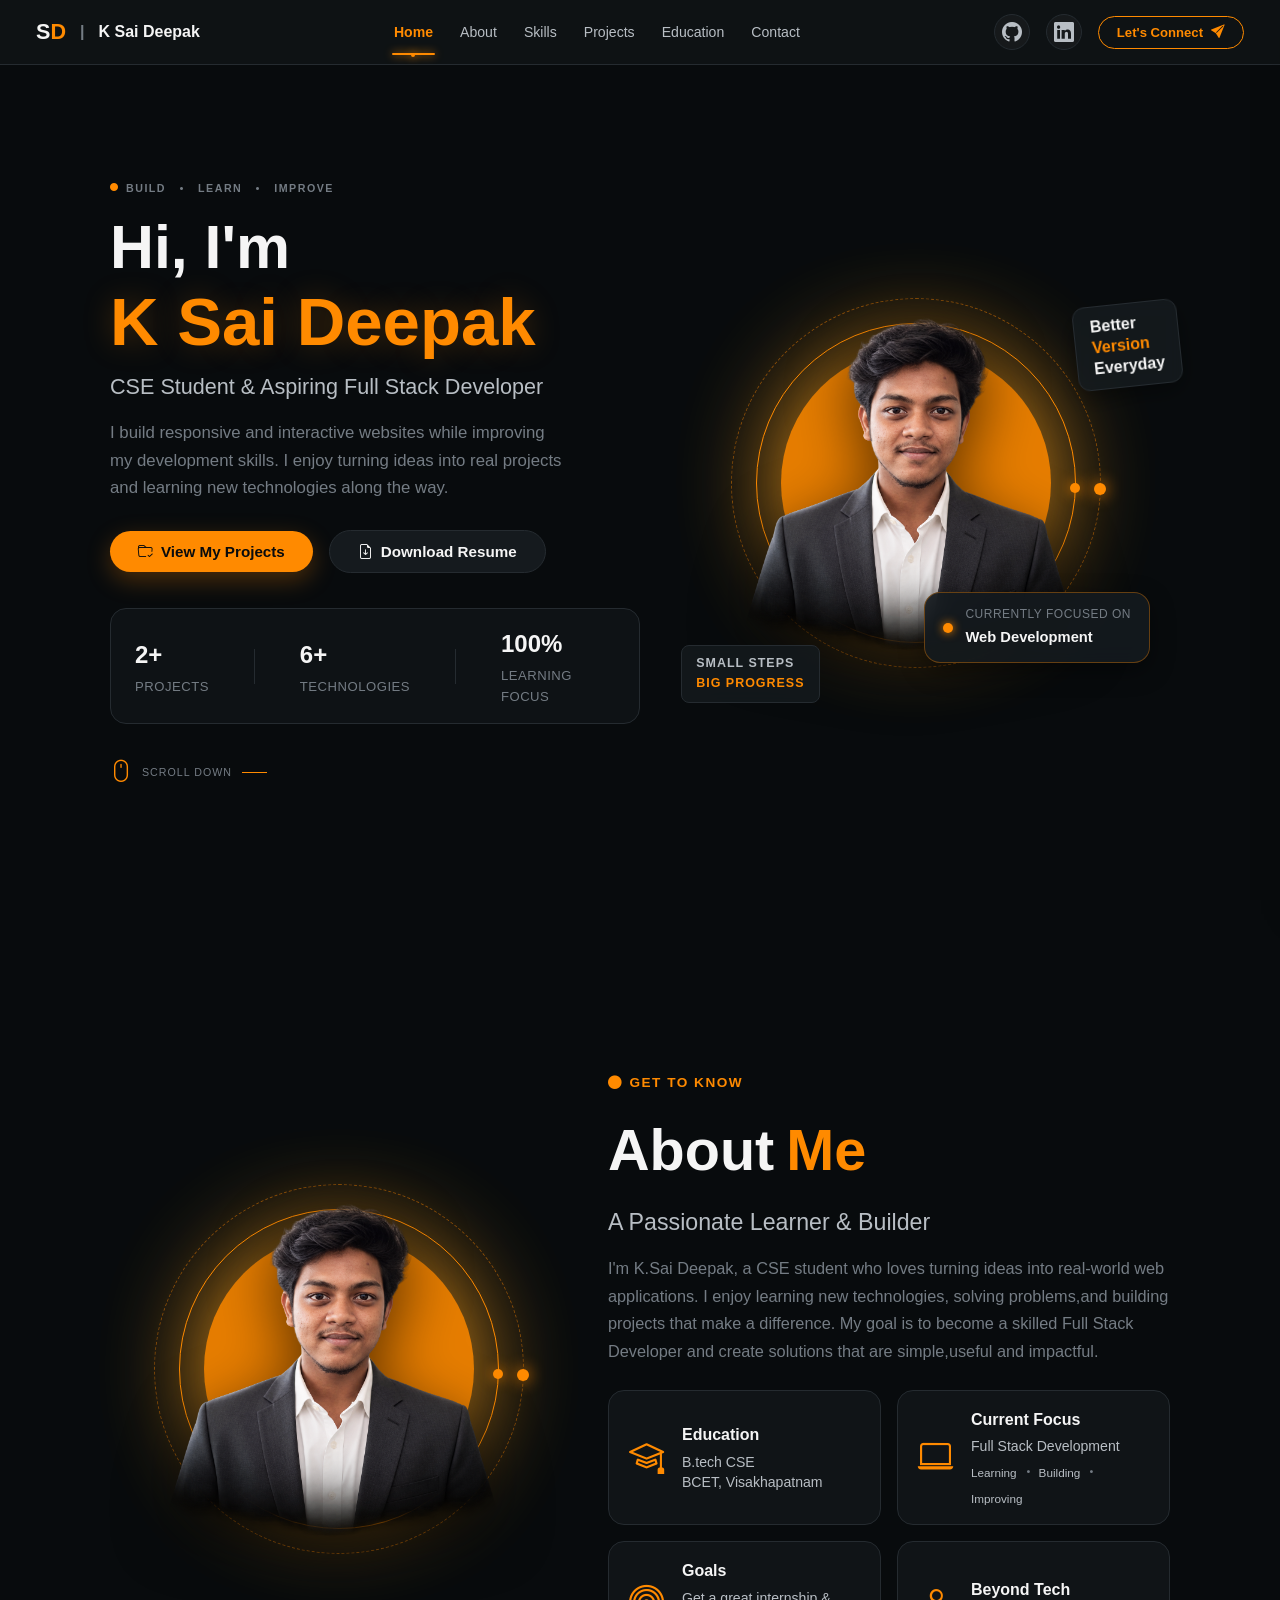
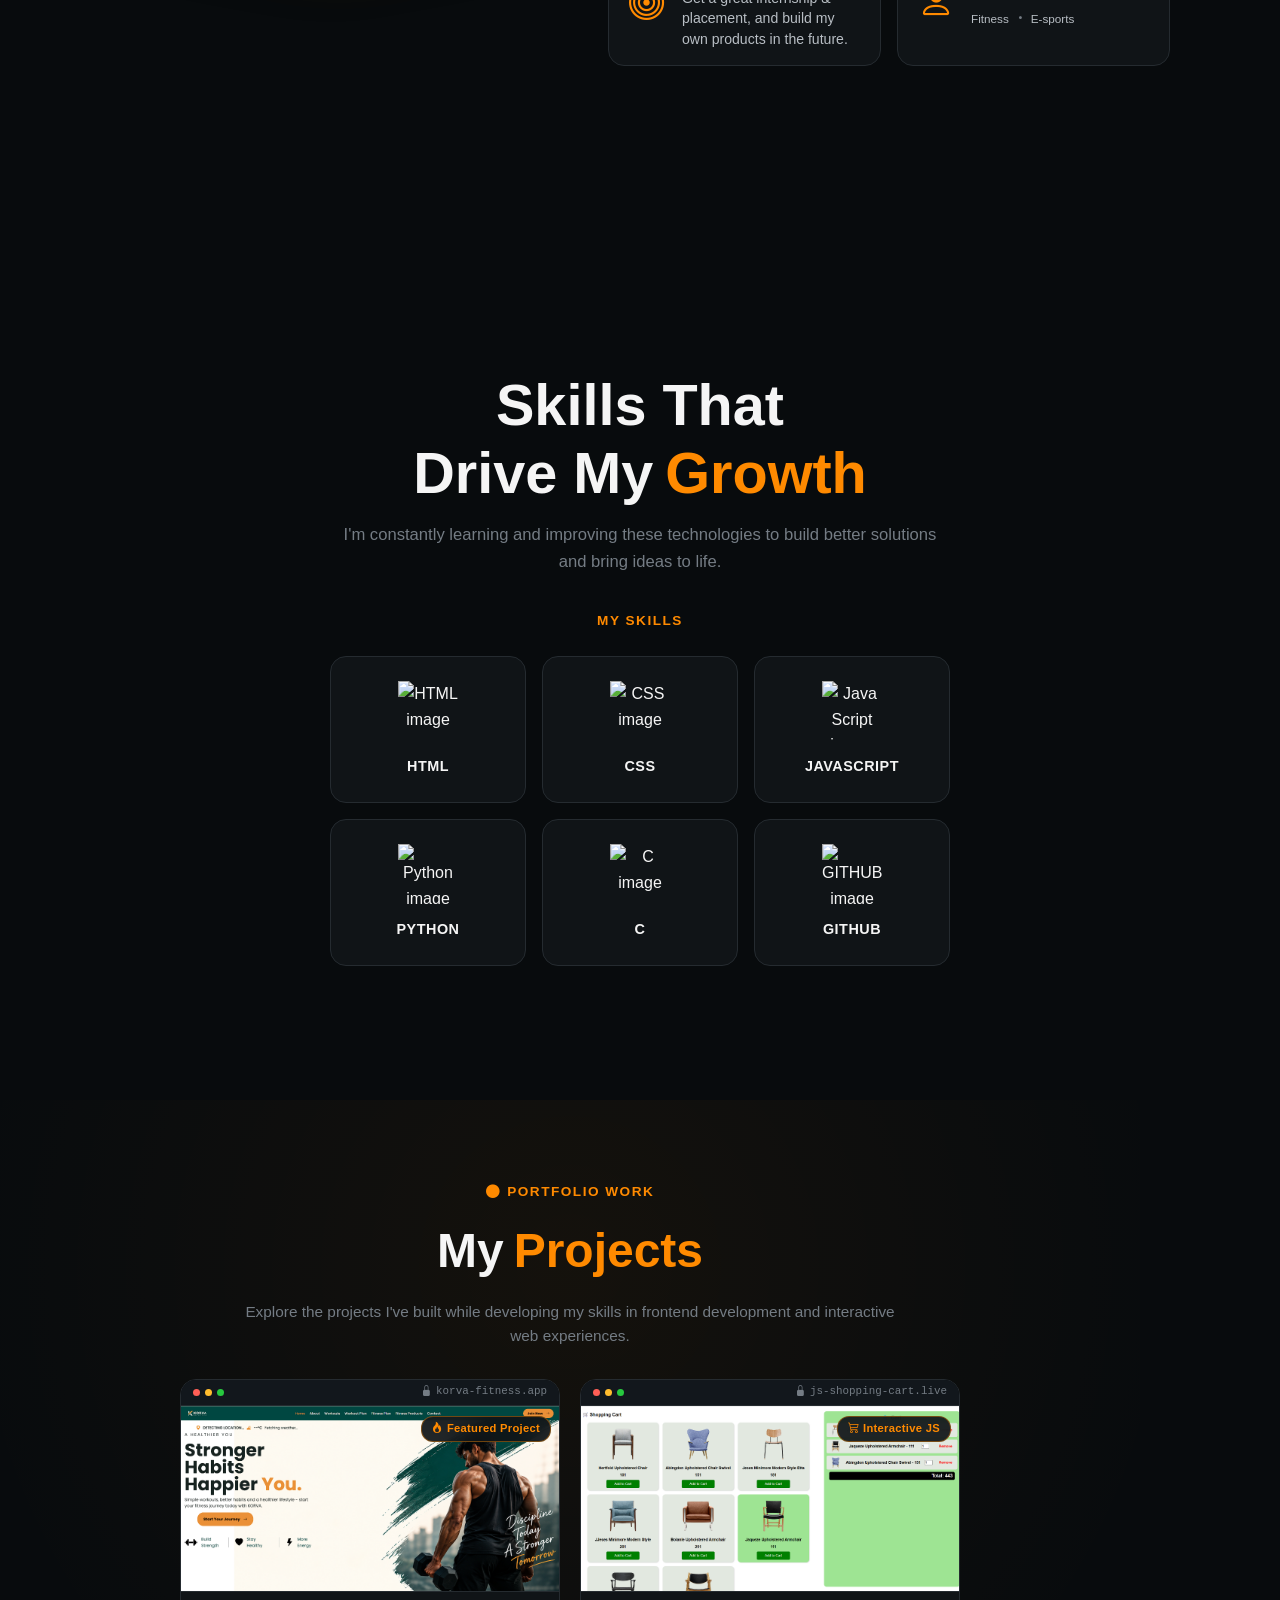
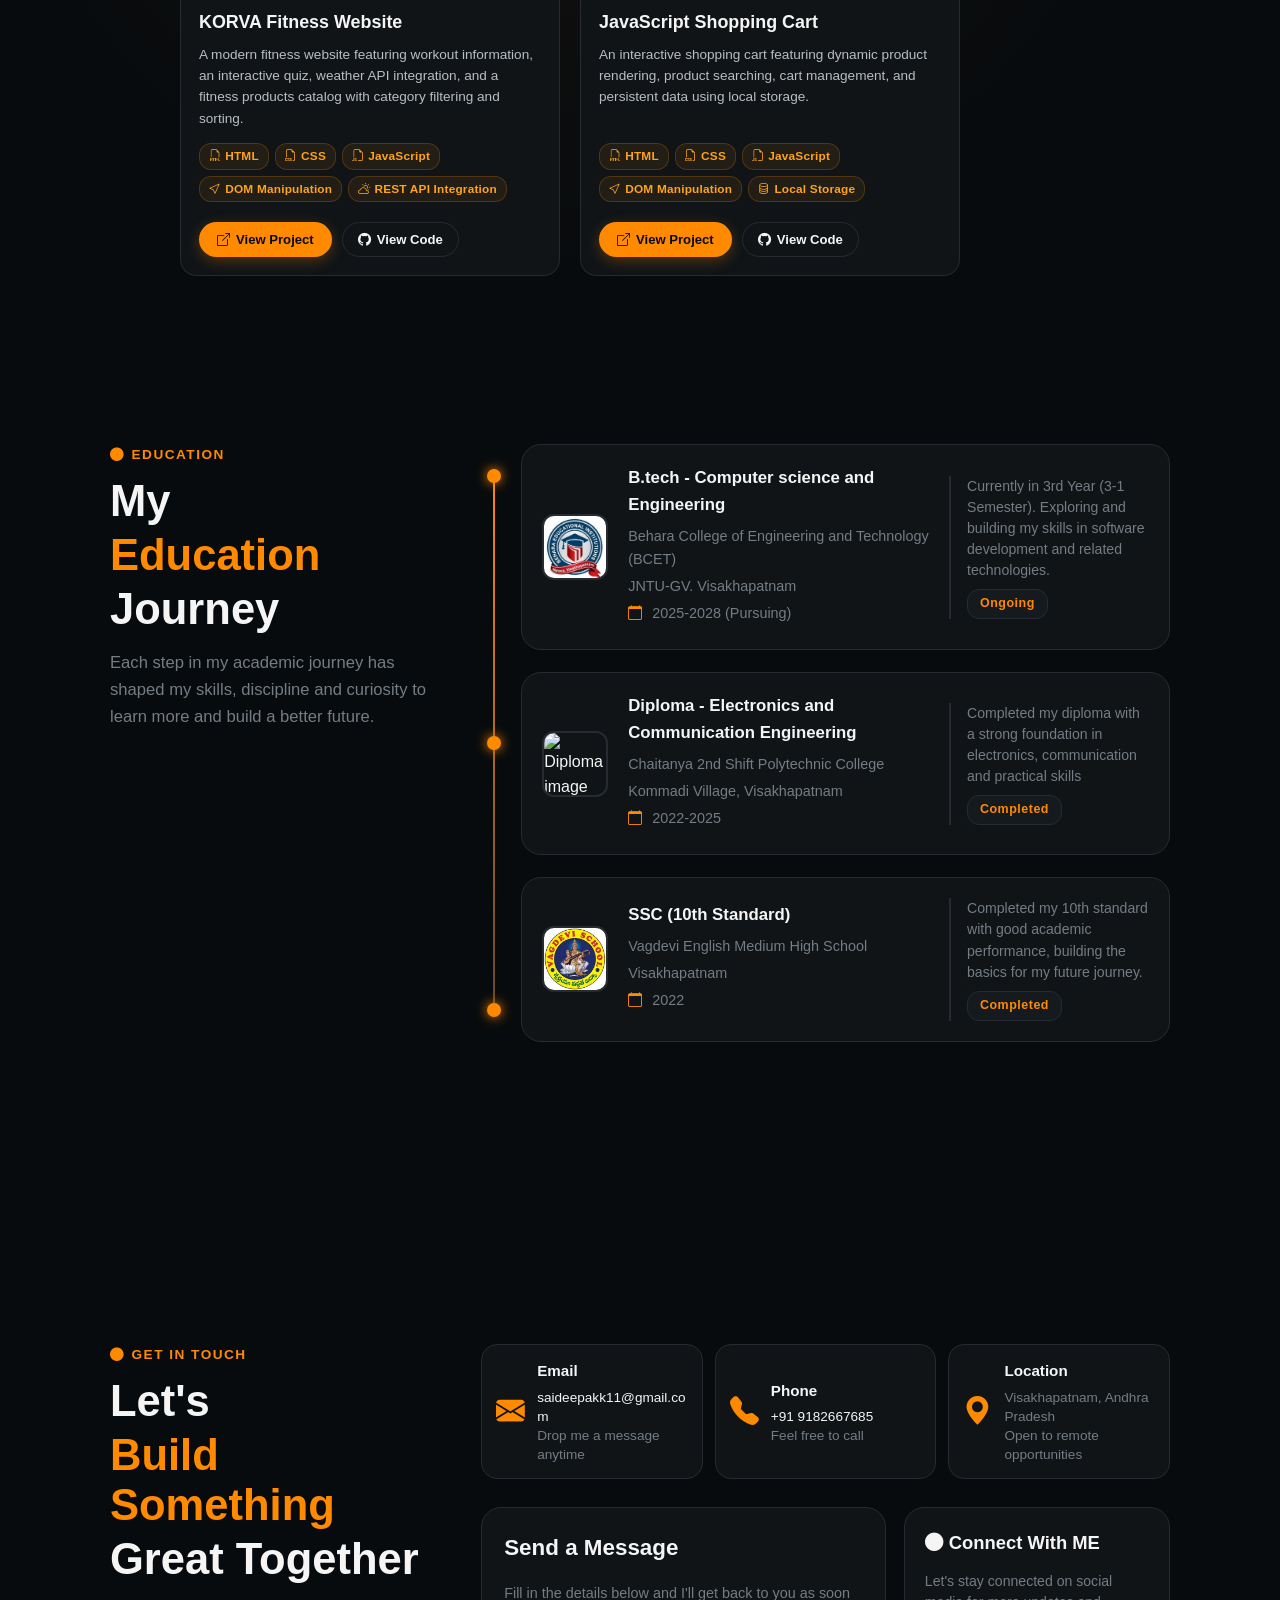
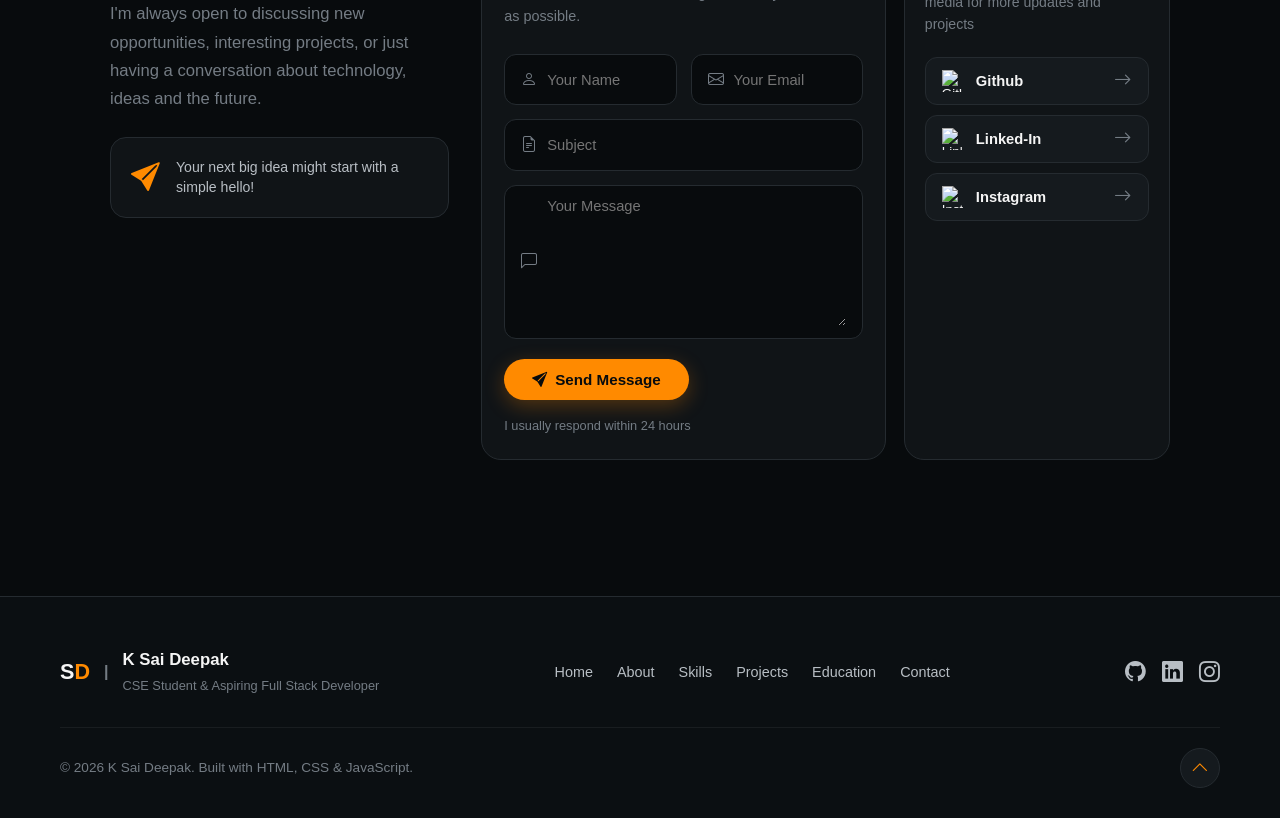
==== commit 83624b80: "Add Korva Demo link" ====
--- a/index.html
+++ b/index.html
@@ -1,4 +1,4 @@
-<!DOCTYPE html>
+﻿<!DOCTYPE html>
 <html lang="en">
 <head>
     <meta charset="UTF-8">
@@ -364,9 +364,13 @@
                                 <span class="tech-badge"><i class="bi bi-filetype-html"></i> HTML</span>
                                 <span class="tech-badge"><i class="bi bi-filetype-css"></i> CSS</span>
                                 <span class="tech-badge"><i class="bi bi-filetype-js"></i> JavaScript</span>
+                                <span class="tech-badge"><i class="bi bi-cursor"></i> DOM Manipulation</span>
                                 <span class="tech-badge"><i class="bi bi-cloud-sun"></i> REST API Integration</span>
                             </div>
                             <div class="project-actions">
+                                <a href="https://saideepakk11-coder.github.io/ApexPlanet-Internship/Task-3/" target="_blank" rel="noopener noreferrer" class="btn-view-demo">
+                                    <i class="bi bi-box-arrow-up-right"></i> View Project
+                                </a>
                                 <a href="https://github.com/saideepakk11-coder" target="_blank" rel="noopener noreferrer" class="btn-view-code">
                                     <i class="bi bi-github"></i> View Code
                                 </a>
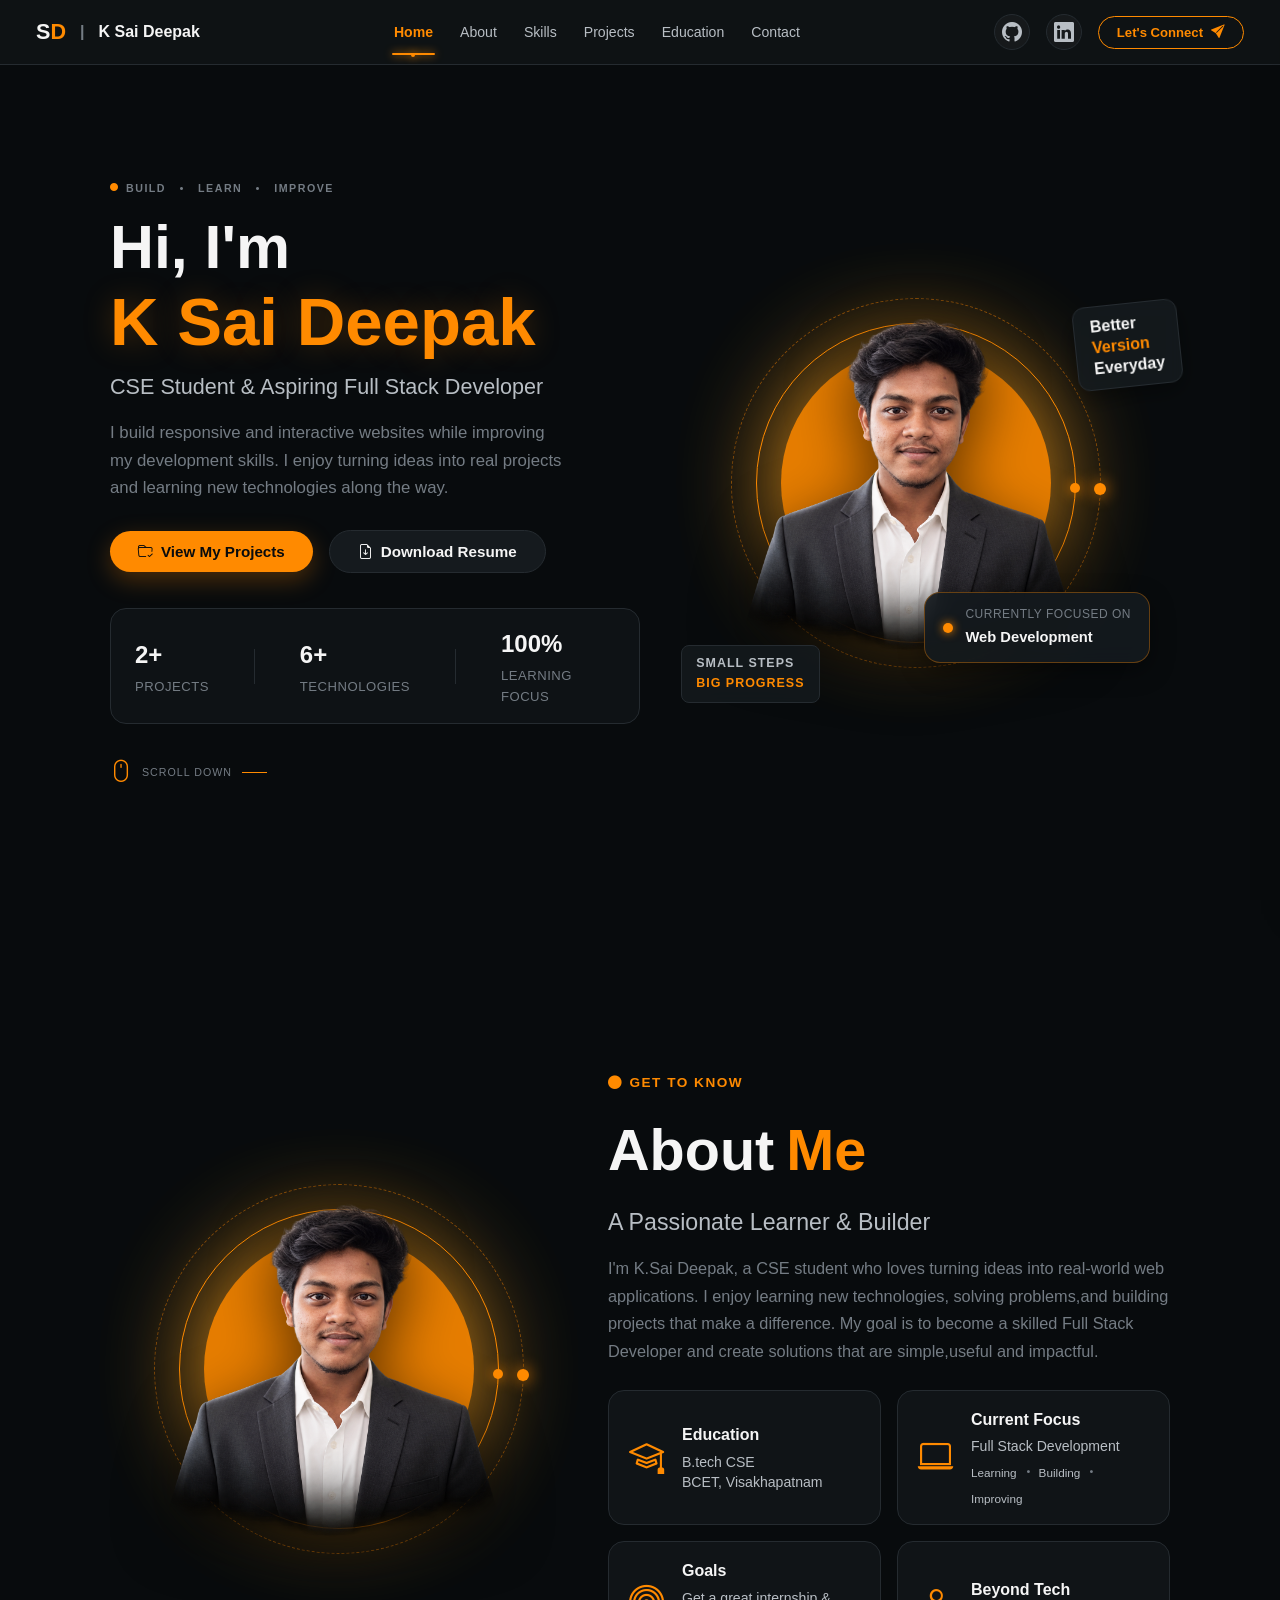
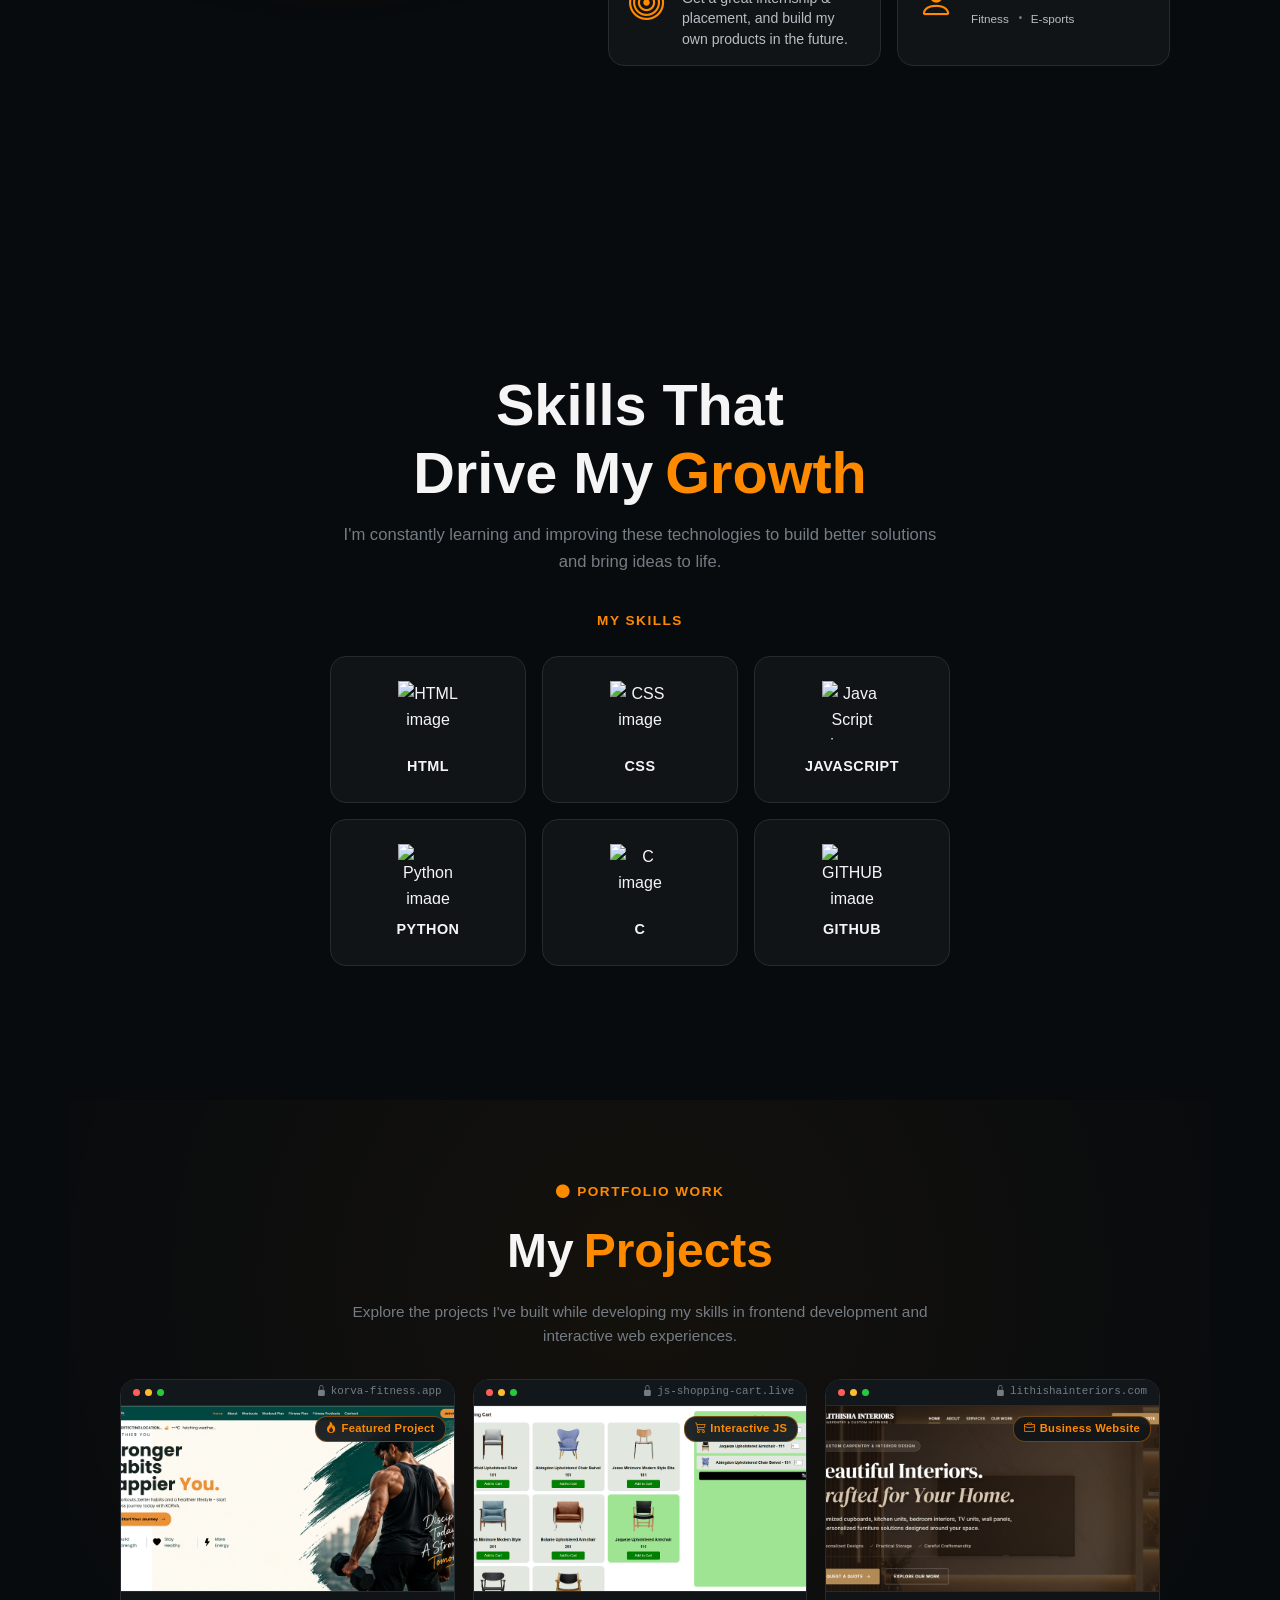
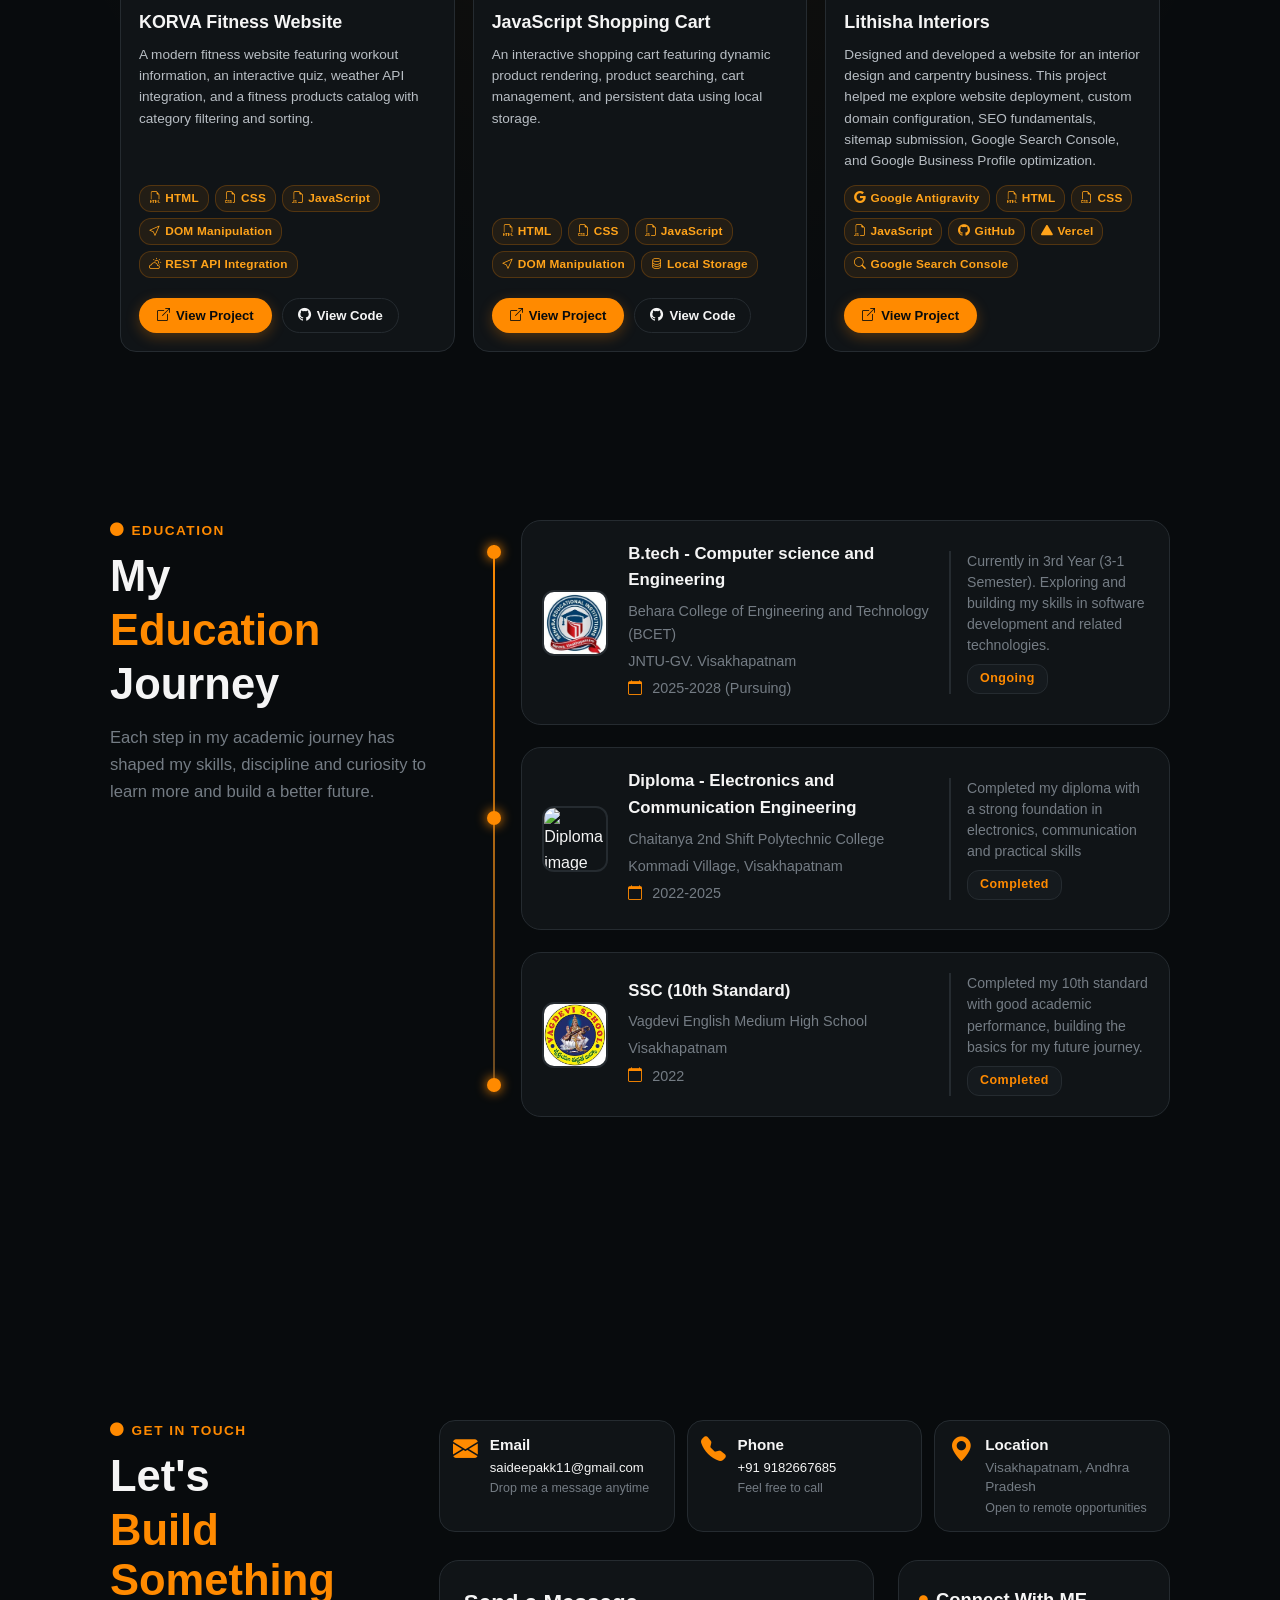
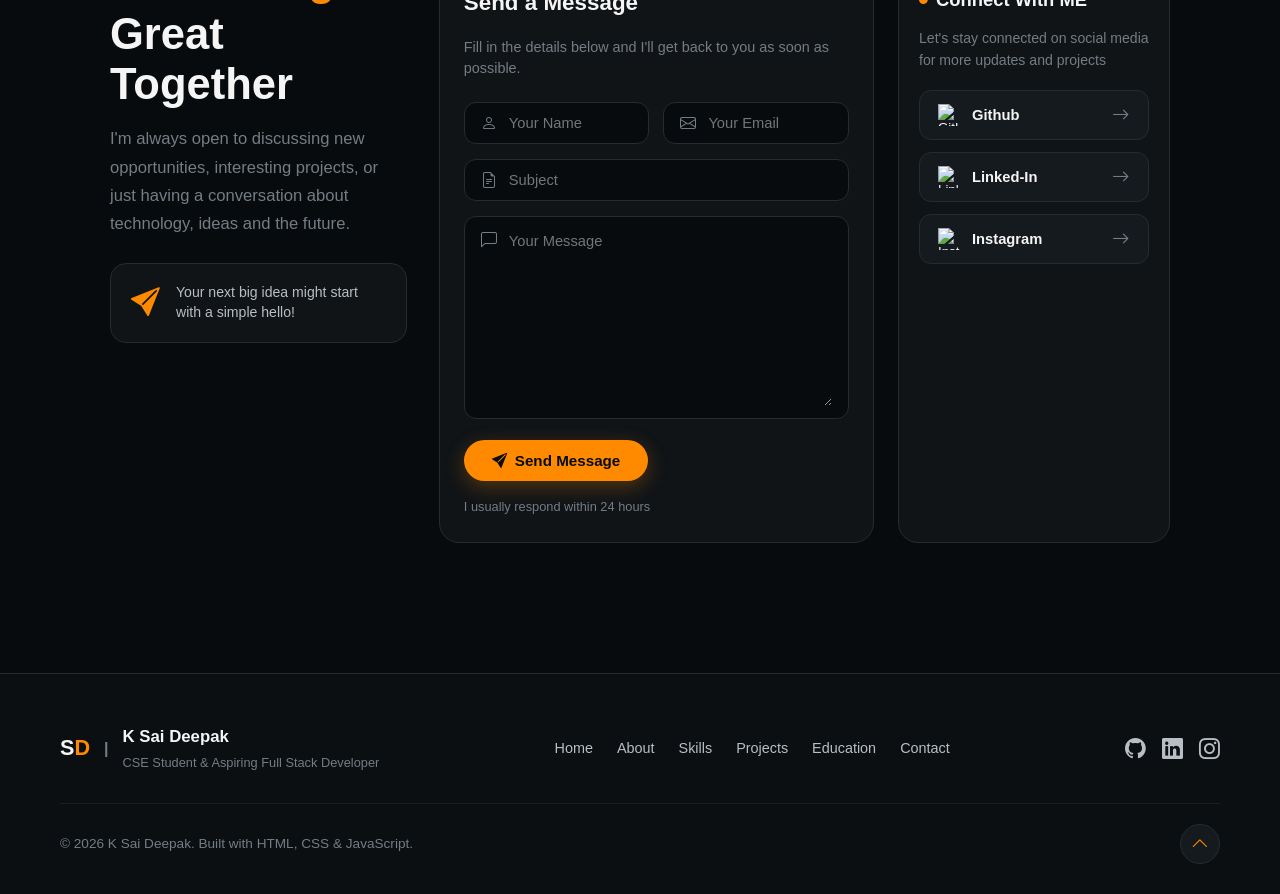
==== commit 95523e94: "Added Lithisha Interiors Project" ====
--- a/index.html
+++ b/index.html
@@ -1,4 +1,4 @@
-﻿<!DOCTYPE html>
+<!DOCTYPE html>
 <html lang="en">
 <head>
     <meta charset="UTF-8">
@@ -420,6 +420,48 @@
                             </div>
                         </div>
                     </article>
+
+                    <!-- Project 3: Lithisha Interiors -->
+                    <article class="project-card reveal">
+                        <div class="project-preview">
+                            <div class="browser-header">
+                                <div class="browser-dots">
+                                    <span class="browser-dot red"></span>
+                                    <span class="browser-dot yellow"></span>
+                                    <span class="browser-dot green"></span>
+                                </div>
+                                <span class="browser-address"><i class="bi bi-lock-fill"></i> lithishainteriors.com</span>
+                            </div>
+                            <div class="preview-media">
+                                <img src="lithisha-preview.png" alt="Lithisha Interiors Website Preview" class="project-img" loading="lazy">
+                                <div class="preview-overlay">
+                                    <span class="featured-tag"><i class="bi bi-briefcase"></i> Business Website</span>
+                                </div>
+                            </div>
+                        </div>
+                        <div class="project-info">
+                            <div class="project-title-row">
+                                <h3 class="project-title">Lithisha Interiors</h3>
+                            </div>
+                            <p class="project-text">
+                                Designed and developed a website for an interior design and carpentry business. This project helped me explore website deployment, custom domain configuration, SEO fundamentals, sitemap submission, Google Search Console, and Google Business Profile optimization.
+                            </p>
+                            <div class="tech-stack">
+                                <span class="tech-badge"><i class="bi bi-google"></i> Google Antigravity</span>
+                                <span class="tech-badge"><i class="bi bi-filetype-html"></i> HTML</span>
+                                <span class="tech-badge"><i class="bi bi-filetype-css"></i> CSS</span>
+                                <span class="tech-badge"><i class="bi bi-filetype-js"></i> JavaScript</span>
+                                <span class="tech-badge"><i class="bi bi-github"></i> GitHub</span>
+                                <span class="tech-badge"><i class="bi bi-triangle-fill"></i> Vercel</span>
+                                <span class="tech-badge"><i class="bi bi-search"></i> Google Search Console</span>
+                            </div>
+                            <div class="project-actions">
+                                <a href="https://lithishainteriors.com/" target="_blank" rel="noopener noreferrer" class="btn-view-demo">
+                                    <i class="bi bi-box-arrow-up-right"></i> View Project
+                                </a>
+                            </div>
+                        </div>
+                    </article>
                 </div>
             </section>
 
@@ -531,32 +573,32 @@
                     <div class="contact-top">
                         <div class="right-block reveal">
                             <div class="block-left">
-                            <i class="bi bi-envelope-fill"></i>
+                                <i class="bi bi-envelope-fill"></i>
                             </div>
                             <div class="block-right">
                                 <h4>Email</h4>
                                 <p><a href="mailto:saideepakk11@gmail.com" class="contact-link">saideepakk11@gmail.com</a></p>
-                                <p>Drop me a message anytime</p>
+                                <p class="contact-subtext">Drop me a message anytime</p>
                             </div>
                         </div>
                         <div class="right-block reveal">
                             <div class="block-left">
-                            <i class="bi bi-telephone-fill"></i>
+                                <i class="bi bi-telephone-fill"></i>
                             </div>
                             <div class="block-right">
                                 <h4>Phone</h4>
                                 <p><a href="tel:+919182667685" class="contact-link">+91 9182667685</a></p>
-                                <p>Feel free to call</p>
+                                <p class="contact-subtext">Feel free to call</p>
                             </div>
                         </div>
                         <div class="right-block reveal">
                             <div class="block-left">
-                            <i class="bi bi-geo-alt-fill"></i>
+                                <i class="bi bi-geo-alt-fill"></i>
                             </div>
                             <div class="block-right">
                                 <h4>Location</h4>
-                                <p>Visakhapatnam, Andhra Pradesh</p>
-                                <p>Open to remote opportunities</p>
+                                <p class="contact-value">Visakhapatnam, Andhra Pradesh</p>
+                                <p class="contact-subtext">Open to remote opportunities</p>
                             </div>
                         </div>
                     </div>
@@ -584,7 +626,7 @@
                                     <input type="text" name="subject" id="subject"placeholder="Subject" class="msg-input" minlength="5" required>
                                     </div>
                                     
-                                    <div class="inputs">
+                                    <div class="inputs inputs-textarea">
                                     <label for="message"><i class="bi bi-chat-left"></i></label>
                                     <textarea name="message" id="message" placeholder="Your Message" cols="30" rows="8" class="msg-input" required></textarea>
                                     </div>
--- a/styles.css
+++ b/styles.css
@@ -1241,15 +1241,23 @@
     justify-content: center;
     background: radial-gradient(circle at 50% 20%, rgba(255, 138, 0, 0.05), transparent 70%);
     width: 100%;
+    max-width: var(--container-max);
+    margin-left: auto;
+    margin-right: auto;
+    box-sizing: border-box;
 }
 
 .projects-header-content {
     display: flex;
     flex-direction: column;
     align-items: center;
+    justify-content: center;
     text-align: center;
     max-width: 650px;
+    margin-left: auto;
+    margin-right: auto;
     margin-bottom: 30px;
+    width: 100%;
 }
 
 .aboutMe-edu {
@@ -1289,19 +1297,23 @@
 }
 
 .projects-description {
-    margin: 10px 0 0;
+    margin: 10px auto 0;
     color: var(--text-muted);
     font-size: clamp(0.9rem, 1.2vw, 1rem);
     line-height: 1.6;
+    text-align: center;
+    max-width: 580px;
 }
 
 .projects-grid {
     display: grid;
-    grid-template-columns: repeat(2, 1fr);
+    grid-template-columns: repeat(3, 1fr);
     gap: clamp(18px, 2.5vw, 24px);
     width: 100%;
-    max-width: 820px;
-    margin: 0 auto;
+    max-width: 1140px;
+    margin-left: auto;
+    margin-right: auto;
+    justify-content: center;
 }
 
 .project-card {
@@ -1683,9 +1695,9 @@
 }
 
 .contact-left {
-    width: 36%;
-    min-width: 300px;
-    max-width: 450px;
+    width: 30%;
+    min-width: 260px;
+    max-width: 380px;
     position: sticky;
     top: 120px;
     flex-shrink: 0;
@@ -1751,14 +1763,15 @@
 }
 
 .right-block {
-    padding: 18px;
-    display: flex;
-    align-items: center;
-    gap: 16px;
+    padding: 16px 16px;
+    display: flex;
+    align-items: flex-start;
+    gap: 14px;
     background-color: var(--bg-secondary);
     border: 1px solid var(--border);
     border-radius: var(--radius-lg);
     transition: var(--transition-smooth);
+    min-height: 104px;
 }
 
 .right-block:hover {
@@ -1768,12 +1781,29 @@
     box-shadow: var(--shadow-card);
 }
 
+.block-left {
+    flex-shrink: 0;
+    width: 28px;
+    display: flex;
+    align-items: flex-start;
+    justify-content: center;
+    padding-top: 2px;
+}
+
 .block-left i {
-    font-size: 1.8rem;
+    font-size: 1.55rem;
     color: var(--orange);
     display: flex;
     align-items: center;
     justify-content: center;
+    line-height: 1;
+}
+
+.block-right {
+    flex: 1;
+    min-width: 0;
+    display: flex;
+    flex-direction: column;
 }
 
 .block-right h4 {
@@ -1781,36 +1811,56 @@
     font-size: 0.95rem;
     font-weight: 700;
     color: var(--text-primary);
+    line-height: 1.25;
 }
 
 .block-right p {
     margin: 0;
     font-size: 0.85rem;
     color: var(--text-muted);
-    line-height: 1.4;
-    word-break: break-word;
+    line-height: 1.45;
 }
 
 .contact-link {
     color: var(--text-primary);
     font-weight: 500;
+    font-size: 0.85rem;
     text-decoration: none;
     transition: color 0.2s ease;
+    white-space: nowrap;
+    display: inline-block;
 }
 
 .contact-link:hover {
     color: var(--orange);
 }
 
+.contact-value {
+    color: var(--text-primary);
+    font-weight: 500;
+    font-size: 0.85rem;
+    line-height: 1.4;
+}
+
+.contact-subtext {
+    font-size: 0.78rem !important;
+    color: var(--text-muted) !important;
+    margin-top: 3px !important;
+    line-height: 1.35 !important;
+}
+
 .contact-bottom {
-    display: flex;
-    gap: 24px;
+    display: grid;
+    grid-template-columns: minmax(0, 2.1fr) minmax(20px, 1fr);
+    gap: 20px;
     width: 100%;
+    align-items: start;
 }
 
 .message-me {
-    flex: 1.6;
-    padding: 28px;
+    width: 100%;
+    box-sizing: border-box;
+    padding: 30px 32px;
     display: flex;
     flex-direction: column;
     gap: 16px;
@@ -1823,45 +1873,64 @@
     margin: 0;
     font-size: 1.4rem;
     font-weight: 700;
+    text-align: left;
+    color: var(--text-primary);
 }
 
 .message-me > p {
-    margin: 0 0 10px;
+    margin: 0 0 6px;
     font-size: 0.9rem;
     color: var(--text-muted);
+    text-align: left;
+    line-height: 1.5;
 }
 
 #contactForm {
     display: flex;
     flex-direction: column;
-    gap: 14px;
+    gap: 15px;
+    width: 100%;
+    box-sizing: border-box;
 }
 
 .name-email {
-    display: flex;
+    display: grid;
+    grid-template-columns: repeat(2, 1fr);
     gap: 14px;
     width: 100%;
-}
-
-.name-email .inputs {
-    flex: 1;
+    box-sizing: border-box;
 }
 
 .inputs {
+    width: 100%;
+    box-sizing: border-box;
     padding: 12px 16px;
     border: 1px solid var(--border);
     border-radius: var(--radius-md);
     background-color: var(--bg-primary);
     display: flex;
     align-items: center;
-    gap: 10px;
+    gap: 12px;
     transition: border-color 0.25s ease, box-shadow 0.25s ease;
+}
+
+.inputs:has(textarea),
+.inputs-textarea {
+    align-items: flex-start;
+}
+
+.inputs:has(textarea) label,
+.inputs-textarea label {
+    margin-top: 3px;
 }
 
 .inputs i {
     color: var(--text-muted);
     font-size: 1rem;
     transition: color 0.2s ease;
+    display: flex;
+    align-items: center;
+    justify-content: center;
 }
 
 .inputs:focus-within {
@@ -1875,6 +1944,7 @@
 
 .msg-input {
     width: 100%;
+    box-sizing: border-box;
     background: transparent;
     border: none;
     outline: none;
@@ -1885,7 +1955,9 @@
 
 textarea.msg-input {
     resize: vertical;
-    min-height: 110px;
+    min-height: 120px;
+    line-height: 1.5;
+    padding-top: 1px;
 }
 
 .contact-btns {
@@ -1895,6 +1967,8 @@
     gap: 16px;
     flex-wrap: wrap;
     margin-top: 6px;
+    width: 100%;
+    box-sizing: border-box;
 }
 
 .send-message {
@@ -1908,6 +1982,8 @@
     align-items: center;
     gap: 8px;
     box-shadow: 0 6px 20px var(--orange-glow);
+    cursor: pointer;
+    transition: var(--transition-smooth);
 }
 
 .send-message:hover {
@@ -1923,8 +1999,10 @@
 }
 
 .connect-with-me {
-    flex: 1;
-    padding: 24px;
+    width: 100%;
+    height: 100%;
+    box-sizing: border-box;
+    padding: 30px 26px;
     display: flex;
     flex-direction: column;
     border: 1px solid var(--border);
@@ -1940,26 +2018,41 @@
     font-weight: 700;
     display: flex;
     align-items: center;
-    gap: 6px;
+    gap: 8px;
+    text-align: left;
+}
+
+.get-to-know-connect i {
+    font-size: 0.55rem;
+    color: var(--orange);
 }
 
 .connect-matter {
     margin: 0;
     color: var(--text-muted);
     font-size: 0.88rem;
-    line-height: 1.5;
+    line-height: 1.55;
+    text-align: left;
 }
 
 .social-links {
     display: flex;
     flex-direction: column;
-    gap: 10px;
-    margin-top: 8px;
+    gap: 12px;
+    margin-top: 4px;
+    width: 100%;
+}
+
+.social-links a {
+    text-decoration: none;
+    width: 100%;
+    display: block;
 }
 
 .social-buttons {
     width: 100%;
-    padding: 12px 16px;
+    box-sizing: border-box;
+    padding: 13px 18px;
     border-radius: var(--radius-md);
     border: 1px solid var(--border);
     background-color: var(--bg-card);
@@ -1968,6 +2061,7 @@
     align-items: center;
     justify-content: space-between;
     transition: var(--transition-smooth);
+    cursor: pointer;
 }
 
 .social-buttons:hover {
@@ -2215,8 +2309,9 @@
     }
 
     .projects-grid {
-        max-width: 920px;
-        gap: 30px;
+        max-width: 1220px;
+        grid-template-columns: repeat(3, 1fr);
+        gap: 28px;
     }
 
     .preview-media {
@@ -2263,10 +2358,13 @@
     .education-page,
     .contact-page {
         max-width: var(--container-max);
+        margin-left: auto;
+        margin-right: auto;
     }
 
     .projects-grid {
-        max-width: 840px;
+        max-width: 1140px;
+        grid-template-columns: repeat(3, 1fr);
         gap: 24px;
     }
 }
@@ -2301,6 +2399,8 @@
         padding-left: clamp(24px, 3.5vw, 40px);
         padding-right: clamp(24px, 3.5vw, 40px);
         max-width: 1140px;
+        margin-left: auto;
+        margin-right: auto;
     }
 
     .right-content,
@@ -2338,8 +2438,9 @@
     }
 
     .projects-grid {
-        max-width: 780px;
-        gap: 20px;
+        max-width: 1040px;
+        grid-template-columns: repeat(3, 1fr);
+        gap: 18px;
     }
 
     .preview-media {
@@ -2380,8 +2481,8 @@
     }
 
     .contact-left {
-        width: 32%;
-        min-width: 270px;
+        width: 28%;
+        min-width: 250px;
     }
 
     .contact-top {
@@ -2389,20 +2490,27 @@
     }
 
     .right-block {
-        padding: 14px;
-        gap: 12px;
+        padding: 14px 12px;
+        gap: 10px;
+        min-height: 100px;
+    }
+
+    .contact-link,
+    .contact-value {
+        font-size: 0.82rem;
     }
 
     .contact-bottom {
-        gap: 18px;
+        grid-template-columns: minmax(0, 1.6fr) minmax(260px, 1fr);
+        gap: 24px;
     }
 
     .message-me {
-        padding: 22px;
+        padding: 24px;
     }
 
     .connect-with-me {
-        padding: 20px;
+        padding: 24px 20px;
     }
 }
 
@@ -2558,13 +2666,25 @@
     .projects-section {
         padding-top: 85px;
         padding-bottom: 50px;
+        max-width: 760px;
+        margin-left: auto;
+        margin-right: auto;
     }
 
     .projects-grid {
         grid-template-columns: repeat(2, 1fr);
-        max-width: 740px;
+        max-width: 760px;
         gap: 20px;
+        margin-left: auto;
+        margin-right: auto;
+        justify-content: center;
+    }
+
+    .projects-grid .project-card:last-child:nth-child(odd) {
+        grid-column: 1 / -1;
+        max-width: 380px;
         margin: 0 auto;
+        width: 100%;
     }
 
     .preview-media {
@@ -2664,7 +2784,7 @@
         gap: 30px;
         padding-top: 95px;
         padding-bottom: 50px;
-        max-width: 720px;
+        max-width: 780px;
     }
 
     .contact-left {
@@ -2691,20 +2811,32 @@
 
     .contact-right {
         width: 100%;
-        max-width: 660px;
+        max-width: 760px;
         margin: 0 auto;
         gap: 20px;
     }
 
     .contact-top {
         grid-template-columns: repeat(3, 1fr);
-        gap: 14px;
-        width: 100%;
+        gap: 12px;
+        width: 100%;
+    }
+
+    .right-block {
+        padding: 14px 12px;
+        gap: 10px;
+        text-align: left;
+    }
+
+    .contact-link,
+    .contact-value {
+        font-size: 0.82rem;
     }
 
     .contact-bottom {
+        display: flex;
         flex-direction: column;
-        gap: 18px;
+        gap: 20px;
         width: 100%;
     }
 
@@ -2743,6 +2875,8 @@
     .contact-page {
         padding: 85px 18px 45px;
         max-width: 540px;
+        margin-left: auto;
+        margin-right: auto;
     }
 
     .name-intro {
@@ -2969,6 +3103,11 @@
         gap: 18px;
     }
 
+    .projects-grid .project-card:last-child:nth-child(odd) {
+        grid-column: auto;
+        max-width: 100%;
+    }
+
     .preview-media {
         height: 175px;
     }
@@ -3122,6 +3261,7 @@
         border-radius: var(--radius-md);
         gap: 12px;
         text-align: left;
+        min-height: auto;
     }
 
     .contact-bottom {
@@ -3242,6 +3382,8 @@
     .contact-page {
         padding: 80px 18px 40px;
         max-width: 460px;
+        margin-left: auto;
+        margin-right: auto;
     }
 
     .right-content {
@@ -3315,6 +3457,8 @@
     .contact-page {
         padding: 75px 16px 36px;
         max-width: 400px;
+        margin-left: auto;
+        margin-right: auto;
     }
 
     .name-intro {
@@ -3410,6 +3554,8 @@
     .contact-page {
         padding: 68px 12px 32px;
         max-width: 100%;
+        margin-left: auto;
+        margin-right: auto;
     }
 
     .name-intro {
